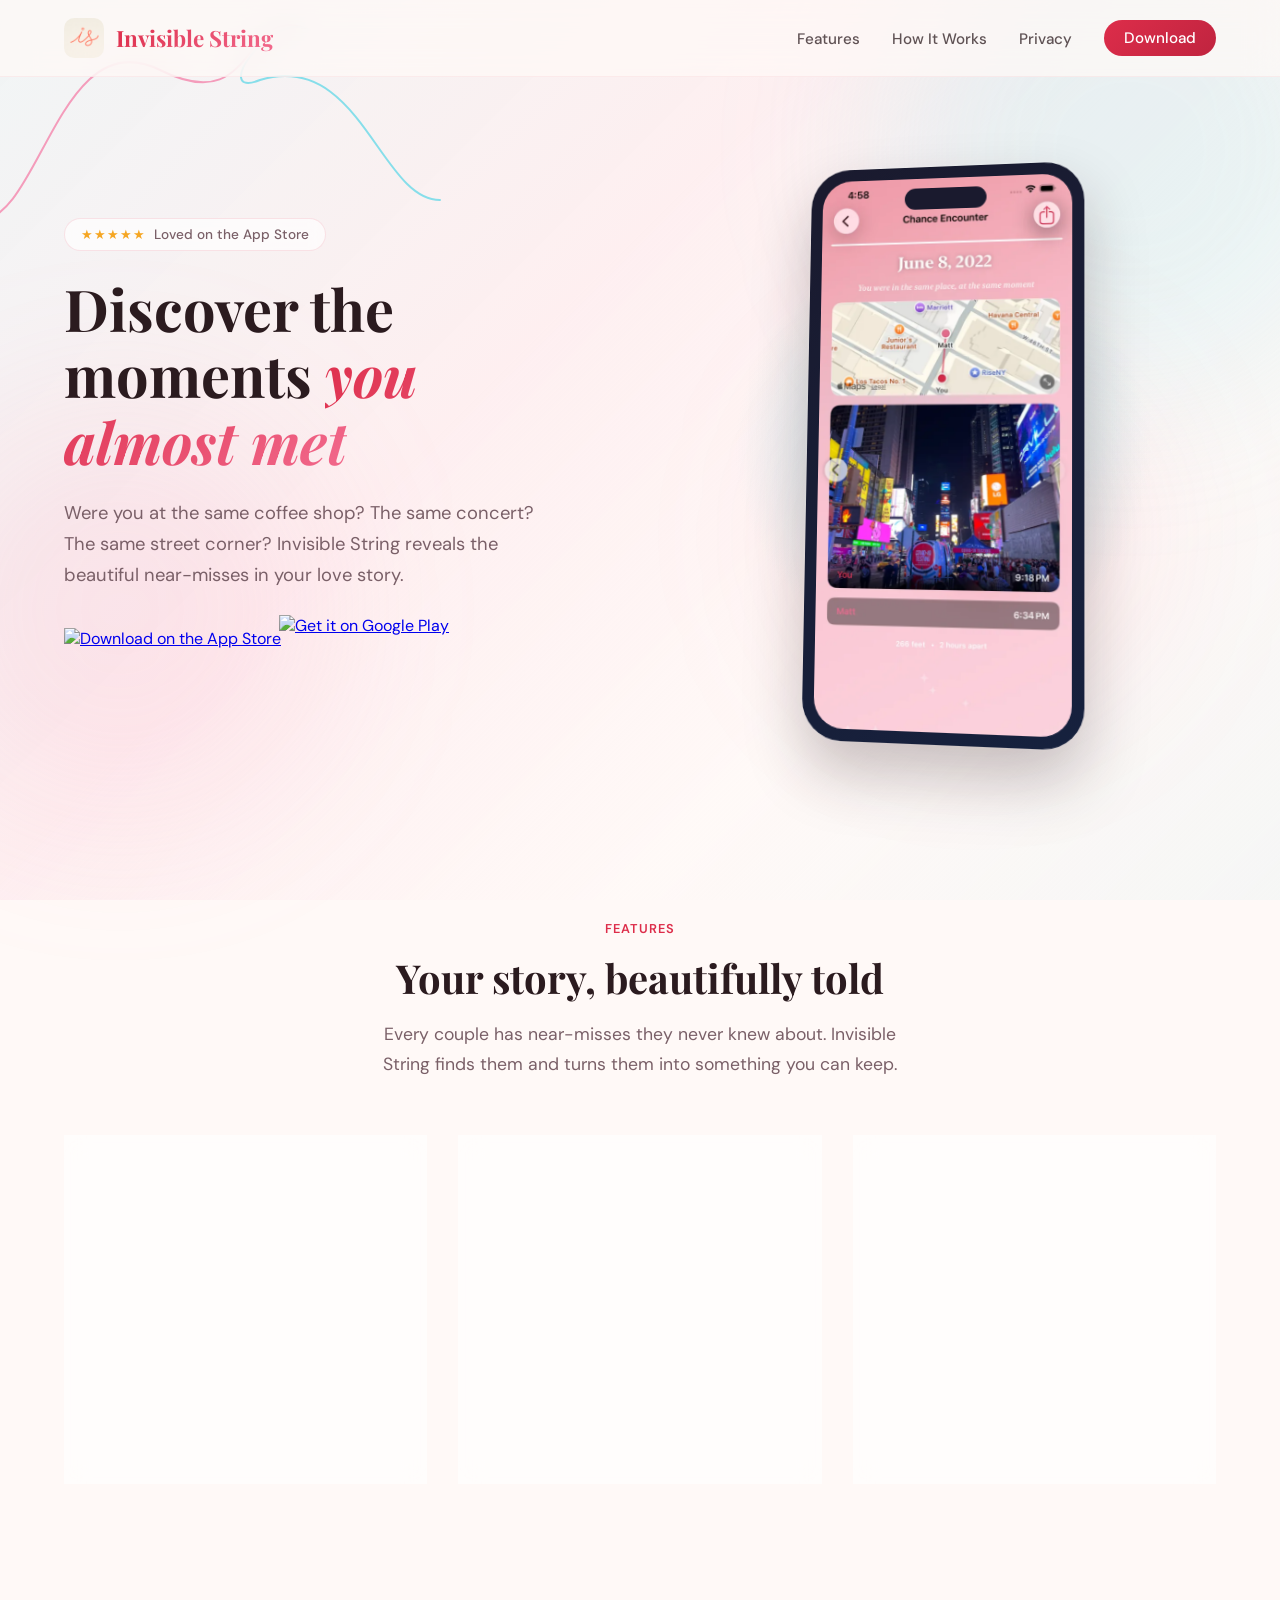
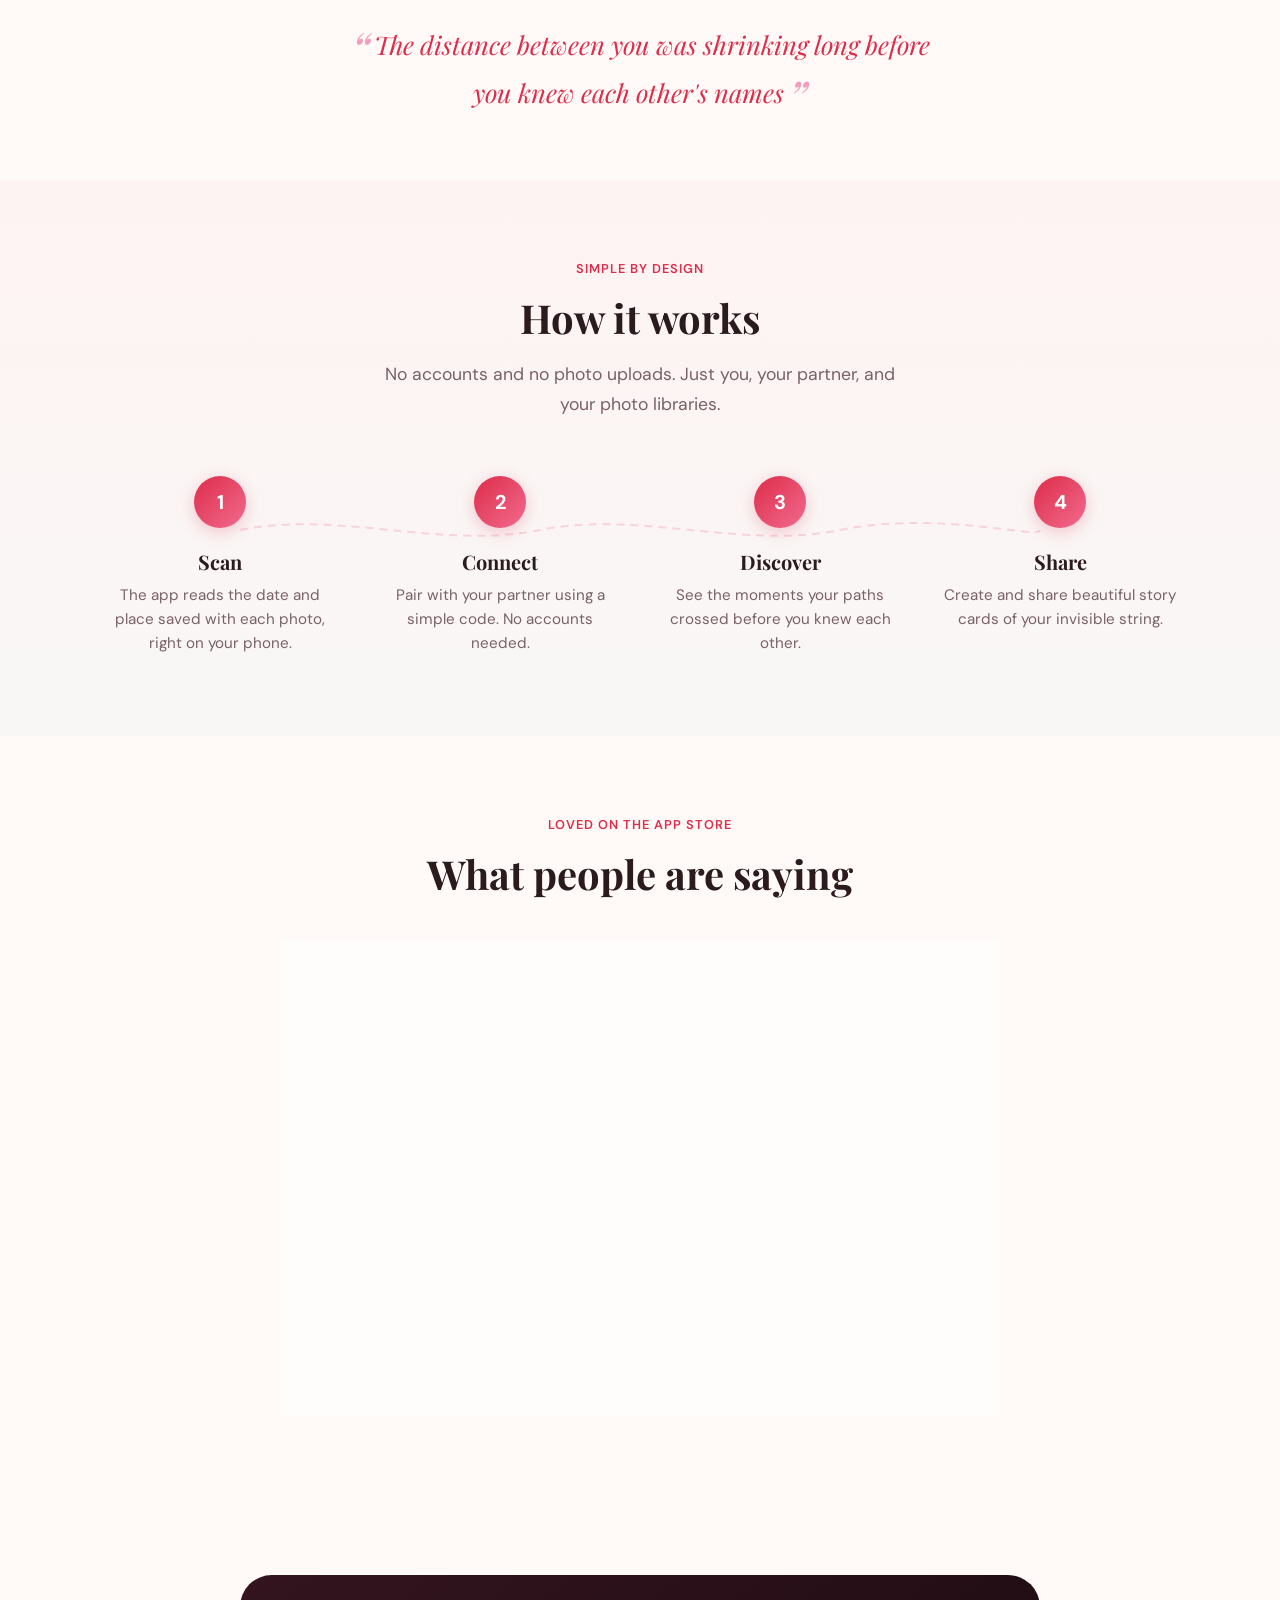
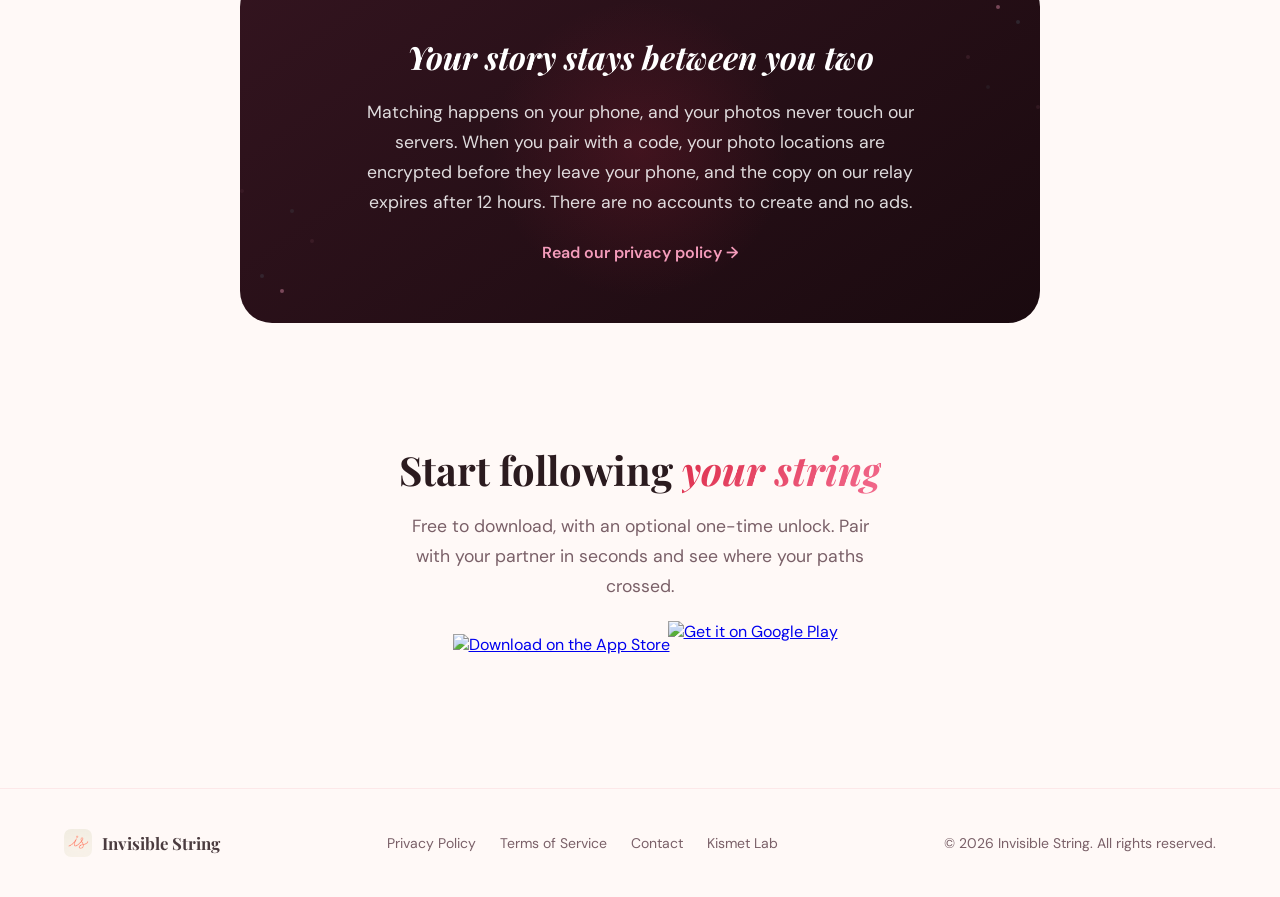
==== index.html @ b8b6733f "Correct privacy and terms claims, fix mobile menu and accessibility The privacy policy and terms des" ====
<!DOCTYPE html>
<html lang="en">
<head>
    <meta charset="UTF-8">
    <meta name="viewport" content="width=device-width, initial-scale=1.0">
    <title>Invisible String - Discover Your Love Story</title>
    <meta name="description" content="Find the moments you almost met before you found each other. Invisible String reveals the beautiful near-misses in your love story.">
    <meta name="apple-itunes-app" content="app-id=6757892661">
    <meta name="theme-color" content="#DD2D4A">

    <!-- Open Graph -->
    <meta property="og:title" content="Invisible String">
    <meta property="og:description" content="Discover the moments you almost met before you found each other.">
    <meta property="og:type" content="website">
    <meta property="og:url" content="https://invisiblestringapp.com/">
    <meta property="og:site_name" content="Invisible String">
    <meta property="og:image:alt" content="Invisible String: discover the moments you almost met">
    <meta property="og:image" content="https://invisiblestringapp.com/og-image.png">
    <meta property="og:image:width" content="1200">
    <meta property="og:image:height" content="630">

    <!-- Twitter Card -->
    <meta name="twitter:card" content="summary_large_image">
    <meta name="twitter:title" content="Invisible String">
    <meta name="twitter:description" content="Discover the moments you almost met before you found each other.">
    <meta name="twitter:image" content="https://invisiblestringapp.com/og-image.png">
    <meta name="twitter:image:alt" content="Invisible String: discover the moments you almost met">

    <link rel="canonical" href="https://invisiblestringapp.com/">

    <!-- Favicon -->
    <link rel="icon" type="image/png" href="favicon.png">
    <link rel="apple-touch-icon" href="apple-touch-icon.png">

    <!-- Google Fonts -->
    <link rel="preconnect" href="https://fonts.googleapis.com">
    <link rel="preconnect" href="https://fonts.gstatic.com" crossorigin>
    <link href="https://fonts.googleapis.com/css2?family=Playfair+Display:ital,wght@0,400;0,700;1,400;1,700&family=DM+Sans:ital,wght@0,400;0,500;0,600;0,700;1,400&display=swap" rel="stylesheet">

    <style>
        :root {
            --coral: #DD2D4A;
            --pink-mist: #F49CBB;
            --light-cyan: #87DEEA;
            --bubblegum: #F26A8D;
            --crushed-berry: #880D1E;
            --dark: #2B1B1F;
            --warm-white: #FFF9F7;
            --text-muted: #7A6068;
        }

        * {
            margin: 0;
            padding: 0;
            box-sizing: border-box;
        }

        html {
            scroll-behavior: smooth;
            overflow-x: hidden;
            overflow-x: clip;
        }

        section[id] {
            scroll-margin-top: 88px;
        }

        body {
            font-family: 'DM Sans', -apple-system, BlinkMacSystemFont, 'Segoe UI', sans-serif;
            background: var(--warm-white);
            min-height: 100vh;
            color: var(--dark);
            overflow-x: hidden;
            position: relative;
        }

        body::before {
            content: '';
            position: fixed;
            top: 0;
            left: 0;
            width: 100%;
            height: 100%;
            background: linear-gradient(
                135deg,
                rgba(135, 222, 234, 0.12) 0%,
                rgba(244, 156, 187, 0.1) 40%,
                rgba(255, 249, 247, 0.6) 70%,
                rgba(135, 222, 234, 0.08) 100%
            );
            z-index: -2;
            animation: bgShift 20s ease-in-out infinite alternate;
        }

        @keyframes bgShift {
            0% { opacity: 1; }
            50% { opacity: 0.7; }
            100% { opacity: 1; }
        }

        /* Floating background circles */
        .bg-circle {
            position: fixed;
            border-radius: 50%;
            filter: blur(80px);
            z-index: -1;
            pointer-events: none;
        }

        .bg-circle-1 {
            width: 500px;
            height: 500px;
            background: rgba(135, 222, 234, 0.18);
            top: -100px;
            right: -100px;
            animation: drift1 25s ease-in-out infinite alternate;
        }

        .bg-circle-2 {
            width: 400px;
            height: 400px;
            background: rgba(244, 156, 187, 0.15);
            bottom: 10%;
            left: -80px;
            animation: drift2 30s ease-in-out infinite alternate;
        }

        .bg-circle-3 {
            width: 350px;
            height: 350px;
            background: rgba(242, 106, 141, 0.1);
            top: 40%;
            right: 10%;
            animation: drift3 22s ease-in-out infinite alternate;
        }

        @keyframes drift1 {
            0% { transform: translate(0, 0); }
            100% { transform: translate(-60px, 80px); }
        }
        @keyframes drift2 {
            0% { transform: translate(0, 0); }
            100% { transform: translate(50px, -60px); }
        }
        @keyframes drift3 {
            0% { transform: translate(0, 0); }
            100% { transform: translate(-40px, -50px); }
        }

        .container {
            max-width: 1200px;
            margin: 0 auto;
            padding: 0 24px;
        }

        h1, h2, h3 {
            text-wrap: balance;
        }

        ::selection {
            background: var(--pink-mist);
            color: var(--crushed-berry);
        }

        a:focus-visible,
        button:focus-visible {
            outline: 2px solid var(--coral);
            outline-offset: 3px;
            border-radius: 4px;
        }

        .section-eyebrow {
            display: block;
            text-align: center;
            font-size: 0.8rem;
            font-weight: 600;
            letter-spacing: 0.08em;
            text-transform: uppercase;
            color: var(--coral);
            margin-bottom: 14px;
        }

        .section-sub {
            text-align: center;
            color: var(--text-muted);
            font-size: 1.1rem;
            line-height: 1.7;
            max-width: 540px;
            margin: 0 auto 56px;
        }

        /* ─── Header ─── */
        header {
            position: fixed;
            top: 0;
            left: 0;
            width: 100%;
            z-index: 100;
            padding: 18px 0;
            background: rgba(255, 249, 247, 0.7);
            backdrop-filter: blur(16px);
            -webkit-backdrop-filter: blur(16px);
            border-bottom: 1px solid rgba(221, 45, 74, 0.06);
            transition: background 0.3s, box-shadow 0.3s;
        }

        header.scrolled {
            background: rgba(255, 249, 247, 0.92);
            box-shadow: 0 2px 20px rgba(136, 13, 30, 0.06);
        }

        nav {
            display: flex;
            justify-content: space-between;
            align-items: center;
        }

        .logo {
            display: flex;
            align-items: center;
            gap: 12px;
            text-decoration: none;
            color: var(--dark);
        }

        .logo-icon {
            width: 40px;
            height: 40px;
            border-radius: 10px;
        }

        .logo-text {
            font-family: 'Playfair Display', serif;
            font-size: 1.4rem;
            font-weight: 700;
            background: linear-gradient(135deg, var(--coral), var(--bubblegum));
            -webkit-background-clip: text;
            -webkit-text-fill-color: transparent;
            background-clip: text;
        }

        .nav-links {
            display: flex;
            gap: 32px;
            list-style: none;
            align-items: center;
        }

        .nav-links a {
            text-decoration: none;
            color: var(--dark);
            font-weight: 500;
            font-size: 0.95rem;
            opacity: 0.75;
            transition: opacity 0.2s, color 0.2s;
        }

        .nav-links a:hover {
            opacity: 1;
            color: var(--coral);
        }

        .nav-cta {
            display: inline-block;
            background: linear-gradient(135deg, var(--coral), #C0243F);
            color: white !important;
            -webkit-text-fill-color: white !important;
            padding: 8px 20px;
            border-radius: 24px;
            font-weight: 600;
            font-size: 0.9rem;
            opacity: 1 !important;
            transition: transform 0.2s, box-shadow 0.2s;
        }

        .nav-cta:hover {
            transform: translateY(-1px);
            box-shadow: 0 4px 16px rgba(221, 45, 74, 0.3);
            color: white !important;
        }

        .hamburger {
            display: none;
            background: none;
            border: 0;
            padding: 8px;
            cursor: pointer;
            width: 44px;
            height: 44px;
            align-items: center;
            justify-content: center;
            position: relative;
            z-index: 101;
        }

        .hamburger-box {
            position: relative;
            width: 24px;
            height: 18px;
        }

        .hamburger-line {
            position: absolute;
            left: 0;
            width: 100%;
            height: 2px;
            background: var(--dark);
            border-radius: 2px;
            transition: transform 0.25s ease, opacity 0.2s ease, top 0.25s ease;
        }

        .hamburger-line:nth-child(1) { top: 0; }
        .hamburger-line:nth-child(2) { top: 8px; }
        .hamburger-line:nth-child(3) { top: 16px; }

        .hamburger[aria-expanded="true"] .hamburger-line:nth-child(1) {
            top: 8px;
            transform: rotate(45deg);
        }
        .hamburger[aria-expanded="true"] .hamburger-line:nth-child(2) {
            opacity: 0;
        }
        .hamburger[aria-expanded="true"] .hamburger-line:nth-child(3) {
            top: 8px;
            transform: rotate(-45deg);
        }

        /* ─── Hero ─── */
        .hero {
            padding: 160px 0 100px;
            position: relative;
        }

        .hero-grid {
            display: grid;
            grid-template-columns: 1fr 1fr;
            gap: 60px;
            align-items: center;
        }

        .hero-text {
            position: relative;
            z-index: 2;
        }

        .hero-badge {
            display: inline-flex;
            align-items: center;
            gap: 8px;
            background: rgba(255, 255, 255, 0.65);
            backdrop-filter: blur(8px);
            -webkit-backdrop-filter: blur(8px);
            border: 1px solid rgba(221, 45, 74, 0.12);
            border-radius: 24px;
            padding: 7px 16px;
            font-size: 0.85rem;
            font-weight: 500;
            color: var(--text-muted);
            margin-bottom: 24px;
        }

        .hero-badge .stars {
            color: #F5A623;
            letter-spacing: 1px;
            font-size: 0.8rem;
        }

        .hero h1 {
            font-family: 'Playfair Display', serif;
            font-size: 3.6rem;
            font-weight: 700;
            line-height: 1.15;
            margin-bottom: 24px;
            color: var(--dark);
        }

        .hero h1 em {
            font-style: italic;
            background: linear-gradient(135deg, var(--coral), var(--bubblegum));
            -webkit-background-clip: text;
            -webkit-text-fill-color: transparent;
            background-clip: text;
        }

        .hero p {
            font-size: 1.15rem;
            color: var(--text-muted);
            max-width: 480px;
            margin-bottom: 36px;
            line-height: 1.7;
        }

        .store-badges {
            display: flex;
            flex-wrap: wrap;
            align-items: center;
            gap: 8px;
        }

        .app-store-badge {
            display: inline-block;
            transition: transform 0.2s;
        }

        .app-store-badge:hover {
            transform: scale(1.05);
        }

        .app-store-badge img {
            height: 54px;
            display: block;
        }

        .google-play-badge img {
            height: 80px;
            margin: -13px -10px;
        }

        /* Invisible string SVG */
        .string-svg {
            position: absolute;
            top: -30px;
            left: -40px;
            width: 500px;
            height: 300px;
            z-index: 0;
            pointer-events: none;
        }

        .string-path {
            stroke-dasharray: 600;
            stroke-dashoffset: 600;
            animation: drawPath 2s ease-out forwards;
        }

        .string-path-2 {
            stroke-dasharray: 600;
            stroke-dashoffset: 600;
            animation: drawPath 2s ease-out 0.3s forwards;
        }

        .string-heart {
            opacity: 0;
            animation: heartAppear 0.6s ease-out 1.8s forwards;
        }

        @keyframes drawPath {
            to { stroke-dashoffset: 0; }
        }

        @keyframes heartAppear {
            0% { opacity: 0; transform: scale(0.5); }
            60% { opacity: 1; transform: scale(1.15); }
            100% { opacity: 1; transform: scale(1); }
        }

        /* Floating hearts */
        .floating-hearts {
            position: absolute;
            top: 0;
            left: 0;
            width: 100%;
            height: 100%;
            pointer-events: none;
            z-index: 1;
            overflow: hidden;
        }

        .float-heart {
            position: absolute;
            animation: floatUp linear infinite;
            opacity: 0;
        }

        @keyframes floatUp {
            0% {
                opacity: 0;
                transform: translateY(0) rotate(0deg) scale(0.8);
            }
            10% {
                opacity: 0.7;
            }
            90% {
                opacity: 0.4;
            }
            100% {
                opacity: 0;
                transform: translateY(-500px) rotate(20deg) scale(0.4);
            }
        }

        /* Phone mockup */
        .hero-phone {
            display: flex;
            justify-content: center;
            perspective: 1000px;
            position: relative;
        }

        .hero-phone::before {
            content: '';
            position: absolute;
            top: 50%;
            left: 50%;
            transform: translate(-50%, -50%);
            width: 420px;
            height: 420px;
            background: radial-gradient(circle,
                rgba(244, 156, 187, 0.35) 0%,
                rgba(135, 222, 234, 0.18) 45%,
                transparent 70%);
            border-radius: 50%;
            z-index: -1;
            pointer-events: none;
        }

        .phone-frame {
            width: 280px;
            height: 580px;
            background: linear-gradient(145deg, #1a1a2e, #16213e);
            border-radius: 40px;
            padding: 12px;
            box-shadow:
                0 30px 60px rgba(43, 27, 31, 0.25),
                0 0 0 2px rgba(255, 255, 255, 0.1);
            transform: rotateY(-8deg) rotateX(4deg);
            transition: transform 0.5s ease;
            position: relative;
        }

        .phone-frame:hover {
            transform: rotateY(0deg) rotateX(0deg);
        }

        .phone-frame::after {
            content: '';
            position: absolute;
            top: 22px;
            left: 50%;
            transform: translateX(-50%);
            width: 84px;
            height: 22px;
            background: #1a1a2e;
            border-radius: 12px;
            z-index: 2;
        }

        .phone-screen {
            width: 100%;
            height: 100%;
            border-radius: 30px;
            overflow: hidden;
        }

        .phone-screen picture {
            display: block;
            width: 100%;
            height: 100%;
        }

        .phone-screen img {
            width: 100%;
            height: 100%;
            object-fit: cover;
            object-position: top center;
            display: block;
        }

        /* ─── Features ─── */
        .features {
            padding: 80px 0;
            position: relative;
        }

        .features h2 {
            text-align: center;
            font-family: 'Playfair Display', serif;
            font-size: 2.5rem;
            margin-bottom: 16px;
            color: var(--dark);
        }

        .features-grid {
            display: grid;
            grid-template-columns: repeat(auto-fit, minmax(300px, 1fr));
            gap: 32px;
        }

        .feature-card {
            background: rgba(255, 255, 255, 0.6);
            backdrop-filter: blur(12px);
            -webkit-backdrop-filter: blur(12px);
            border: 1px solid rgba(255, 255, 255, 0.5);
            border-radius: 24px;
            padding: 40px;
            transition: transform 0.3s ease, box-shadow 0.3s ease;
            position: relative;
            overflow: hidden;
            opacity: 0;
            transform: translateY(30px);
        }

        .feature-card.revealed {
            opacity: 1;
            transform: translateY(0);
            transition: opacity 0.7s cubic-bezier(0.34, 1.56, 0.64, 1),
                        transform 0.7s cubic-bezier(0.34, 1.56, 0.64, 1);
        }

        .feature-card::before {
            content: '';
            position: absolute;
            top: 0;
            left: 0;
            right: 0;
            height: 4px;
        }

        .feature-card.accent-cyan::before {
            background: linear-gradient(90deg, var(--light-cyan), rgba(135, 222, 234, 0.3));
        }

        .feature-card.accent-bubblegum::before {
            background: linear-gradient(90deg, var(--bubblegum), rgba(242, 106, 141, 0.3));
        }

        .feature-card.accent-coral::before {
            background: linear-gradient(90deg, var(--coral), rgba(221, 45, 74, 0.3));
        }

        .feature-card:hover {
            transform: translateY(-6px);
            box-shadow: 0 16px 40px rgba(221, 45, 74, 0.1);
        }

        .feature-card.revealed:hover {
            transform: translateY(-6px);
        }

        .feature-icon-wrap {
            position: relative;
            width: 64px;
            height: 64px;
            margin-bottom: 24px;
        }

        .feature-icon-wrap::before {
            content: '';
            position: absolute;
            inset: -6px;
            border-radius: 20px;
            border: 2px solid transparent;
            animation: pulseRing 3s ease-in-out infinite;
        }

        .accent-cyan .feature-icon-wrap::before {
            border-color: rgba(135, 222, 234, 0.3);
        }
        .accent-bubblegum .feature-icon-wrap::before {
            border-color: rgba(242, 106, 141, 0.3);
        }
        .accent-coral .feature-icon-wrap::before {
            border-color: rgba(221, 45, 74, 0.3);
        }

        @keyframes pulseRing {
            0%, 100% { transform: scale(1); opacity: 1; }
            50% { transform: scale(1.08); opacity: 0.6; }
        }

        .feature-icon {
            width: 64px;
            height: 64px;
            border-radius: 16px;
            display: flex;
            align-items: center;
            justify-content: center;
            font-size: 28px;
            position: relative;
            z-index: 1;
        }

        .accent-cyan .feature-icon {
            background: linear-gradient(135deg, var(--light-cyan), rgba(135, 222, 234, 0.5));
        }
        .accent-bubblegum .feature-icon {
            background: linear-gradient(135deg, var(--bubblegum), rgba(242, 106, 141, 0.5));
        }
        .accent-coral .feature-icon {
            background: linear-gradient(135deg, var(--coral), rgba(221, 45, 74, 0.5));
        }

        .feature-card h3 {
            font-family: 'Playfair Display', serif;
            font-size: 1.4rem;
            margin-bottom: 12px;
            color: var(--dark);
        }

        .feature-card p {
            color: var(--text-muted);
            line-height: 1.7;
        }

        /* ─── Romantic Quote ─── */
        .romantic-quote {
            padding: 60px 0;
            text-align: center;
        }

        .romantic-quote blockquote {
            font-family: 'Playfair Display', serif;
            font-style: italic;
            font-size: 1.6rem;
            color: var(--coral);
            max-width: 600px;
            margin: 0 auto;
            line-height: 1.6;
            position: relative;
            opacity: 0;
            transform: translateY(20px);
        }

        .romantic-quote blockquote.revealed {
            opacity: 1;
            transform: translateY(0);
            transition: opacity 0.8s ease, transform 0.8s ease;
        }

        .romantic-quote blockquote::before,
        .romantic-quote blockquote::after {
            font-size: 3rem;
            color: var(--pink-mist);
            line-height: 1;
            vertical-align: top;
        }

        .romantic-quote blockquote::before {
            content: '\201C';
            margin-right: 4px;
        }

        .romantic-quote blockquote::after {
            content: '\201D';
            margin-left: 4px;
        }

        /* ─── How It Works ─── */
        .how-it-works {
            padding: 80px 0;
            background: linear-gradient(180deg, rgba(244, 156, 187, 0.06) 0%, rgba(135, 222, 234, 0.06) 100%);
            position: relative;
        }

        .how-it-works h2 {
            text-align: center;
            font-family: 'Playfair Display', serif;
            font-size: 2.5rem;
            margin-bottom: 16px;
            color: var(--dark);
        }

        .steps-wrapper {
            position: relative;
        }

        .steps-connector {
            position: absolute;
            top: 24px;
            left: 50%;
            transform: translateX(-50%);
            width: 80%;
            height: 60px;
            pointer-events: none;
        }

        .steps {
            display: flex;
            flex-wrap: wrap;
            justify-content: center;
            gap: 40px;
            position: relative;
            z-index: 1;
        }

        .step {
            text-align: center;
            max-width: 240px;
            opacity: 0;
            transform: translateY(30px);
        }

        .step.revealed {
            opacity: 1;
            transform: translateY(0);
            transition: opacity 0.7s cubic-bezier(0.34, 1.56, 0.64, 1),
                        transform 0.7s cubic-bezier(0.34, 1.56, 0.64, 1);
        }

        .step-number {
            width: 52px;
            height: 52px;
            background: linear-gradient(135deg, var(--coral), var(--bubblegum));
            color: white;
            border-radius: 50%;
            display: flex;
            align-items: center;
            justify-content: center;
            font-size: 1.25rem;
            font-weight: 700;
            margin: 0 auto 20px;
            box-shadow: 0 4px 16px rgba(221, 45, 74, 0.25);
            font-family: 'DM Sans', sans-serif;
        }

        .step h3 {
            font-family: 'Playfair Display', serif;
            font-size: 1.25rem;
            margin-bottom: 8px;
            color: var(--dark);
        }

        .step p {
            color: var(--text-muted);
            line-height: 1.6;
            font-size: 0.95rem;
        }

        /* ─── Testimonials ─── */
        .testimonials {
            padding: 80px 0;
            position: relative;
        }

        .testimonials h2 {
            text-align: center;
            font-family: 'Playfair Display', serif;
            font-size: 2.5rem;
            margin-bottom: 16px;
            color: var(--dark);
        }

        .testimonial-card {
            background: rgba(255, 255, 255, 0.6);
            backdrop-filter: blur(12px);
            -webkit-backdrop-filter: blur(12px);
            border: 1px solid rgba(255, 255, 255, 0.5);
            border-radius: 24px;
            padding: 44px 48px;
            max-width: 720px;
            margin: 40px auto 0;
            position: relative;
            overflow: hidden;
            opacity: 0;
            transform: translateY(30px);
        }

        .testimonial-card.revealed {
            opacity: 1;
            transform: translateY(0);
            transition: opacity 0.8s ease, transform 0.8s ease;
        }

        .testimonial-card::before {
            content: '';
            position: absolute;
            top: 0;
            left: 0;
            right: 0;
            height: 4px;
            background: linear-gradient(90deg, var(--coral), var(--bubblegum), var(--pink-mist));
        }

        .testimonial-header {
            display: flex;
            justify-content: space-between;
            align-items: flex-start;
            gap: 16px;
            margin-bottom: 18px;
            flex-wrap: wrap;
        }

        .testimonial-stars {
            color: #F5A623;
            font-size: 1.15rem;
            letter-spacing: 2px;
            line-height: 1;
        }

        .testimonial-meta {
            text-align: right;
            font-size: 0.85rem;
            color: var(--text-muted);
            line-height: 1.5;
        }

        .testimonial-meta strong {
            display: block;
            font-weight: 500;
            color: var(--dark);
            opacity: 0.75;
        }

        .testimonial-card h3 {
            font-family: 'Playfair Display', serif;
            font-size: 1.5rem;
            line-height: 1.3;
            margin-bottom: 18px;
            color: var(--dark);
        }

        .testimonial-card blockquote {
            color: var(--text-muted);
            font-size: 1.05rem;
            line-height: 1.75;
            margin: 0;
        }

        .testimonial-source {
            display: block;
            text-align: center;
            margin-top: 24px;
            font-size: 0.85rem;
            color: var(--text-muted);
        }

        @media (max-width: 480px) {
            .testimonial-card {
                padding: 32px 24px;
            }

            .testimonial-card h3 {
                font-size: 1.25rem;
            }
        }

        /* ─── Privacy ─── */
        .privacy-highlight {
            padding: 80px 0;
            text-align: center;
        }

        .privacy-card {
            background: linear-gradient(145deg, rgb(51, 20, 31), rgb(26, 10, 15));
            border-radius: 32px;
            padding: 60px 40px;
            color: white;
            max-width: 800px;
            margin: 0 auto;
            position: relative;
            overflow: hidden;
            opacity: 0;
            transform: translateY(30px);
        }

        .privacy-card.revealed {
            opacity: 1;
            transform: translateY(0);
            transition: opacity 0.8s ease, transform 0.8s ease;
        }

        /* Sparkle dots */
        .privacy-card::before,
        .privacy-card::after {
            content: '';
            position: absolute;
            width: 4px;
            height: 4px;
            border-radius: 50%;
            background: var(--pink-mist);
            opacity: 0.4;
        }

        .privacy-card::before {
            top: 30px;
            right: 40px;
            box-shadow:
                20px 15px 0 rgba(135, 222, 234, 0.3),
                -30px 50px 0 rgba(244, 156, 187, 0.25),
                60px 60px 0 rgba(242, 106, 141, 0.2),
                -10px 80px 0 rgba(135, 222, 234, 0.15),
                40px 100px 0 rgba(244, 156, 187, 0.2);
        }

        .privacy-card::after {
            bottom: 30px;
            left: 40px;
            box-shadow:
                -20px -15px 0 rgba(135, 222, 234, 0.25),
                30px -50px 0 rgba(244, 156, 187, 0.2),
                -60px -30px 0 rgba(242, 106, 141, 0.15),
                10px -80px 0 rgba(135, 222, 234, 0.2),
                -40px -100px 0 rgba(244, 156, 187, 0.15);
        }

        .privacy-glow {
            position: absolute;
            top: 50%;
            left: 50%;
            transform: translate(-50%, -50%);
            width: 300px;
            height: 300px;
            background: radial-gradient(circle, rgba(221, 45, 74, 0.15) 0%, transparent 70%);
            pointer-events: none;
        }

        .privacy-content {
            position: relative;
            z-index: 1;
        }

        .privacy-card h2 {
            font-family: 'Playfair Display', serif;
            font-style: italic;
            font-size: 2rem;
            margin-bottom: 20px;
        }

        .privacy-card p {
            font-size: 1.1rem;
            opacity: 0.85;
            line-height: 1.7;
            margin-bottom: 24px;
            max-width: 560px;
            margin-left: auto;
            margin-right: auto;
        }

        .privacy-card a {
            color: var(--pink-mist);
            font-weight: 600;
            text-decoration: none;
            transition: color 0.2s;
        }

        .privacy-card a:hover {
            color: white;
        }

        /* ─── Download CTA ─── */
        .download-cta {
            padding: 40px 0 100px;
            text-align: center;
        }

        .download-cta h2 {
            font-family: 'Playfair Display', serif;
            font-size: 2.5rem;
            margin-bottom: 16px;
            color: var(--dark);
        }

        .download-cta h2 em {
            font-style: italic;
            background: linear-gradient(135deg, var(--coral), var(--bubblegum));
            -webkit-background-clip: text;
            -webkit-text-fill-color: transparent;
            background-clip: text;
        }

        .download-cta p {
            color: var(--text-muted);
            font-size: 1.1rem;
            line-height: 1.7;
            max-width: 480px;
            margin: 0 auto 32px;
        }

        .download-cta .store-badges {
            justify-content: center;
        }

        .download-cta-inner {
            opacity: 0;
            transform: translateY(30px);
        }

        .download-cta-inner.revealed {
            opacity: 1;
            transform: translateY(0);
            transition: opacity 0.8s ease, transform 0.8s ease;
        }

        /* ─── Footer ─── */
        footer {
            padding: 40px 0;
            border-top: 1px solid rgba(221, 45, 74, 0.08);
        }

        .footer-content {
            display: flex;
            justify-content: space-between;
            align-items: center;
            flex-wrap: wrap;
            gap: 20px;
        }

        .footer-brand {
            display: flex;
            align-items: center;
            gap: 10px;
            text-decoration: none;
        }

        .footer-brand img {
            width: 28px;
            height: 28px;
            border-radius: 7px;
        }

        .footer-brand span {
            font-family: 'Playfair Display', serif;
            font-weight: 700;
            font-size: 1.05rem;
            color: var(--dark);
            opacity: 0.85;
        }

        .footer-links {
            display: flex;
            gap: 24px;
            list-style: none;
        }

        .footer-links a {
            text-decoration: none;
            color: var(--text-muted);
            font-size: 0.875rem;
            transition: color 0.2s;
        }

        .footer-links a:hover {
            color: var(--coral);
        }

        .copyright {
            color: var(--text-muted);
            font-size: 0.875rem;
        }

        /* ─── Responsive ─── */
        @media (max-width: 768px) {
            .hero {
                padding: 130px 0 60px;
            }

            .hero-grid {
                grid-template-columns: 1fr;
                gap: 40px;
                text-align: center;
            }

            .hero p {
                margin-left: auto;
                margin-right: auto;
            }

            .store-badges {
                justify-content: center;
            }

            .hero h1 {
                font-size: 2.6rem;
            }

            .hamburger {
                display: inline-flex;
            }

            .nav-links {
                position: fixed;
                top: 0;
                right: 0;
                height: 100vh;
                height: 100dvh;
                width: min(80vw, 320px);
                flex-direction: column;
                align-items: stretch;
                gap: 8px;
                padding: 96px 28px 32px;
                margin: 0;
                background: rgba(255, 249, 247, 0.98);
                backdrop-filter: saturate(180%) blur(20px);
                -webkit-backdrop-filter: saturate(180%) blur(20px);
                box-shadow: -8px 0 32px rgba(136, 13, 30, 0.08);
                transform: translateX(100%);
                visibility: hidden;
                transition: transform 0.3s ease, visibility 0s linear 0.3s;
                z-index: 100;
            }

            .nav-links.open {
                transform: translateX(0);
                visibility: visible;
                transition: transform 0.3s ease;
            }

            .nav-links a {
                font-size: 1.1rem;
                padding: 12px 4px;
                opacity: 0.9;
            }

            .nav-links .nav-cta {
                margin-top: 12px;
                text-align: center;
                padding: 12px 20px;
                font-size: 1rem;
            }

            body.menu-open {
                overflow: hidden;
            }

            .menu-backdrop {
                position: fixed;
                inset: 0;
                background: rgba(43, 27, 31, 0.35);
                opacity: 0;
                pointer-events: none;
                transition: opacity 0.3s ease;
                z-index: 99;
            }

            .menu-backdrop.visible {
                opacity: 1;
                pointer-events: auto;
            }

            .features h2,
            .how-it-works h2 {
                font-size: 2rem;
            }

            .features-grid {
                grid-template-columns: 1fr;
            }

            .phone-frame {
                width: 240px;
                height: 490px;
            }

            .steps-connector {
                display: none;
            }

            .footer-content {
                flex-direction: column;
                text-align: center;
            }

            .string-svg {
                width: 350px;
                height: 200px;
                left: -20px;
                top: -20px;
            }

            .romantic-quote blockquote {
                font-size: 1.3rem;
            }
        }

        @media (max-width: 480px) {
            .hero h1 {
                font-size: 2rem;
            }

            .hero p {
                font-size: 1rem;
            }

            .phone-frame {
                width: 200px;
                height: 410px;
            }

            .features h2,
            .how-it-works h2 {
                font-size: 1.7rem;
            }

            .romantic-quote blockquote {
                font-size: 1.1rem;
                padding: 0 10px;
            }

            .privacy-card {
                padding: 40px 24px;
            }

            .privacy-card h2 {
                font-size: 1.6rem;
            }
        }

        /* ─── Reduced Motion ─── */
        @media (prefers-reduced-motion: reduce) {
            html {
                scroll-behavior: auto;
            }

            *, *::before, *::after {
                animation-duration: 0.01ms !important;
                animation-iteration-count: 1 !important;
                transition-duration: 0.01ms !important;
            }

            .feature-card,
            .step,
            .romantic-quote blockquote,
            .testimonial-card,
            .privacy-card,
            .download-cta-inner {
                opacity: 1;
                transform: none;
            }

            .string-path,
            .string-path-2 {
                stroke-dashoffset: 0;
            }

            .string-heart {
                opacity: 1;
            }
        }
    </style>
    <noscript>
        <style>
            [data-reveal] {
                opacity: 1 !important;
                transform: none !important;
            }
        </style>
    </noscript>
</head>
<body>
    <!-- Background circles -->
    <div class="bg-circle bg-circle-1" aria-hidden="true"></div>
    <div class="bg-circle bg-circle-2" aria-hidden="true"></div>
    <div class="bg-circle bg-circle-3" aria-hidden="true"></div>

    <header>
        <div class="container">
            <nav>
                <a href="/" class="logo">
                    <img class="logo-icon" src="app-icon.png" alt="" width="40" height="40" />
                    <span class="logo-text">Invisible String</span>
                </a>
                <button class="hamburger" type="button" aria-label="Toggle menu" aria-expanded="false" aria-controls="primary-nav">
                    <span class="hamburger-box" aria-hidden="true">
                        <span class="hamburger-line"></span>
                        <span class="hamburger-line"></span>
                        <span class="hamburger-line"></span>
                    </span>
                </button>
                <ul class="nav-links" id="primary-nav">
                    <li><a href="#features">Features</a></li>
                    <li><a href="#how-it-works">How It Works</a></li>
                    <li><a href="privacy.html">Privacy</a></li>
                    <li><a href="#download" class="nav-cta">Download</a></li>
                </ul>
            </nav>
        </div>
    </header>
    <div class="menu-backdrop" aria-hidden="true"></div>

    <main>
        <section class="hero">
            <div class="container">
                <!-- Invisible string SVG -->
                <svg class="string-svg" viewBox="0 0 500 300" fill="none" xmlns="http://www.w3.org/2000/svg" aria-hidden="true">
                    <path class="string-path" d="M20 250 C80 250, 100 50, 200 100 C300 150, 280 30, 350 60" stroke="var(--pink-mist)" stroke-width="2" fill="none" stroke-linecap="round"/>
                    <path class="string-path-2" d="M480 230 C420 230, 400 80, 300 110 C250 130, 310 40, 350 60" stroke="var(--light-cyan)" stroke-width="2" fill="none" stroke-linecap="round"/>
                    <g class="string-heart" transform="translate(338, 44)">
                        <path d="M12 21.35l-1.45-1.32C5.4 15.36 2 12.28 2 8.5 2 5.42 4.42 3 7.5 3c1.74 0 3.41.81 4.5 2.09C13.09 3.81 14.76 3 16.5 3 19.58 3 22 5.42 22 8.5c0 3.78-3.4 6.86-8.55 11.54L12 21.35z" fill="var(--coral)" opacity="0.9"/>
                    </g>
                </svg>

                <!-- Floating hearts -->
                <div class="floating-hearts" aria-hidden="true">
                    <span class="float-heart" style="left:8%; font-size:18px; color:var(--pink-mist); animation-duration:7s; animation-delay:0s;">&#9829;</span>
                    <span class="float-heart" style="left:25%; font-size:12px; color:var(--light-cyan); animation-duration:9s; animation-delay:1.5s;">&#9829;</span>
                    <span class="float-heart" style="left:45%; font-size:22px; color:var(--coral); animation-duration:8s; animation-delay:0.8s;">&#9829;</span>
                    <span class="float-heart" style="left:65%; font-size:14px; color:var(--bubblegum); animation-duration:10s; animation-delay:2.2s;">&#9829;</span>
                    <span class="float-heart" style="left:80%; font-size:16px; color:var(--pink-mist); animation-duration:7.5s; animation-delay:3s;">&#9829;</span>
                    <span class="float-heart" style="left:92%; font-size:10px; color:var(--light-cyan); animation-duration:11s; animation-delay:0.5s;">&#9829;</span>
                </div>

                <div class="hero-grid">
                    <div class="hero-text">
                        <div class="hero-badge"><span class="stars" aria-hidden="true">&#9733;&#9733;&#9733;&#9733;&#9733;</span> Loved on the App Store</div>
                        <h1>Discover the moments <em>you almost met</em></h1>
                        <p>Were you at the same coffee shop? The same concert? The same street corner? Invisible String reveals the beautiful near-misses in your love story.</p>
                        <div class="store-badges">
                            <a href="https://apps.apple.com/us/app/invisible-string/id6757892661" class="app-store-badge">
                                <img src="https://developer.apple.com/assets/elements/badges/download-on-the-app-store.svg" alt="Download on the App Store">
                            </a>
                            <a href="https://play.google.com/store/apps/details?id=com.invisiblestring&pcampaignid=web_share" class="app-store-badge google-play-badge">
                                <img src="https://play.google.com/intl/en_us/badges/static/images/badges/en_badge_web_generic.png" alt="Get it on Google Play">
                            </a>
                        </div>
                    </div>
                    <div class="hero-phone">
                        <div class="phone-frame">
                            <div class="phone-screen">
                                <picture>
                                    <source srcset="screenshot.webp" type="image/webp">
                                    <img src="screenshot.png" alt="Invisible String app showing a chance encounter in Times Square" width="554" height="1200" fetchpriority="high">
                                </picture>
                            </div>
                        </div>
                    </div>
                </div>
            </div>
        </section>

        <section class="features" id="features">
            <div class="container">
                <span class="section-eyebrow">Features</span>
                <h2>Your story, beautifully told</h2>
                <p class="section-sub">Every couple has near-misses they never knew about. Invisible String finds them and turns them into something you can keep.</p>
                <div class="features-grid">
                    <div class="feature-card accent-cyan" data-reveal data-delay="0">
                        <div class="feature-icon-wrap">
                            <div class="feature-icon" aria-hidden="true">&#128205;</div>
                        </div>
                        <h3>Find Near-Misses</h3>
                        <p>Scan your photo libraries to find the times you were in the same place, your closest-ever moments, and photos you took at the same moment before you met.</p>
                    </div>
                    <div class="feature-card accent-bubblegum" data-reveal data-delay="120">
                        <div class="feature-icon-wrap">
                            <div class="feature-icon" aria-hidden="true">&#128240;</div>
                        </div>
                        <h3>Share Your Story</h3>
                        <p>Create beautiful story cards showing your near-miss moments. Perfect for sharing your unique love story.</p>
                    </div>
                    <div class="feature-card accent-coral" data-reveal data-delay="240">
                        <div class="feature-icon-wrap">
                            <div class="feature-icon" aria-hidden="true">&#128274;</div>
                        </div>
                        <h3>Privacy First</h3>
                        <p>Matching uses only the dates and places saved with your photos, and it all happens on your phone. Your photos never go to a server.</p>
                    </div>
                </div>
            </div>
        </section>

        <section class="romantic-quote">
            <div class="container">
                <blockquote data-reveal>The distance between you was shrinking long before you knew each other's names</blockquote>
            </div>
        </section>

        <section class="how-it-works" id="how-it-works">
            <div class="container">
                <span class="section-eyebrow">Simple by design</span>
                <h2>How it works</h2>
                <p class="section-sub">No accounts and no photo uploads. Just you, your partner, and your photo libraries.</p>
                <div class="steps-wrapper">
                    <!-- SVG dashed string connector -->
                    <svg class="steps-connector" viewBox="0 0 800 60" fill="none" xmlns="http://www.w3.org/2000/svg" aria-hidden="true">
                        <path d="M0 30 C100 10, 200 50, 300 30 C400 10, 500 50, 600 30 C700 10, 800 40, 800 30" stroke="var(--pink-mist)" stroke-width="2" stroke-dasharray="8 6" opacity="0.4" fill="none"/>
                    </svg>
                    <div class="steps">
                        <div class="step" data-reveal data-delay="0">
                            <div class="step-number">1</div>
                            <h3>Scan</h3>
                            <p>The app reads the date and place saved with each photo, right on your phone.</p>
                        </div>
                        <div class="step" data-reveal data-delay="100">
                            <div class="step-number">2</div>
                            <h3>Connect</h3>
                            <p>Pair with your partner using a simple code. No accounts needed.</p>
                        </div>
                        <div class="step" data-reveal data-delay="200">
                            <div class="step-number">3</div>
                            <h3>Discover</h3>
                            <p>See the moments your paths crossed before you knew each other.</p>
                        </div>
                        <div class="step" data-reveal data-delay="300">
                            <div class="step-number">4</div>
                            <h3>Share</h3>
                            <p>Create and share beautiful story cards of your invisible string.</p>
                        </div>
                    </div>
                </div>
            </div>
        </section>

        <section class="testimonials">
            <div class="container">
                <span class="section-eyebrow">Loved on the App Store</span>
                <h2>What people are saying</h2>
                <div class="testimonial-card" data-reveal>
                    <div class="testimonial-header">
                        <div class="testimonial-stars" role="img" aria-label="5 out of 5 stars">&#9733;&#9733;&#9733;&#9733;&#9733;</div>
                        <div class="testimonial-meta">
                            <strong>Anonymous</strong>
                            Mar 31
                        </div>
                    </div>
                    <h3>All the coincidences you might otherwise never know about!</h3>
                    <blockquote>This app is such a great idea and fun experience. There are so many stories we forget to tell when getting to know someone and this really bridges the gap for those &ldquo;oh, you&rsquo;ve been there too?!&rdquo; conversations. Also loved the feature to view photos taken at the same time; was very cool to see back three years before we&rsquo;d met that while I was trying a new recipe, they were at a museum, or that we both took a photo of the same sunset just 500 miles apart. Would recommend this app!</blockquote>
                    <span class="testimonial-source">App Store review</span>
                </div>
            </div>
        </section>

        <section class="privacy-highlight">
            <div class="container">
                <div class="privacy-card" data-reveal>
                    <div class="privacy-glow" aria-hidden="true"></div>
                    <div class="privacy-content">
                        <h2>Your story stays between you two</h2>
                        <p>Matching happens on your phone, and your photos never touch our servers. When you pair with a code, your photo locations are encrypted before they leave your phone, and the copy on our relay expires after 12 hours. There are no accounts to create and no ads.</p>
                        <a href="privacy.html">Read our privacy policy &rarr;</a>
                    </div>
                </div>
            </div>
        </section>

        <section class="download-cta" id="download">
            <div class="container">
                <div class="download-cta-inner" data-reveal>
                    <h2>Start following <em>your string</em></h2>
                    <p>Free to download, with an optional one-time unlock. Pair with your partner in seconds and see where your paths crossed.</p>
                    <div class="store-badges">
                        <a href="https://apps.apple.com/us/app/invisible-string/id6757892661" class="app-store-badge">
                            <img src="https://developer.apple.com/assets/elements/badges/download-on-the-app-store.svg" alt="Download on the App Store">
                        </a>
                        <a href="https://play.google.com/store/apps/details?id=com.invisiblestring&pcampaignid=web_share" class="app-store-badge google-play-badge">
                            <img src="https://play.google.com/intl/en_us/badges/static/images/badges/en_badge_web_generic.png" alt="Get it on Google Play">
                        </a>
                    </div>
                </div>
            </div>
        </section>
    </main>

    <footer>
        <div class="container">
            <div class="footer-content">
                <a href="/" class="footer-brand">
                    <img src="app-icon.png" alt="" />
                    <span>Invisible String</span>
                </a>
                <ul class="footer-links">
                    <li><a href="privacy.html">Privacy Policy</a></li>
                    <li><a href="terms.html">Terms of Service</a></li>
                    <li><a href="mailto:support@invisiblestringapp.com">Contact</a></li>
                    <li><a href="https://kismetlab.io/" target="_blank" rel="noopener">Kismet Lab</a></li>
                </ul>
                <p class="copyright">&copy; 2026 Invisible String. All rights reserved.</p>
            </div>
        </div>
    </footer>

    <script>
        // Scroll reveal with IntersectionObserver
        const revealElements = document.querySelectorAll('[data-reveal]');

        const revealObserver = new IntersectionObserver((entries) => {
            entries.forEach(entry => {
                if (entry.isIntersecting) {
                    const delay = parseInt(entry.target.dataset.delay) || 0;
                    setTimeout(() => {
                        entry.target.classList.add('revealed');
                    }, delay);
                    revealObserver.unobserve(entry.target);
                }
            });
        }, {
            threshold: 0.15,
            rootMargin: '0px 0px -40px 0px'
        });

        revealElements.forEach(el => revealObserver.observe(el));

        // Header scroll state
        const header = document.querySelector('header');

        window.addEventListener('scroll', () => {
            header.classList.toggle('scrolled', window.pageYOffset > 50);
        }, { passive: true });

        // Mobile hamburger menu
        (function () {
            const hamburger = document.querySelector('.hamburger');
            const navLinks = document.querySelector('.nav-links');
            const backdrop = document.querySelector('.menu-backdrop');
            if (!hamburger || !navLinks) return;

            const isOpen = () => hamburger.getAttribute('aria-expanded') === 'true';

            const setOpen = (open, { returnFocus = false } = {}) => {
                hamburger.setAttribute('aria-expanded', open ? 'true' : 'false');
                navLinks.classList.toggle('open', open);
                backdrop.classList.toggle('visible', open);
                document.body.classList.toggle('menu-open', open);
                if (open) {
                    navLinks.querySelector('a').focus();
                } else if (returnFocus) {
                    hamburger.focus();
                }
            };

            hamburger.addEventListener('click', () => {
                setOpen(!isOpen());
            });

            backdrop.addEventListener('click', () => setOpen(false, { returnFocus: true }));

            navLinks.querySelectorAll('a').forEach(link => {
                link.addEventListener('click', () => setOpen(false));
            });

            document.addEventListener('keydown', (e) => {
                if (e.key === 'Escape' && isOpen()) setOpen(false, { returnFocus: true });
            });

            window.addEventListener('resize', () => {
                if (window.innerWidth > 768 && isOpen()) setOpen(false);
            });
        })();
    </script>
</body>
</html>
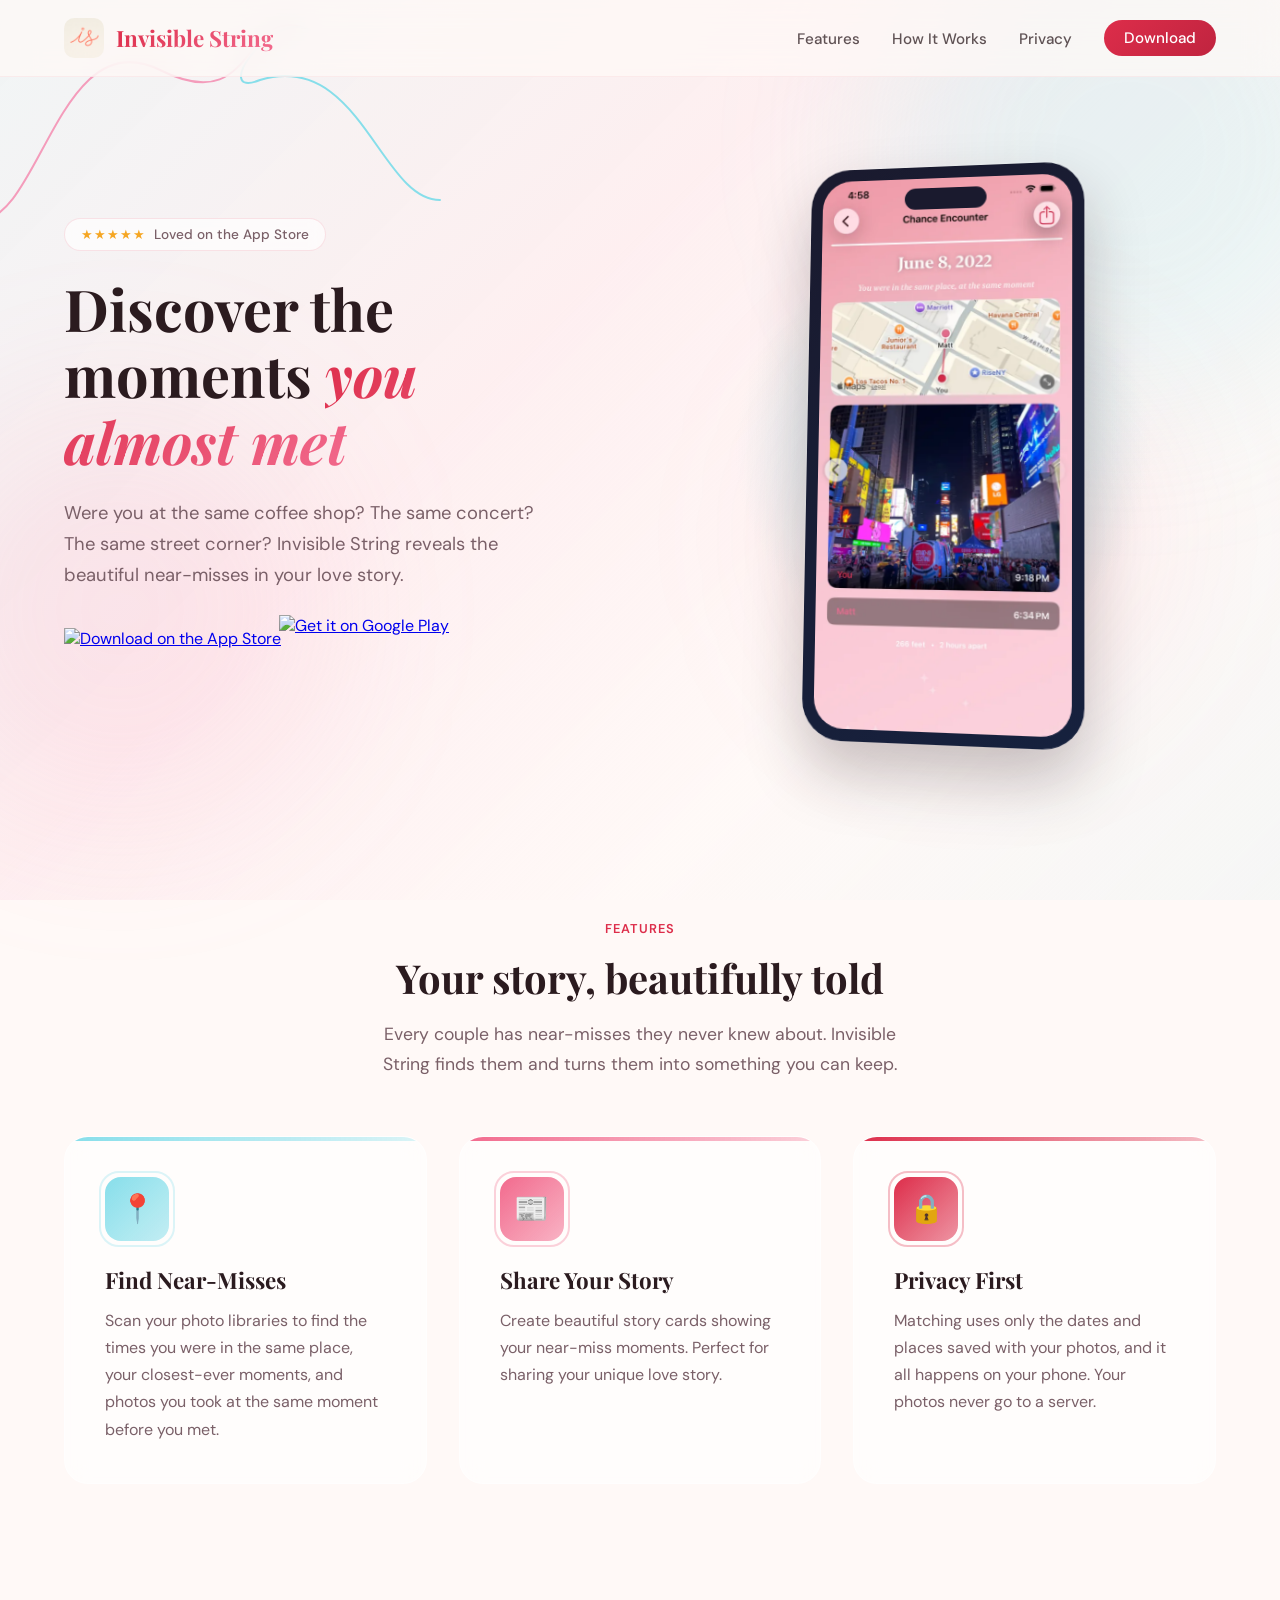
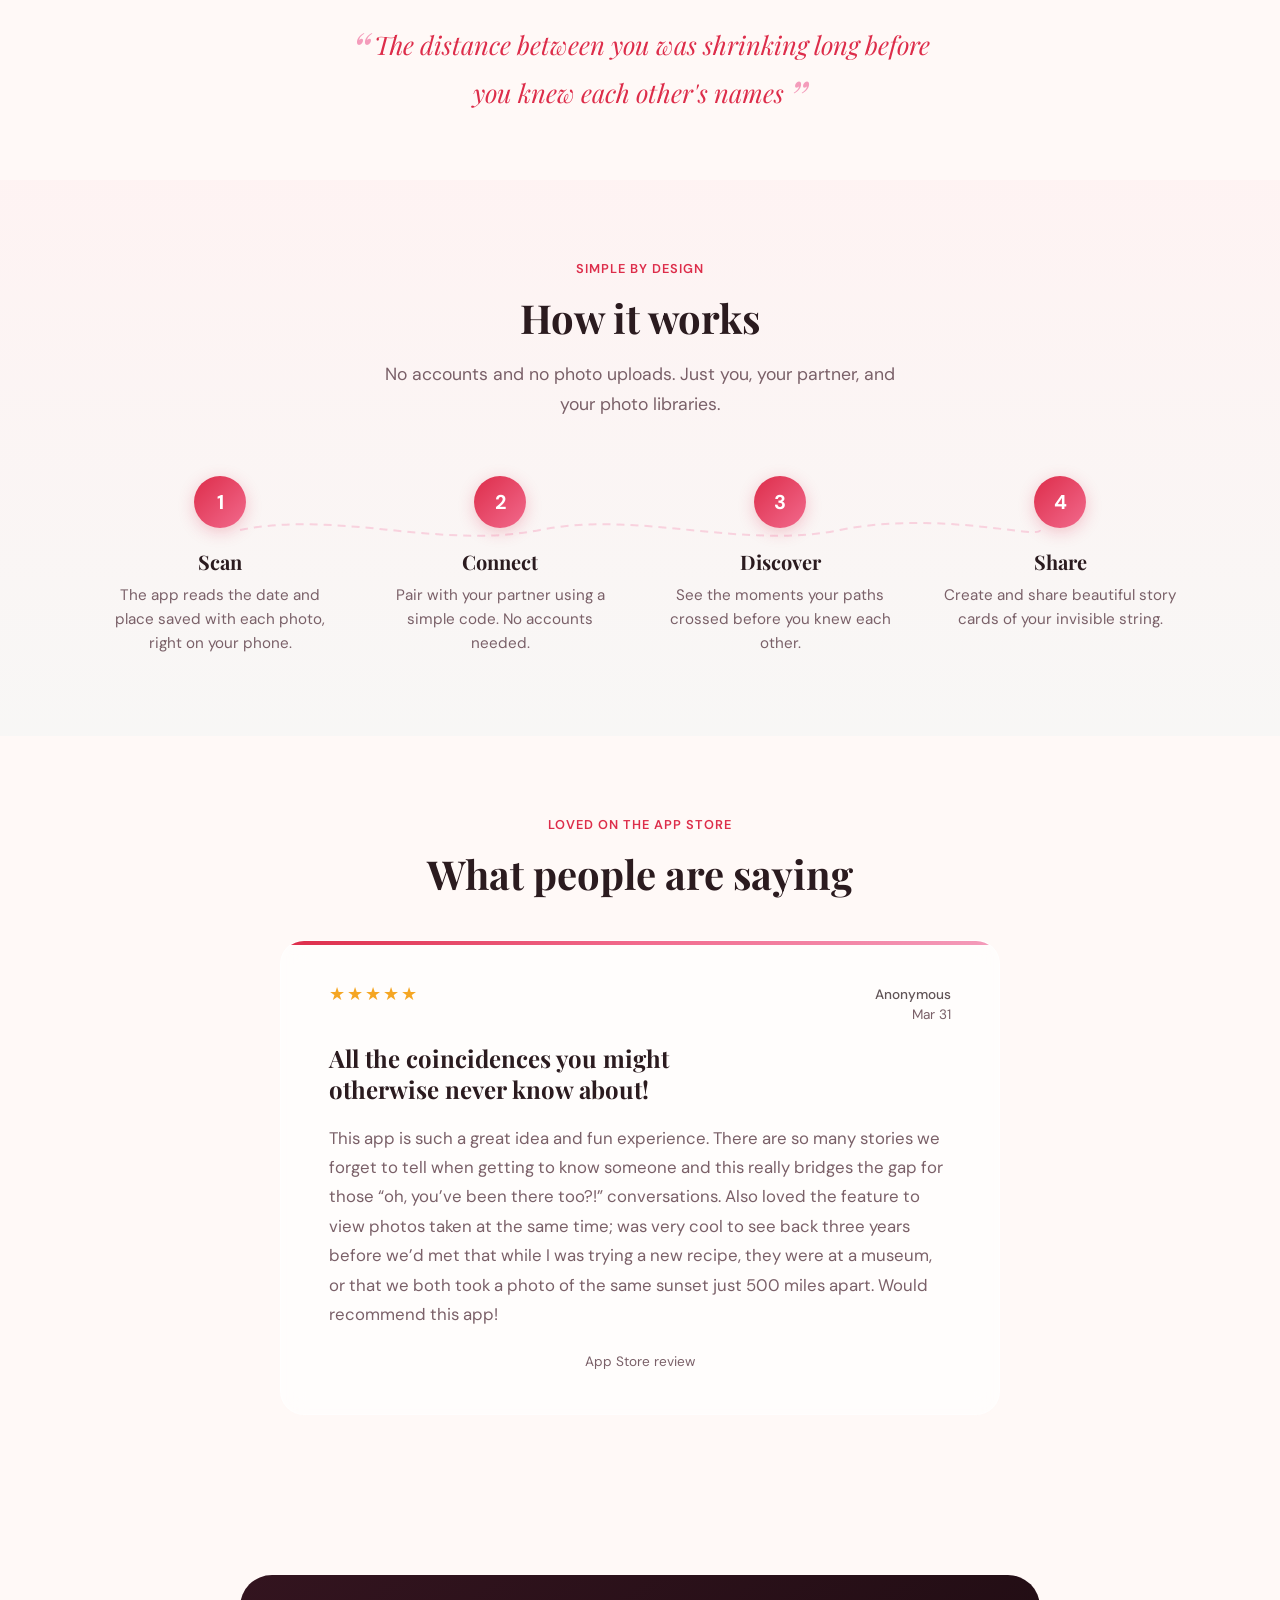
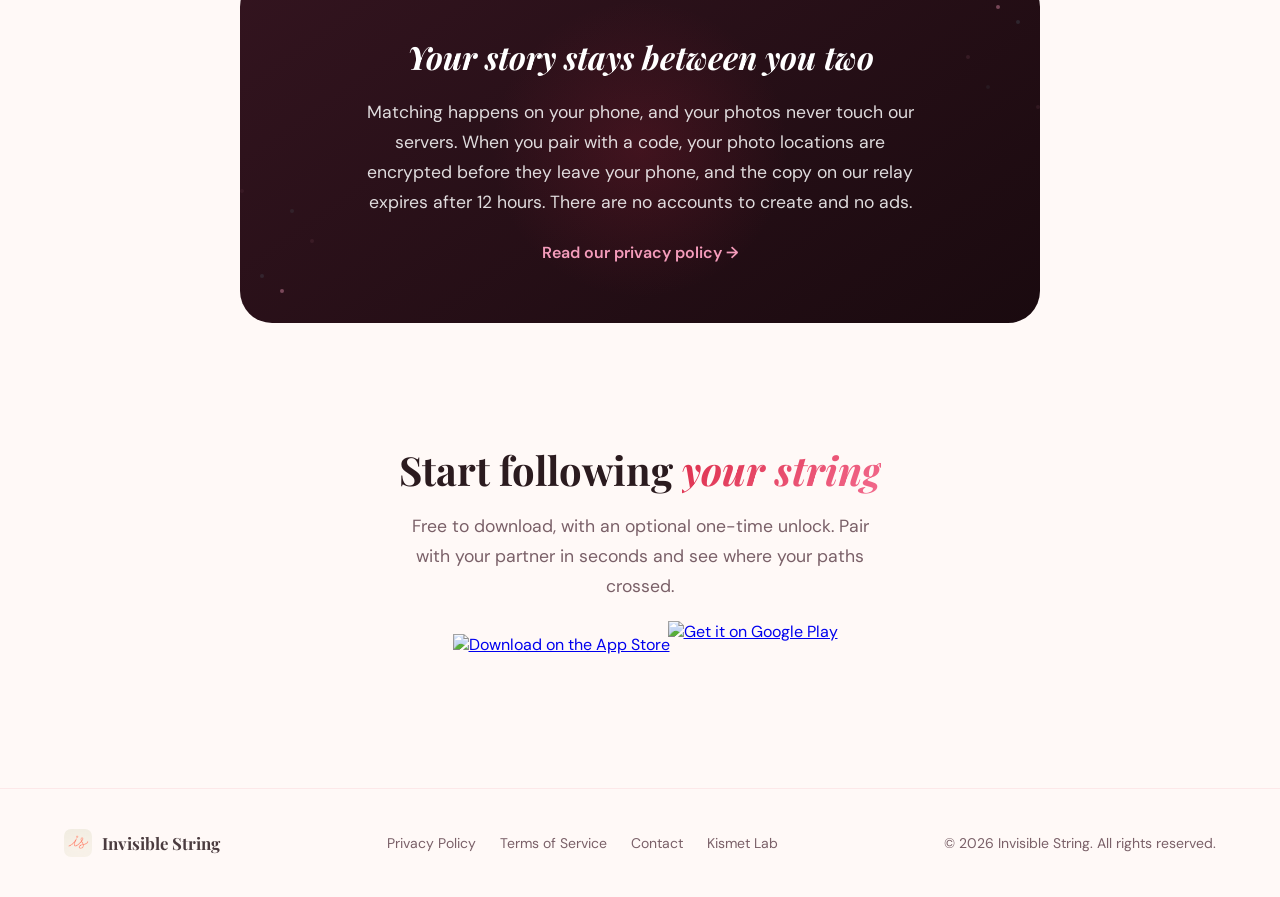
==== commit ccba2cd3: "Use relative Home links so pages work under a subpath The logo and Home links pointed at "/", which " ====
--- a/index.html
+++ b/index.html
@@ -1345,7 +1345,7 @@
     <header>
         <div class="container">
             <nav>
-                <a href="/" class="logo">
+                <a href="./" class="logo">
                     <img class="logo-icon" src="app-icon.png" alt="" width="40" height="40" />
                     <span class="logo-text">Invisible String</span>
                 </a>
@@ -1543,7 +1543,7 @@
     <footer>
         <div class="container">
             <div class="footer-content">
-                <a href="/" class="footer-brand">
+                <a href="./" class="footer-brand">
                     <img src="app-icon.png" alt="" />
                     <span>Invisible String</span>
                 </a>
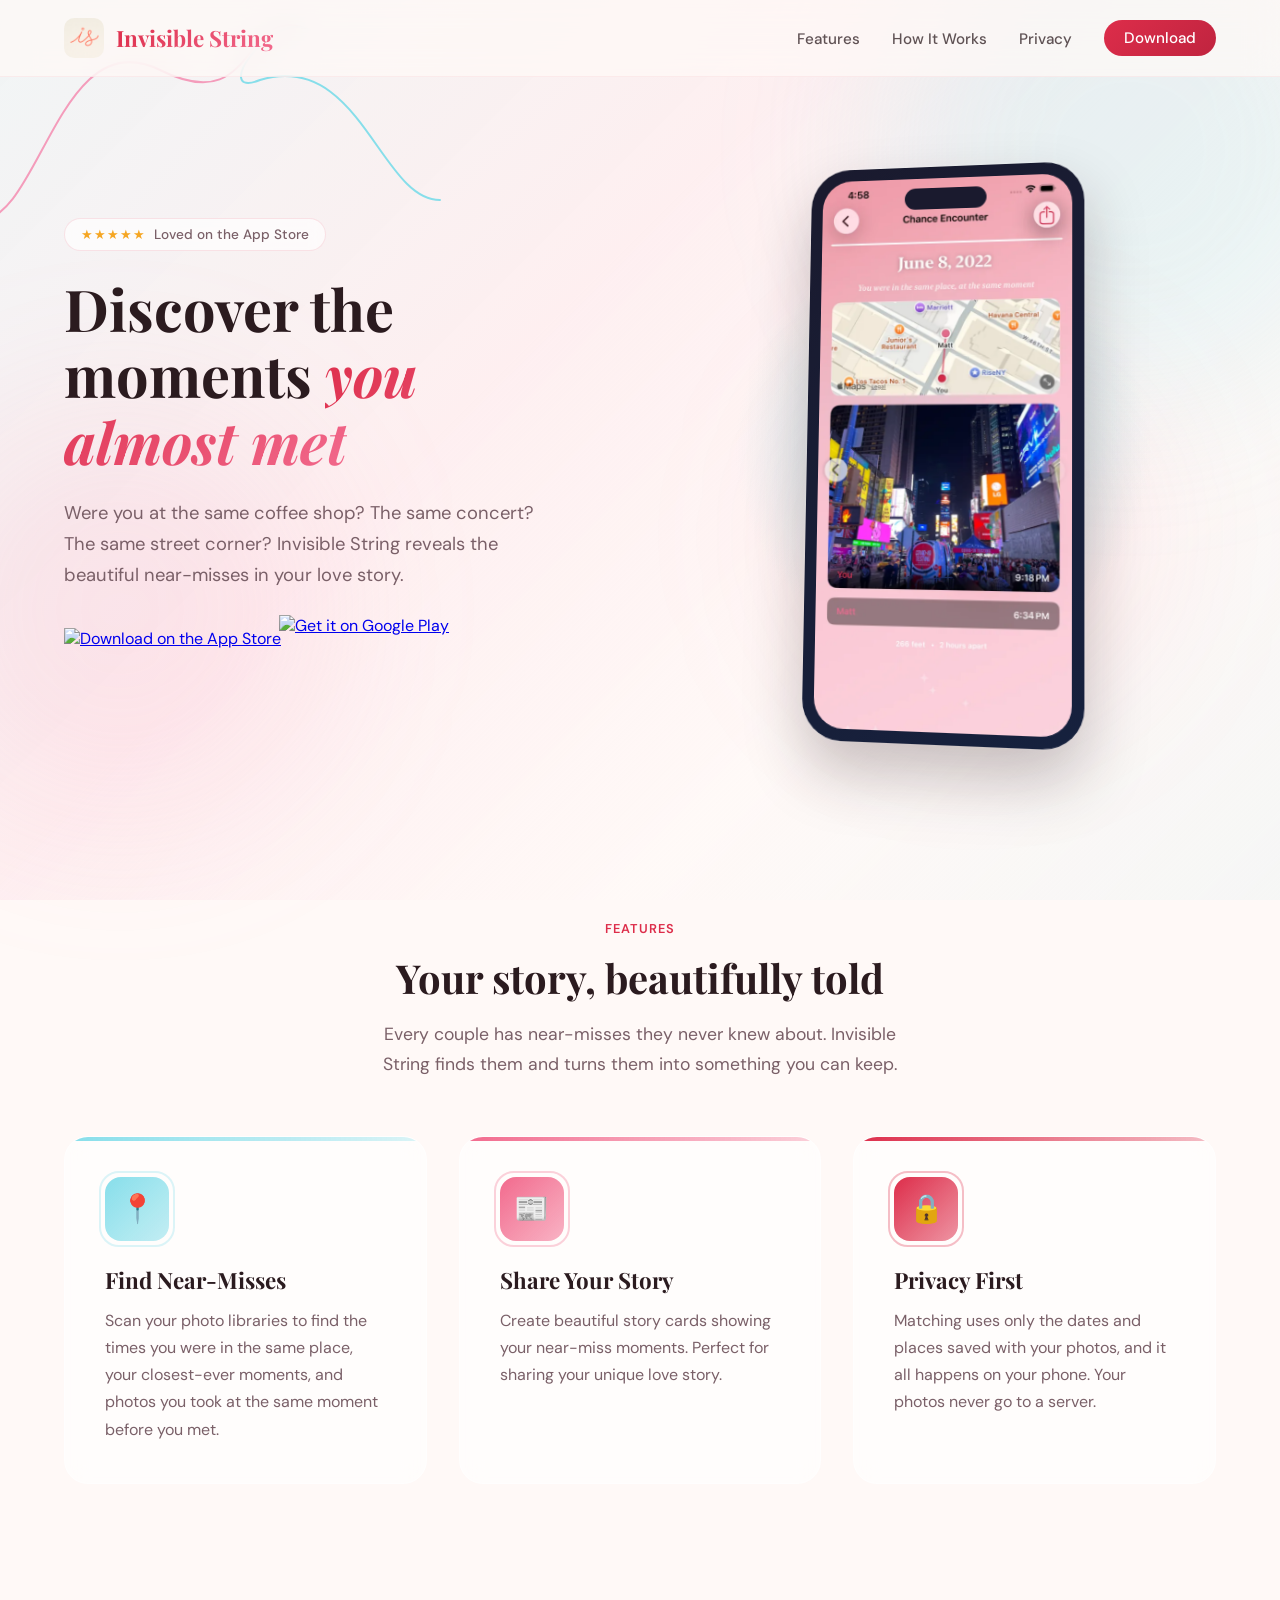
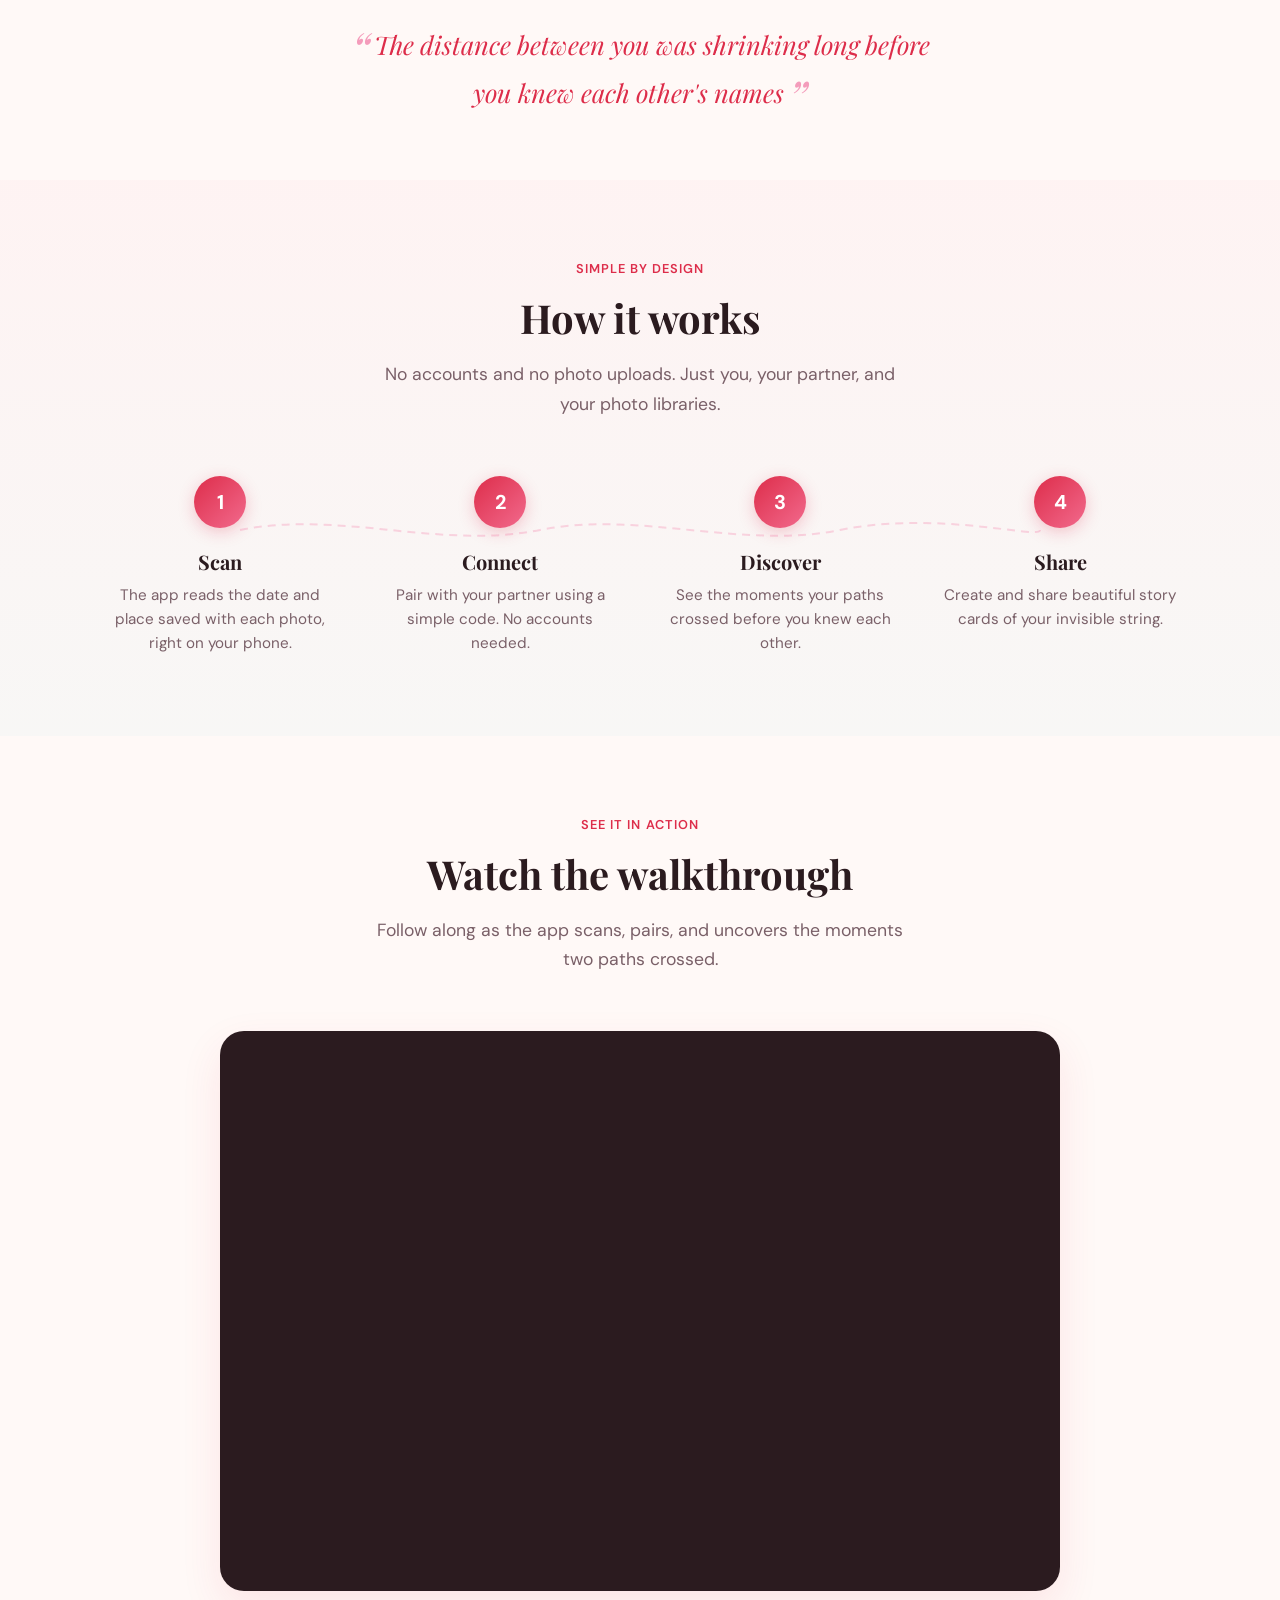
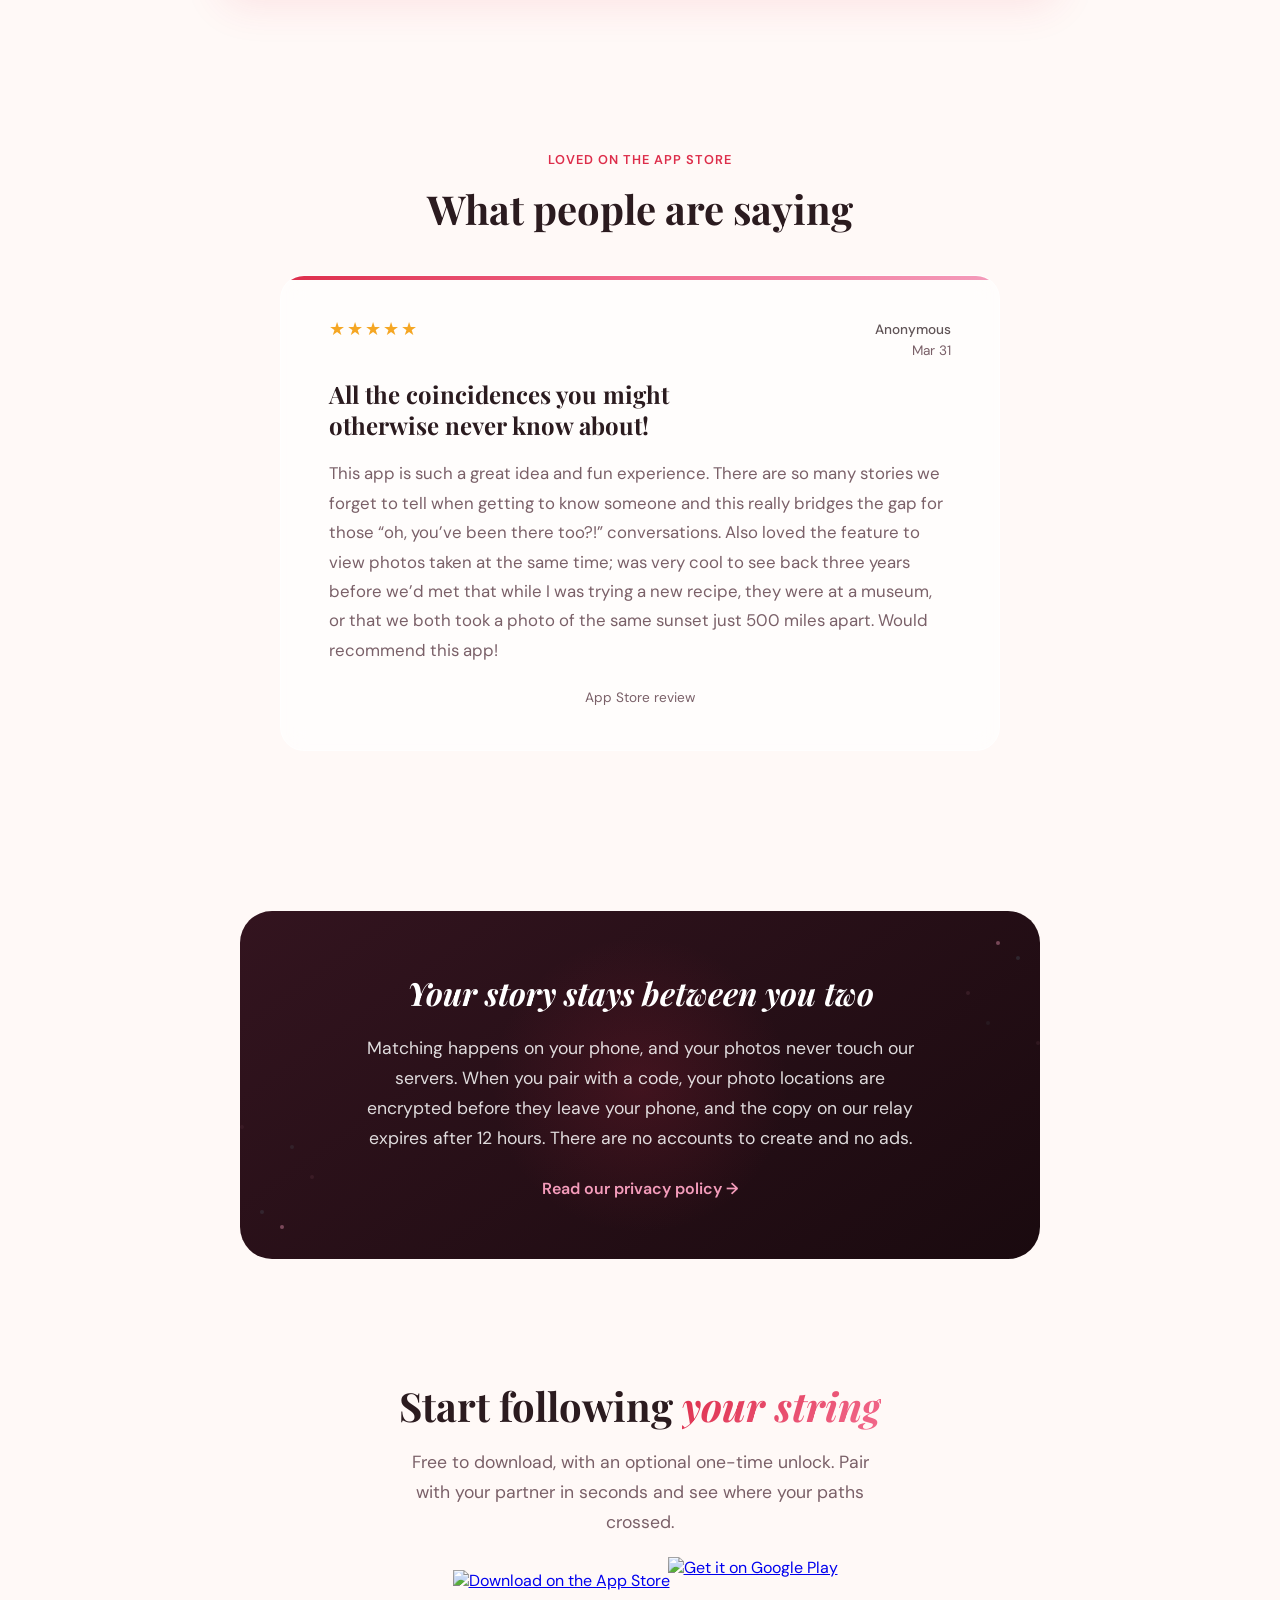
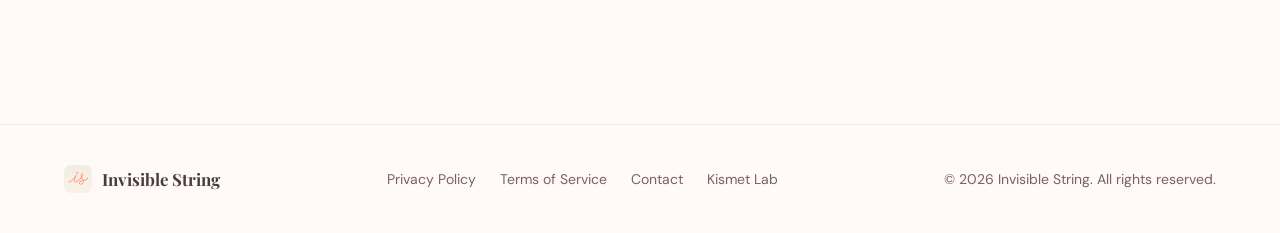
==== commit e0f9112c: "Embed app walkthrough video on the home page Co-Authored-By: Claude Opus 5.5 <noreply@anthropic.com>" ====
--- a/index.html
+++ b/index.html
@@ -824,6 +824,45 @@
             color: var(--text-muted);
             line-height: 1.6;
             font-size: 0.95rem;
+        }
+
+        /* ─── Walkthrough Video ─── */
+        .walkthrough {
+            padding: 80px 0;
+            position: relative;
+        }
+
+        .walkthrough h2 {
+            text-align: center;
+            font-family: 'Playfair Display', serif;
+            font-size: 2.5rem;
+            margin-bottom: 16px;
+            color: var(--dark);
+        }
+
+        .video-frame {
+            max-width: 840px;
+            margin: 0 auto;
+            aspect-ratio: 3 / 2;
+            border-radius: 24px;
+            overflow: hidden;
+            background: var(--dark);
+            box-shadow: 0 16px 40px rgba(221, 45, 74, 0.1);
+            opacity: 0;
+            transform: translateY(30px);
+        }
+
+        .video-frame.revealed {
+            opacity: 1;
+            transform: translateY(0);
+            transition: opacity 0.8s ease, transform 0.8s ease;
+        }
+
+        .video-frame iframe {
+            width: 100%;
+            height: 100%;
+            border: 0;
+            display: block;
         }
 
         /* ─── Testimonials ─── */
@@ -1228,7 +1267,8 @@
             }
 
             .features h2,
-            .how-it-works h2 {
+            .how-it-works h2,
+            .walkthrough h2 {
                 font-size: 2rem;
             }
 
@@ -1277,7 +1317,8 @@
             }
 
             .features h2,
-            .how-it-works h2 {
+            .how-it-works h2,
+            .walkthrough h2 {
                 font-size: 1.7rem;
             }
 
@@ -1311,6 +1352,7 @@
             .step,
             .romantic-quote blockquote,
             .testimonial-card,
+            .video-frame,
             .privacy-card,
             .download-cta-inner {
                 opacity: 1;
@@ -1490,6 +1532,17 @@
             </div>
         </section>
 
+        <section class="walkthrough" id="walkthrough">
+            <div class="container">
+                <span class="section-eyebrow">See it in action</span>
+                <h2>Watch the walkthrough</h2>
+                <p class="section-sub">Follow along as the app scans, pairs, and uncovers the moments two paths crossed.</p>
+                <div class="video-frame" data-reveal>
+                    <iframe src="https://www.youtube-nocookie.com/embed/7BT-q7AFjG8?start=137&amp;rel=0" title="Invisible String App Walkthrough" loading="lazy" allow="accelerometer; autoplay; clipboard-write; encrypted-media; gyroscope; picture-in-picture; web-share" referrerpolicy="strict-origin-when-cross-origin" allowfullscreen></iframe>
+                </div>
+            </div>
+        </section>
+
         <section class="testimonials">
             <div class="container">
                 <span class="section-eyebrow">Loved on the App Store</span>
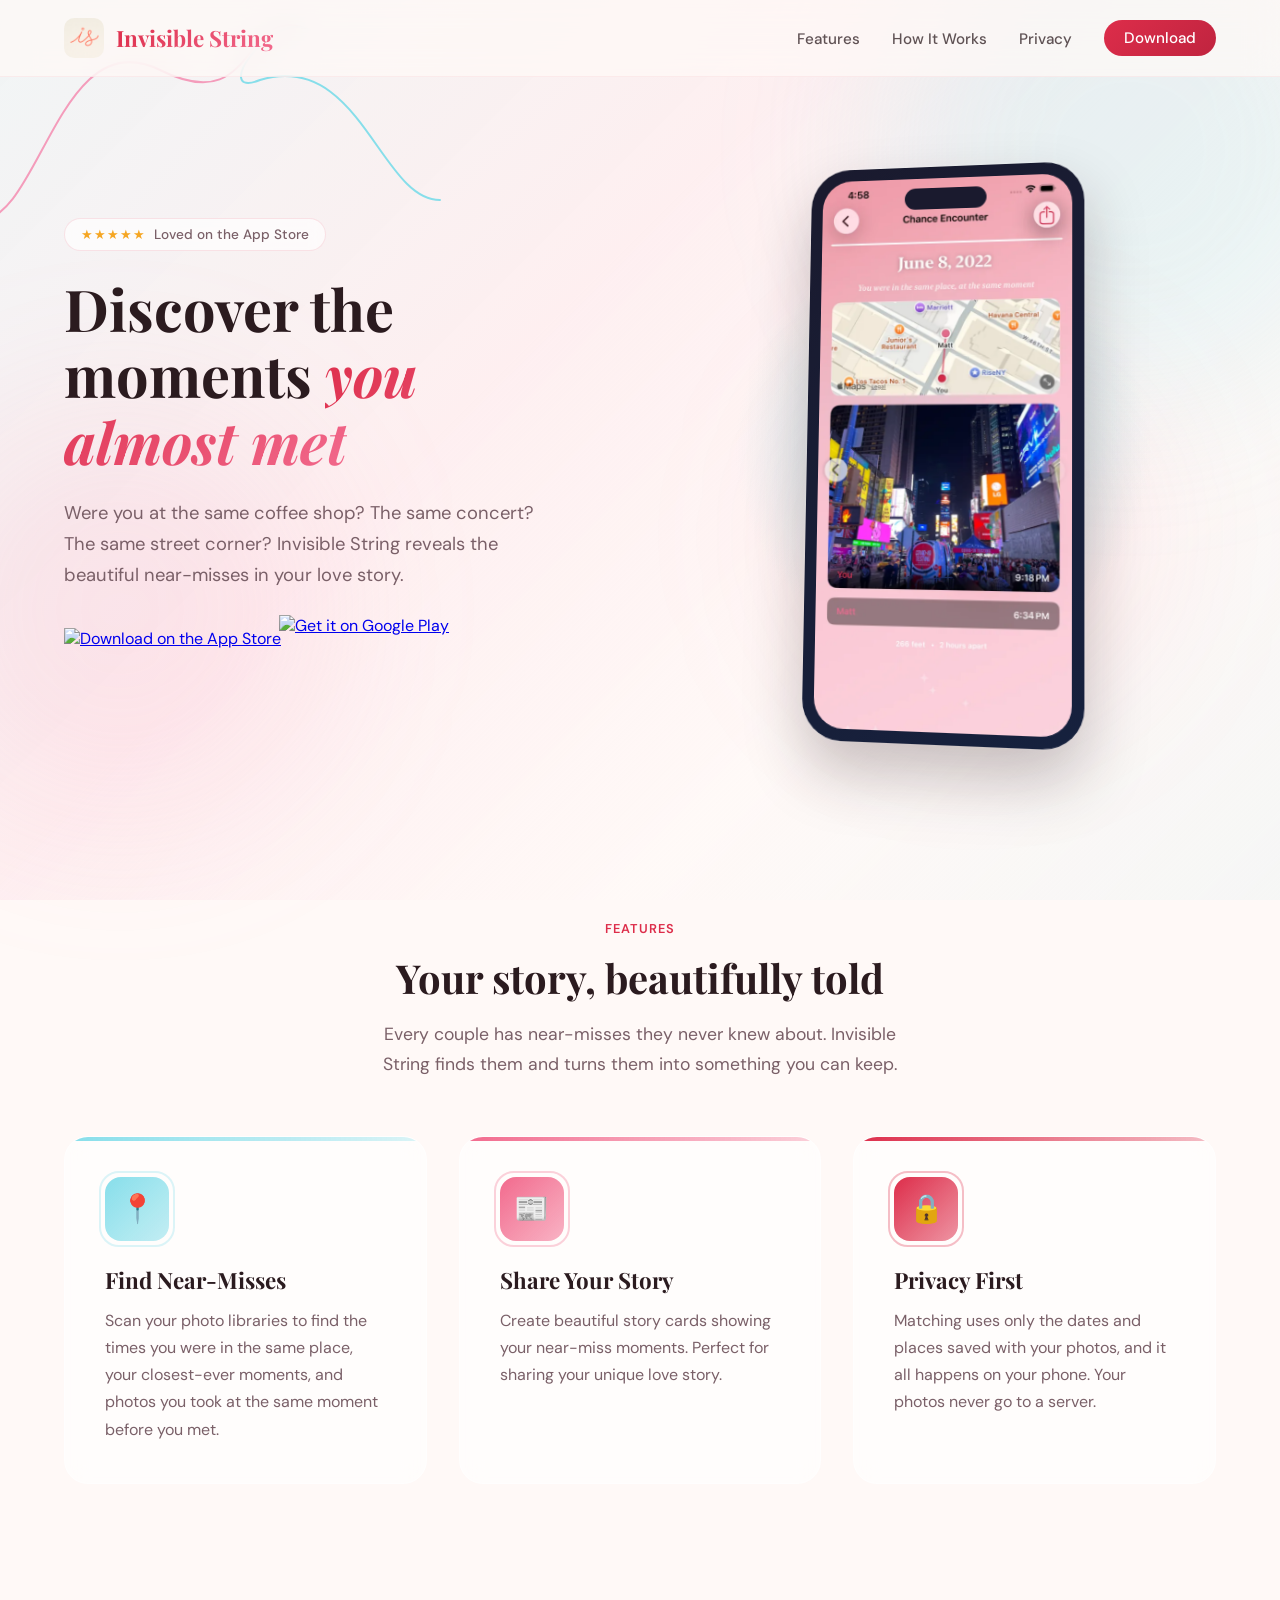
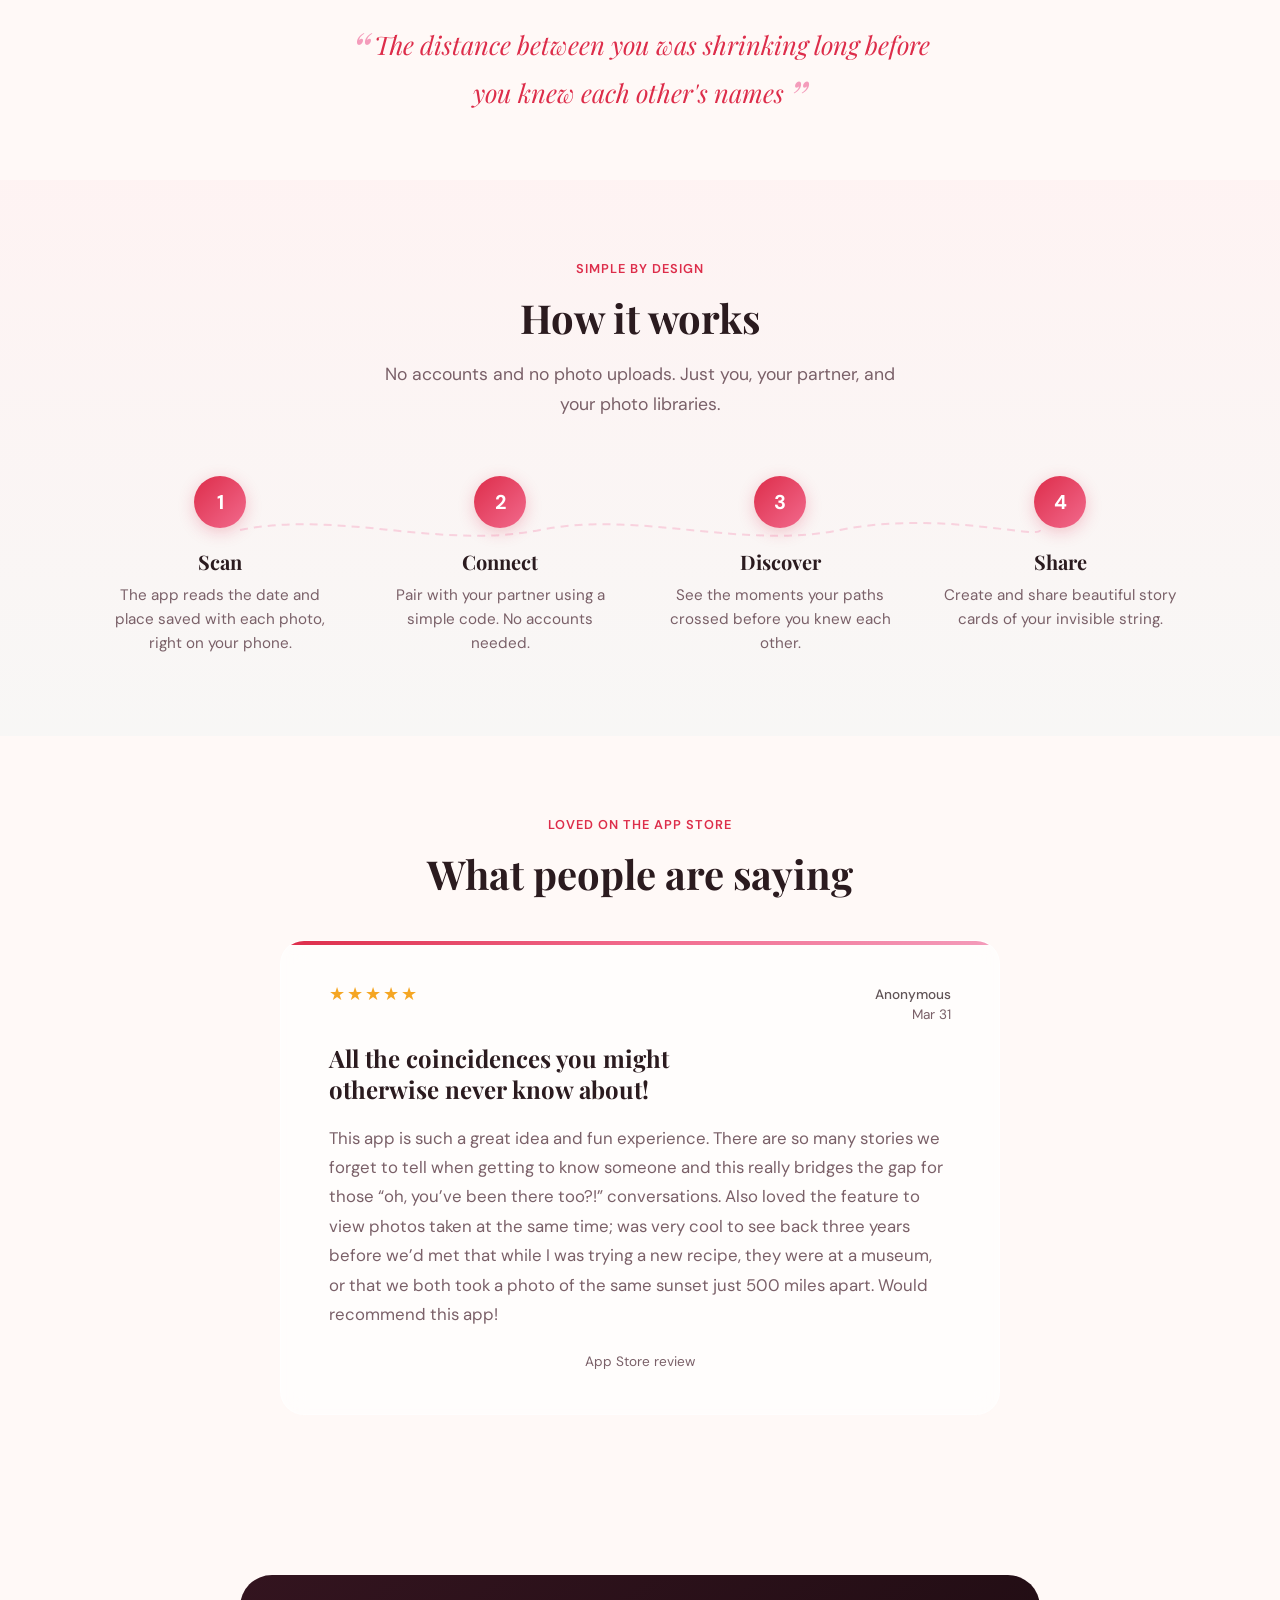
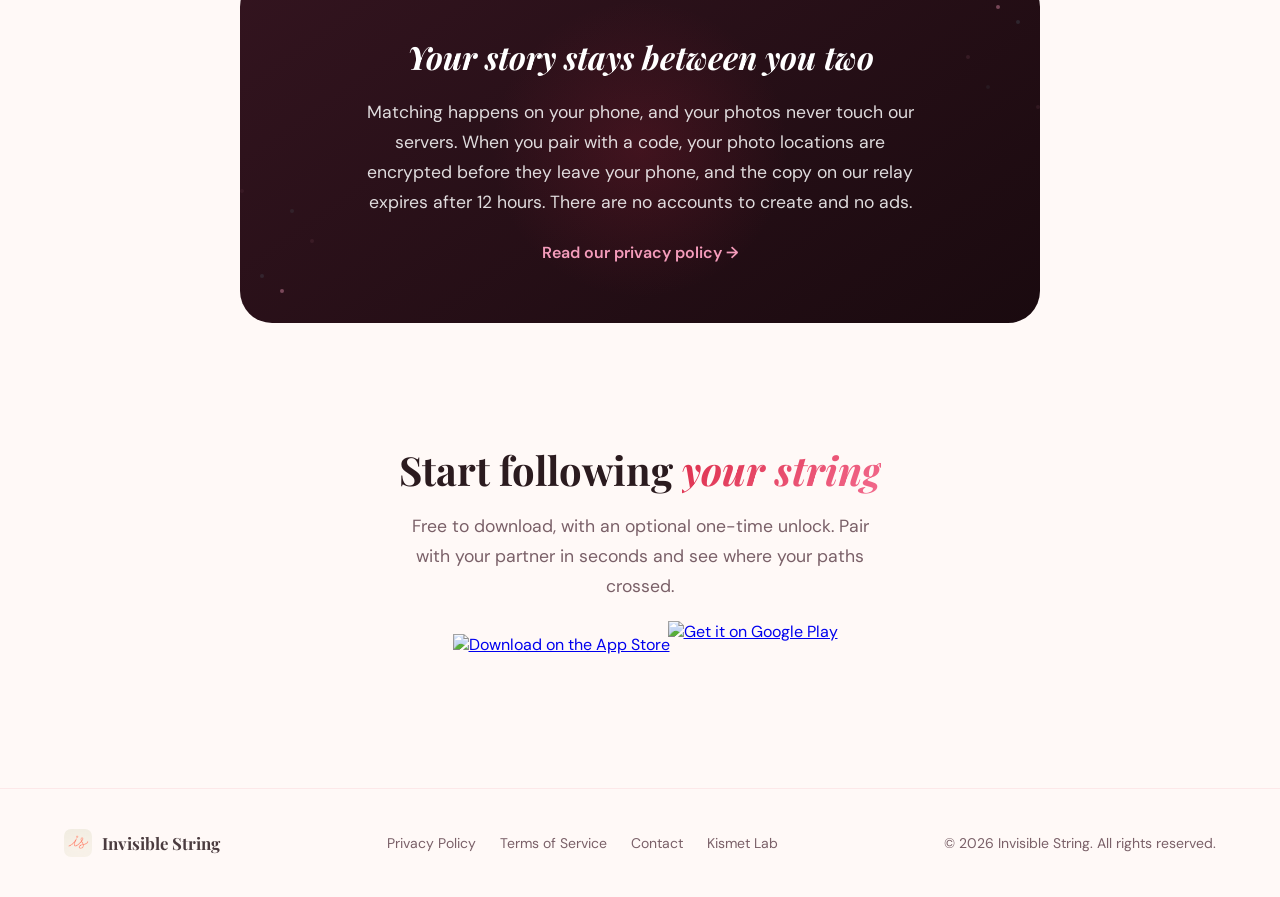
==== commit b1955e46: "Deploying to gh-pages from @ bendichter/invisiblestringapp.com@670404d0195c2edb771d68b2bf944df8e09d0" ====
--- a/index.html
+++ b/index.html
@@ -824,45 +824,6 @@
             color: var(--text-muted);
             line-height: 1.6;
             font-size: 0.95rem;
-        }
-
-        /* ─── Walkthrough Video ─── */
-        .walkthrough {
-            padding: 80px 0;
-            position: relative;
-        }
-
-        .walkthrough h2 {
-            text-align: center;
-            font-family: 'Playfair Display', serif;
-            font-size: 2.5rem;
-            margin-bottom: 16px;
-            color: var(--dark);
-        }
-
-        .video-frame {
-            max-width: 840px;
-            margin: 0 auto;
-            aspect-ratio: 3 / 2;
-            border-radius: 24px;
-            overflow: hidden;
-            background: var(--dark);
-            box-shadow: 0 16px 40px rgba(221, 45, 74, 0.1);
-            opacity: 0;
-            transform: translateY(30px);
-        }
-
-        .video-frame.revealed {
-            opacity: 1;
-            transform: translateY(0);
-            transition: opacity 0.8s ease, transform 0.8s ease;
-        }
-
-        .video-frame iframe {
-            width: 100%;
-            height: 100%;
-            border: 0;
-            display: block;
         }
 
         /* ─── Testimonials ─── */
@@ -1267,8 +1228,7 @@
             }
 
             .features h2,
-            .how-it-works h2,
-            .walkthrough h2 {
+            .how-it-works h2 {
                 font-size: 2rem;
             }
 
@@ -1317,8 +1277,7 @@
             }
 
             .features h2,
-            .how-it-works h2,
-            .walkthrough h2 {
+            .how-it-works h2 {
                 font-size: 1.7rem;
             }
 
@@ -1352,7 +1311,6 @@
             .step,
             .romantic-quote blockquote,
             .testimonial-card,
-            .video-frame,
             .privacy-card,
             .download-cta-inner {
                 opacity: 1;
@@ -1532,17 +1490,6 @@
             </div>
         </section>
 
-        <section class="walkthrough" id="walkthrough">
-            <div class="container">
-                <span class="section-eyebrow">See it in action</span>
-                <h2>Watch the walkthrough</h2>
-                <p class="section-sub">Follow along as the app scans, pairs, and uncovers the moments two paths crossed.</p>
-                <div class="video-frame" data-reveal>
-                    <iframe src="https://www.youtube-nocookie.com/embed/7BT-q7AFjG8?start=137&amp;rel=0" title="Invisible String App Walkthrough" loading="lazy" allow="accelerometer; autoplay; clipboard-write; encrypted-media; gyroscope; picture-in-picture; web-share" referrerpolicy="strict-origin-when-cross-origin" allowfullscreen></iframe>
-                </div>
-            </div>
-        </section>
-
         <section class="testimonials">
             <div class="container">
                 <span class="section-eyebrow">Loved on the App Store</span>
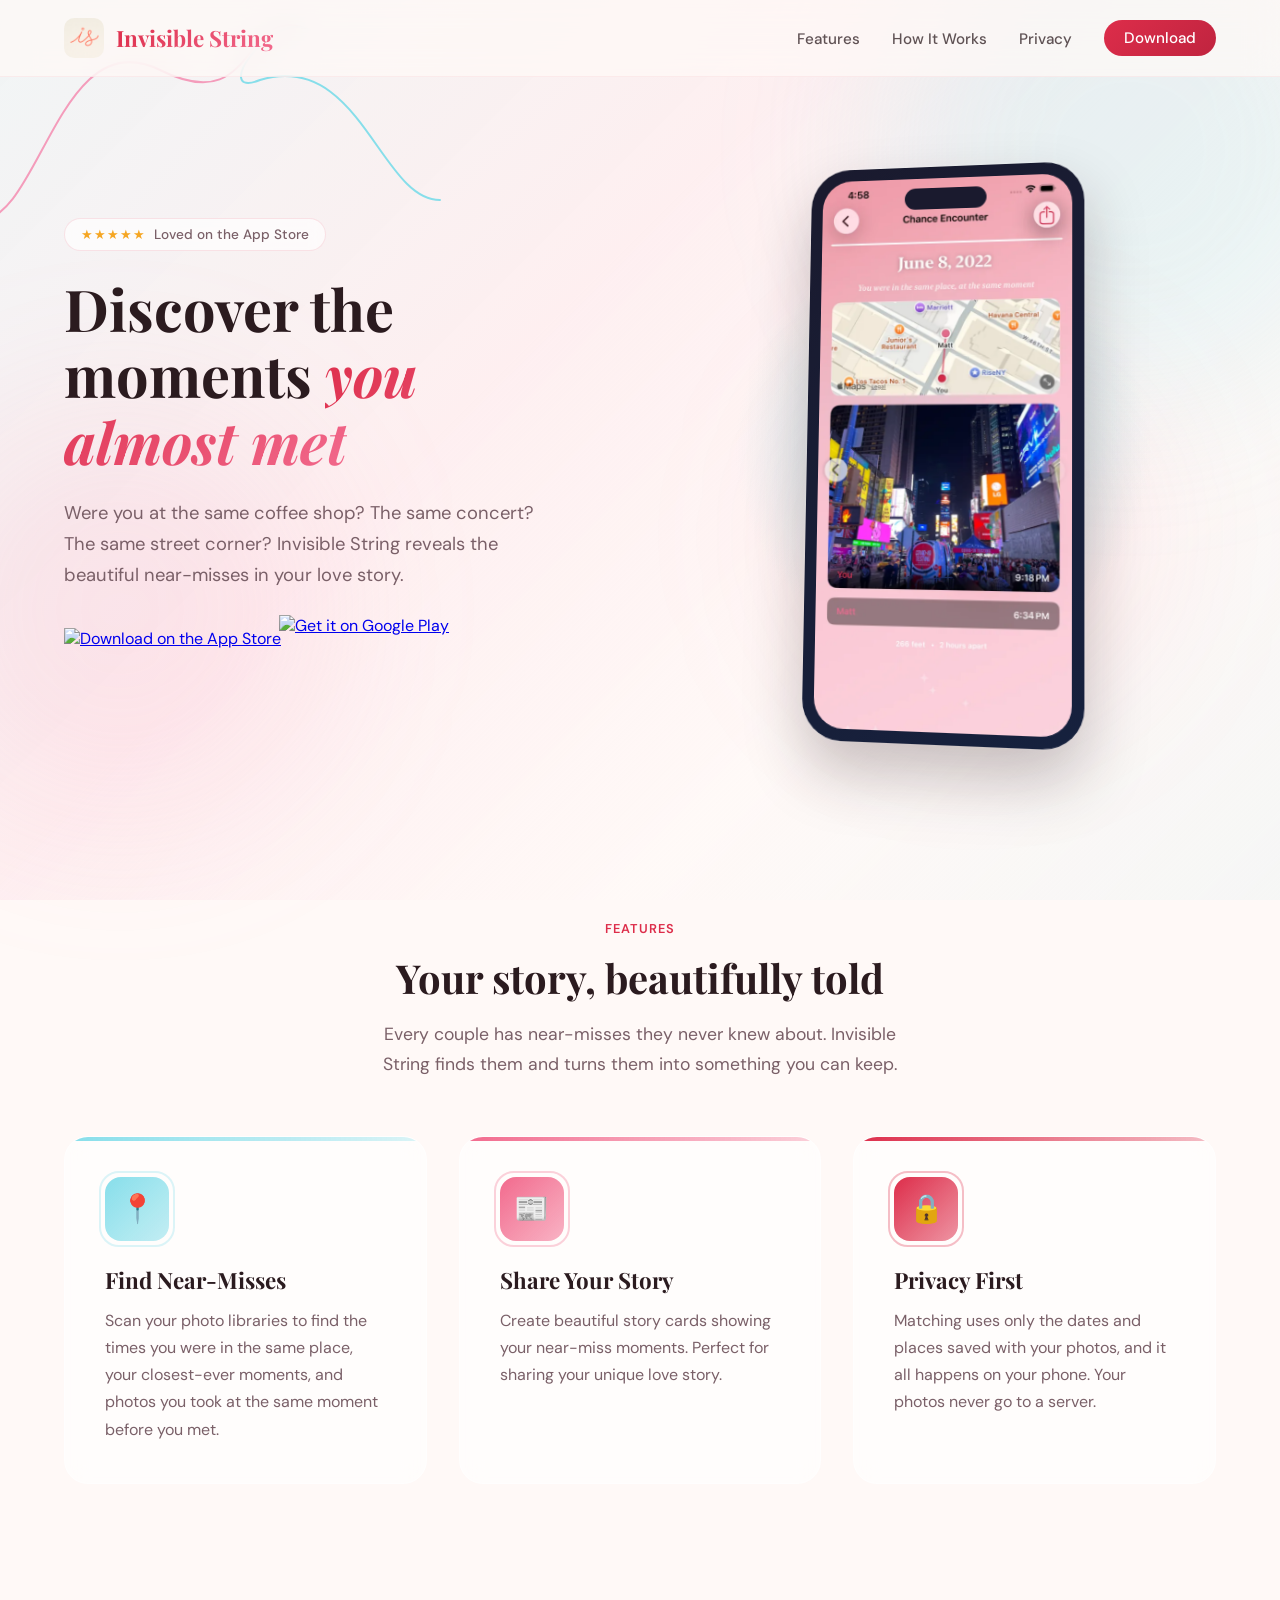
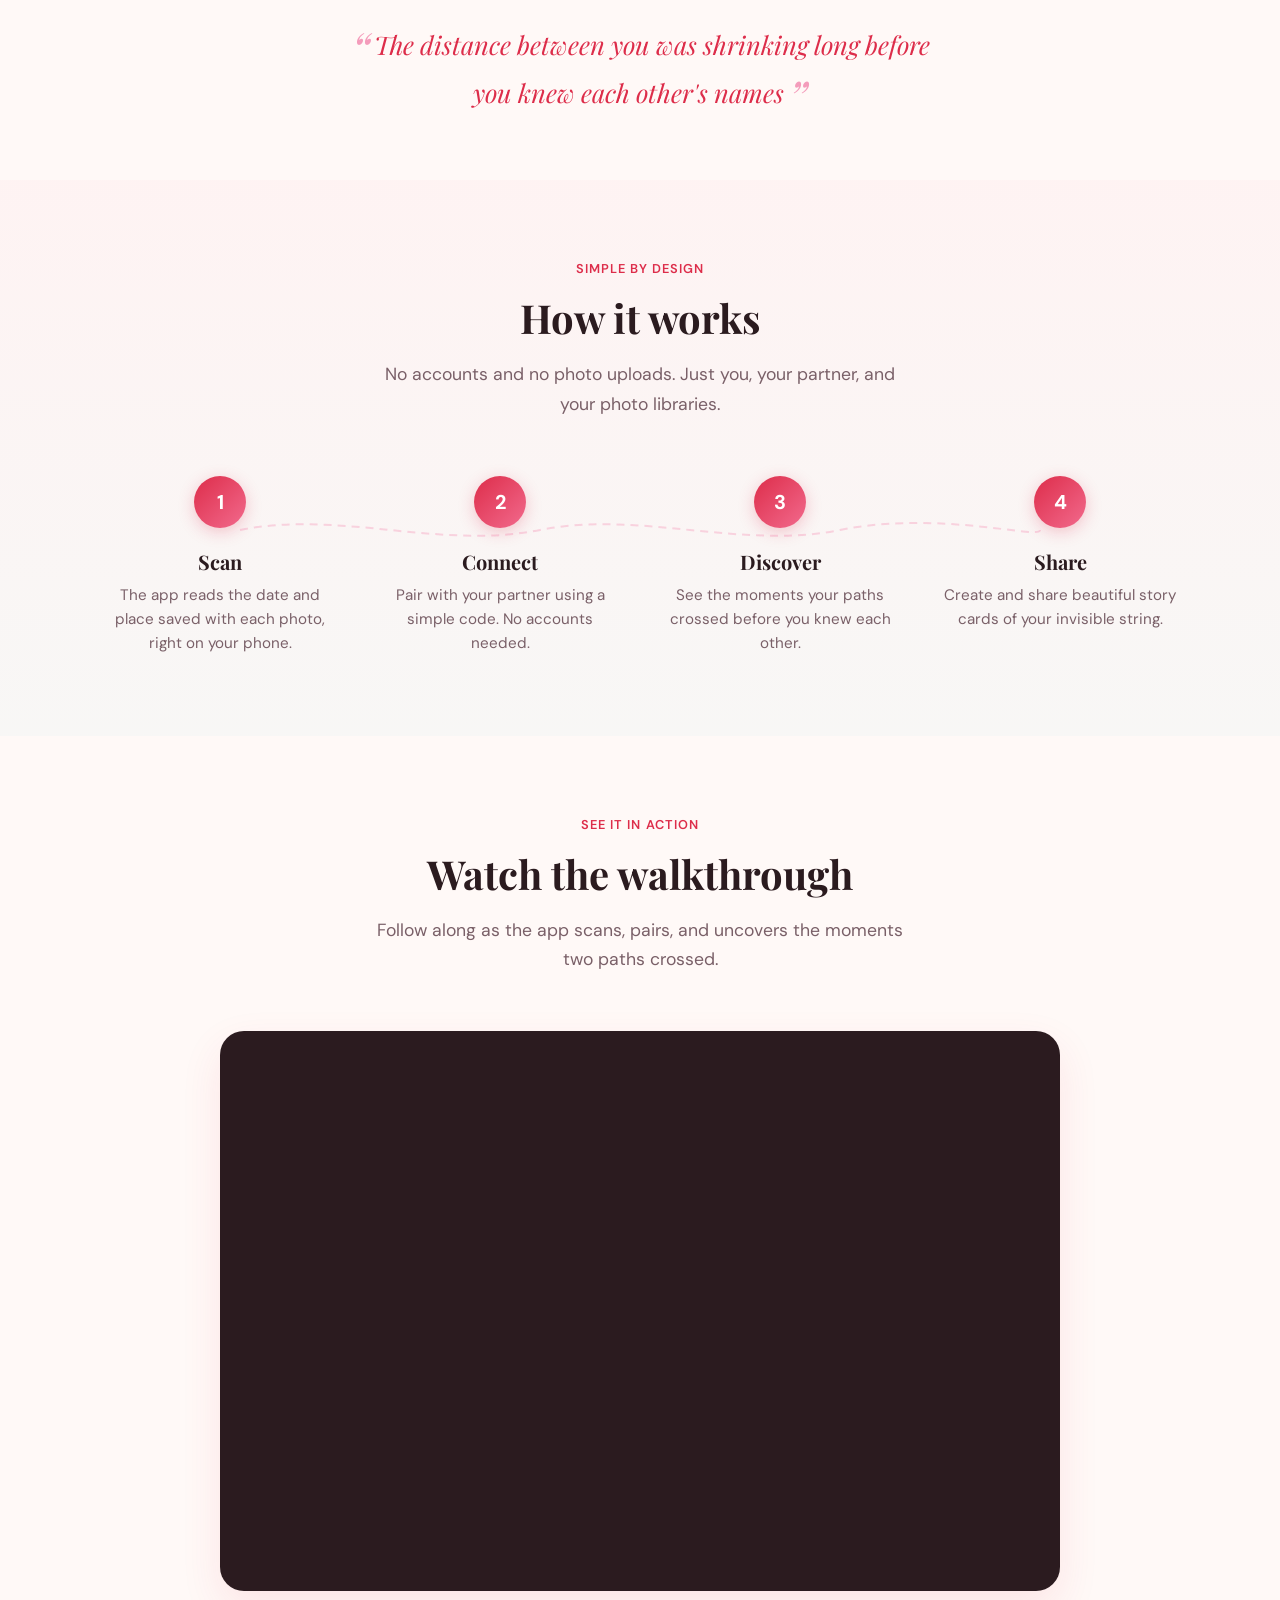
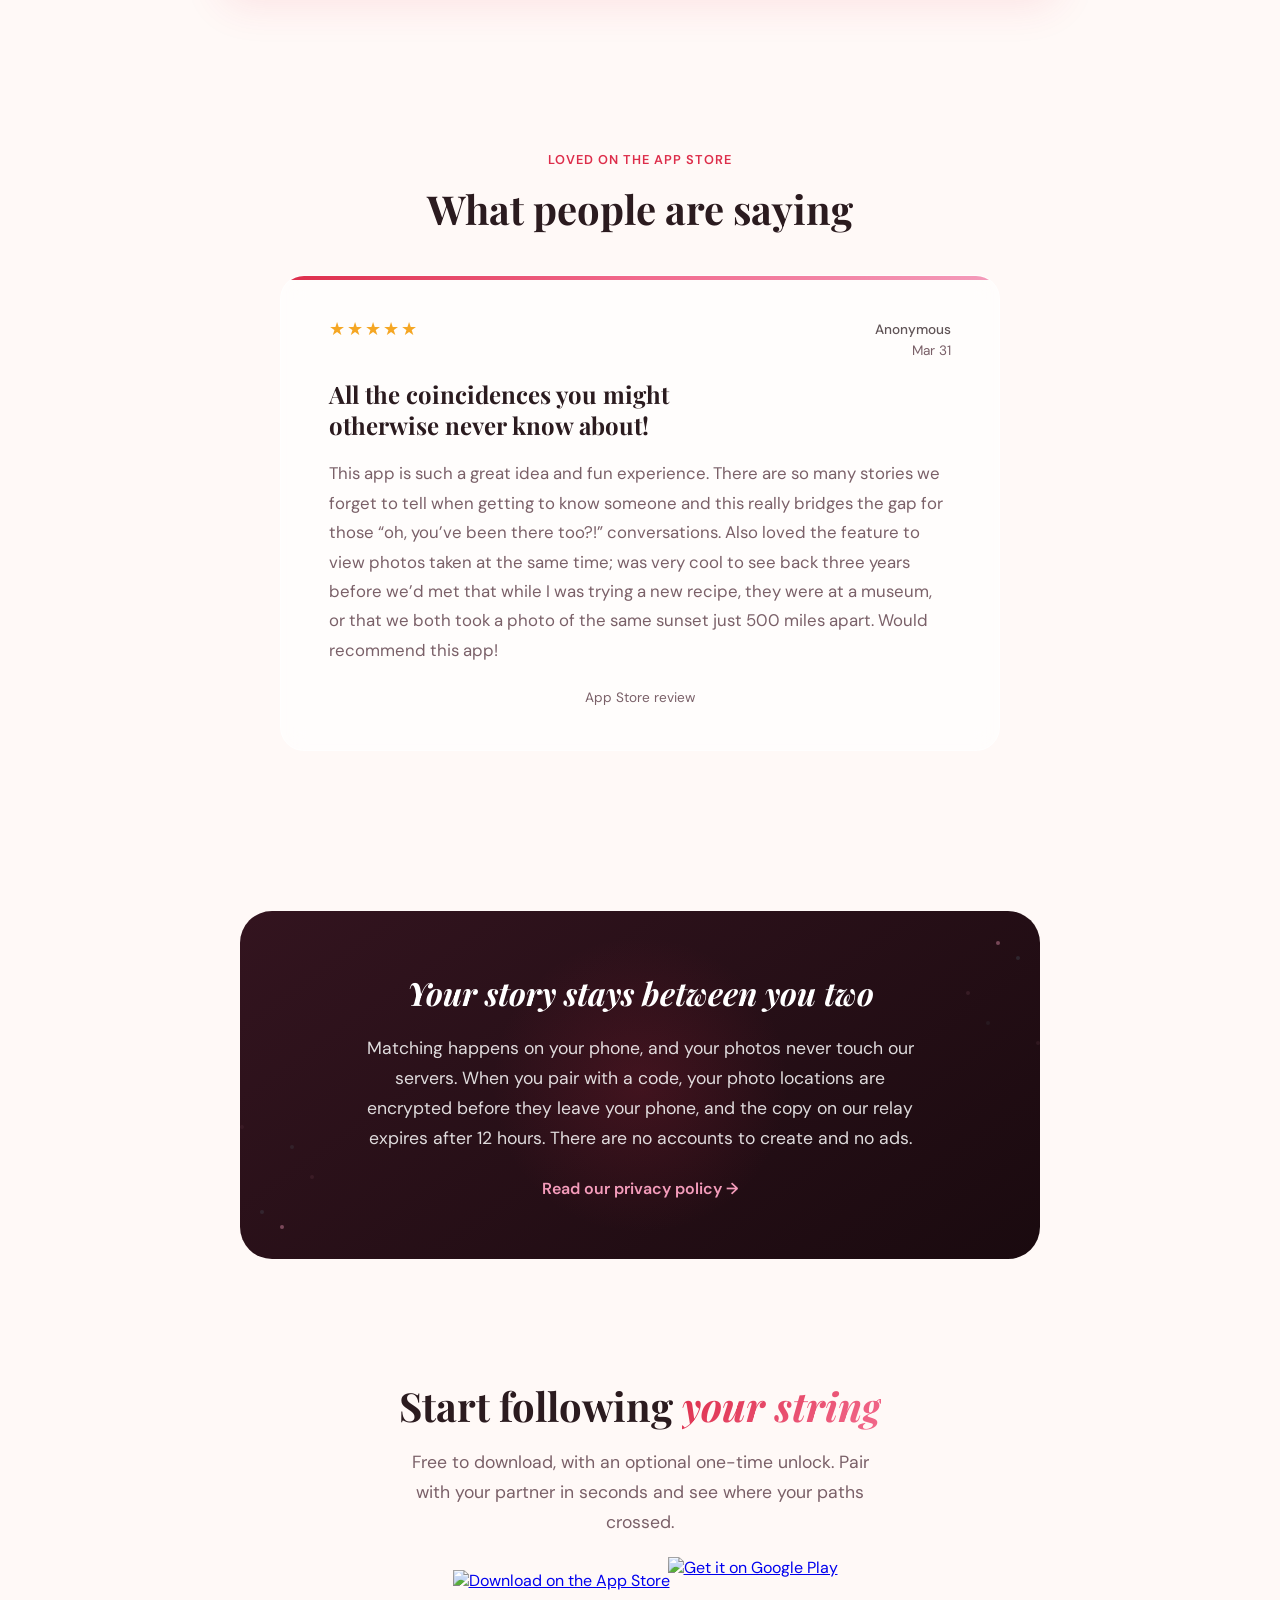
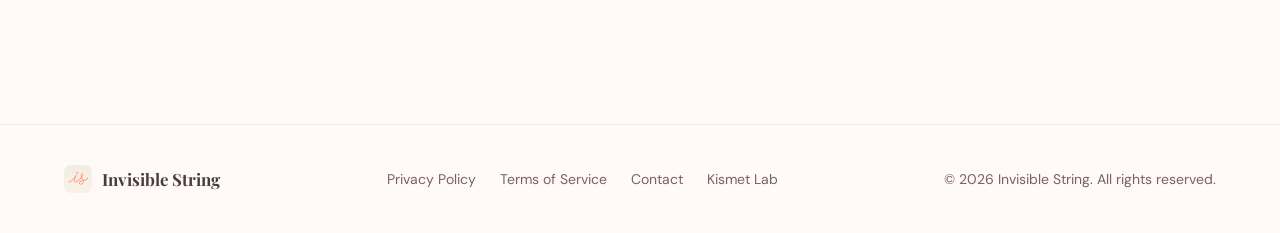
==== commit 8f688df6: "Merge pull request #2 from bendichter/embed-walkthrough-video" ====
--- a/index.html
+++ b/index.html
@@ -824,6 +824,45 @@
             color: var(--text-muted);
             line-height: 1.6;
             font-size: 0.95rem;
+        }
+
+        /* ─── Walkthrough Video ─── */
+        .walkthrough {
+            padding: 80px 0;
+            position: relative;
+        }
+
+        .walkthrough h2 {
+            text-align: center;
+            font-family: 'Playfair Display', serif;
+            font-size: 2.5rem;
+            margin-bottom: 16px;
+            color: var(--dark);
+        }
+
+        .video-frame {
+            max-width: 840px;
+            margin: 0 auto;
+            aspect-ratio: 3 / 2;
+            border-radius: 24px;
+            overflow: hidden;
+            background: var(--dark);
+            box-shadow: 0 16px 40px rgba(221, 45, 74, 0.1);
+            opacity: 0;
+            transform: translateY(30px);
+        }
+
+        .video-frame.revealed {
+            opacity: 1;
+            transform: translateY(0);
+            transition: opacity 0.8s ease, transform 0.8s ease;
+        }
+
+        .video-frame iframe {
+            width: 100%;
+            height: 100%;
+            border: 0;
+            display: block;
         }
 
         /* ─── Testimonials ─── */
@@ -1228,7 +1267,8 @@
             }
 
             .features h2,
-            .how-it-works h2 {
+            .how-it-works h2,
+            .walkthrough h2 {
                 font-size: 2rem;
             }
 
@@ -1277,7 +1317,8 @@
             }
 
             .features h2,
-            .how-it-works h2 {
+            .how-it-works h2,
+            .walkthrough h2 {
                 font-size: 1.7rem;
             }
 
@@ -1311,6 +1352,7 @@
             .step,
             .romantic-quote blockquote,
             .testimonial-card,
+            .video-frame,
             .privacy-card,
             .download-cta-inner {
                 opacity: 1;
@@ -1490,6 +1532,17 @@
             </div>
         </section>
 
+        <section class="walkthrough" id="walkthrough">
+            <div class="container">
+                <span class="section-eyebrow">See it in action</span>
+                <h2>Watch the walkthrough</h2>
+                <p class="section-sub">Follow along as the app scans, pairs, and uncovers the moments two paths crossed.</p>
+                <div class="video-frame" data-reveal>
+                    <iframe src="https://www.youtube-nocookie.com/embed/7BT-q7AFjG8?start=137&amp;rel=0" title="Invisible String App Walkthrough" loading="lazy" allow="accelerometer; autoplay; clipboard-write; encrypted-media; gyroscope; picture-in-picture; web-share" referrerpolicy="strict-origin-when-cross-origin" allowfullscreen></iframe>
+                </div>
+            </div>
+        </section>
+
         <section class="testimonials">
             <div class="container">
                 <span class="section-eyebrow">Loved on the App Store</span>
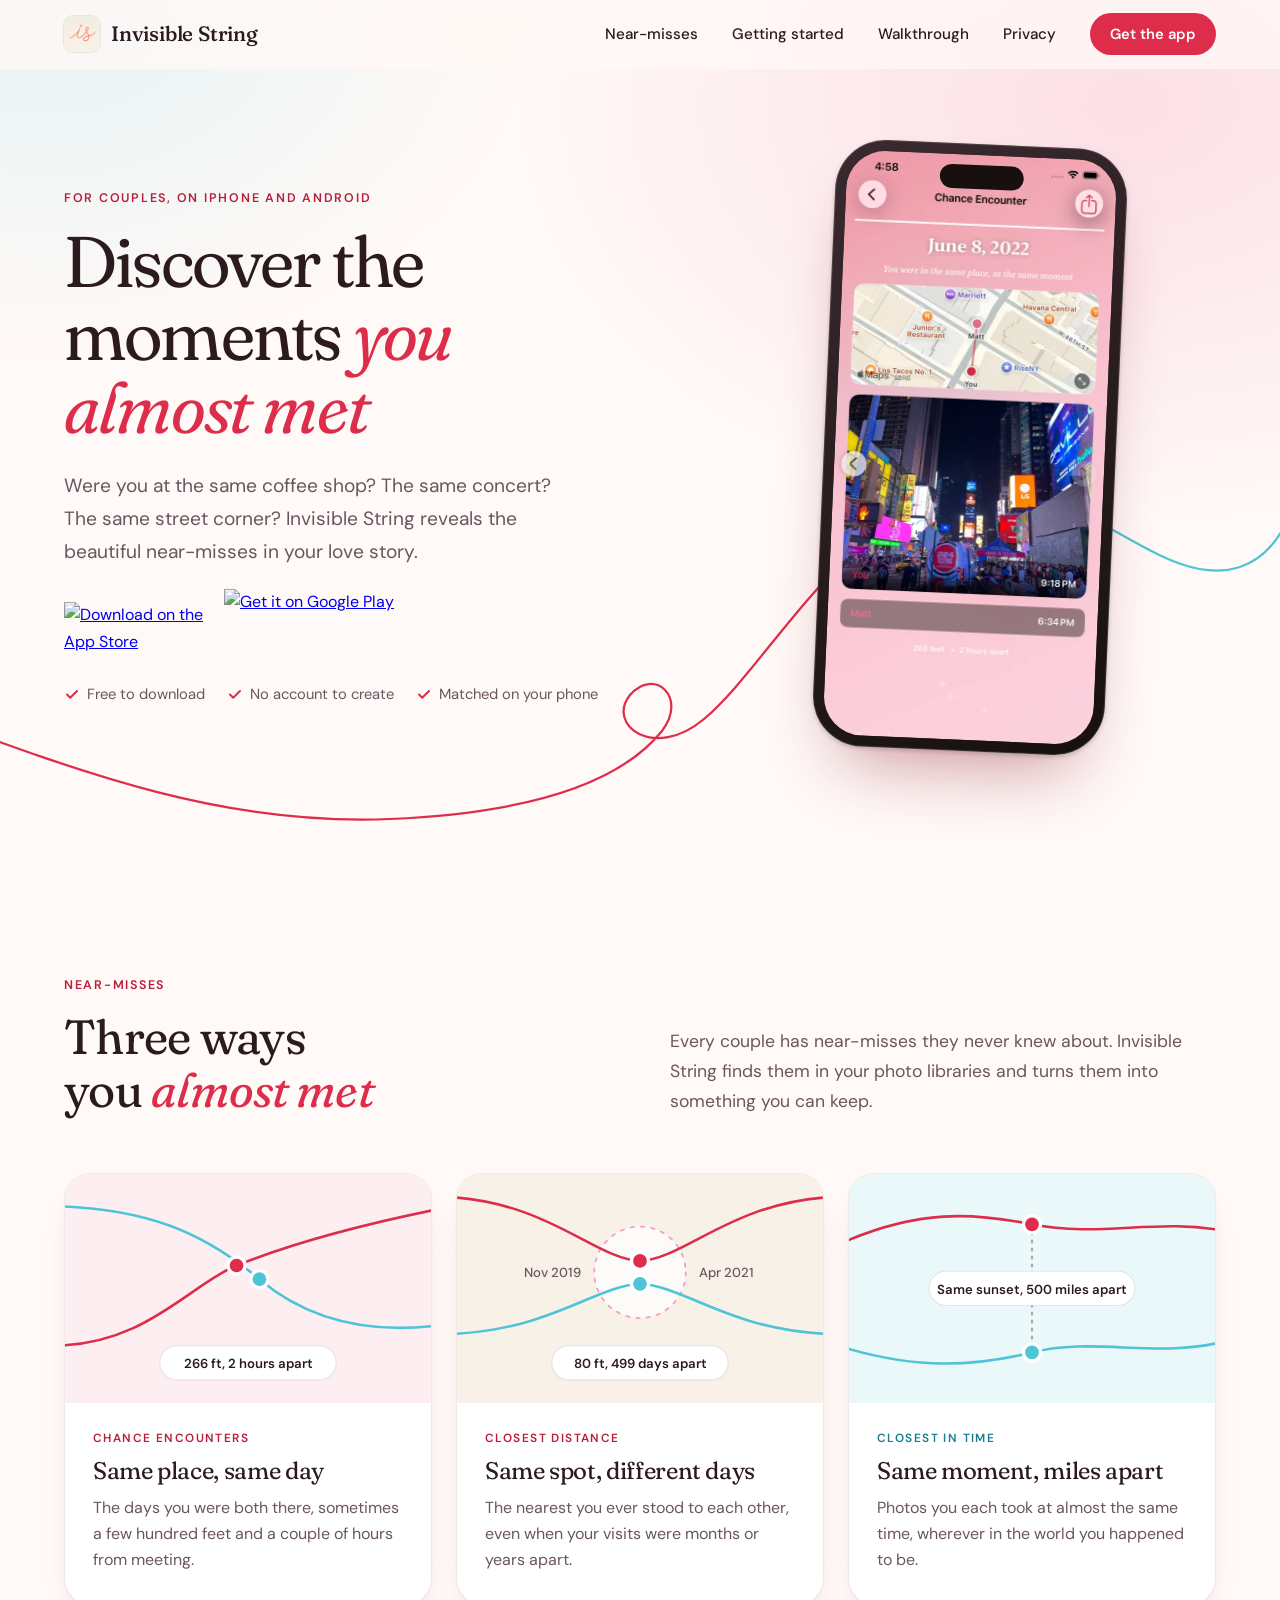
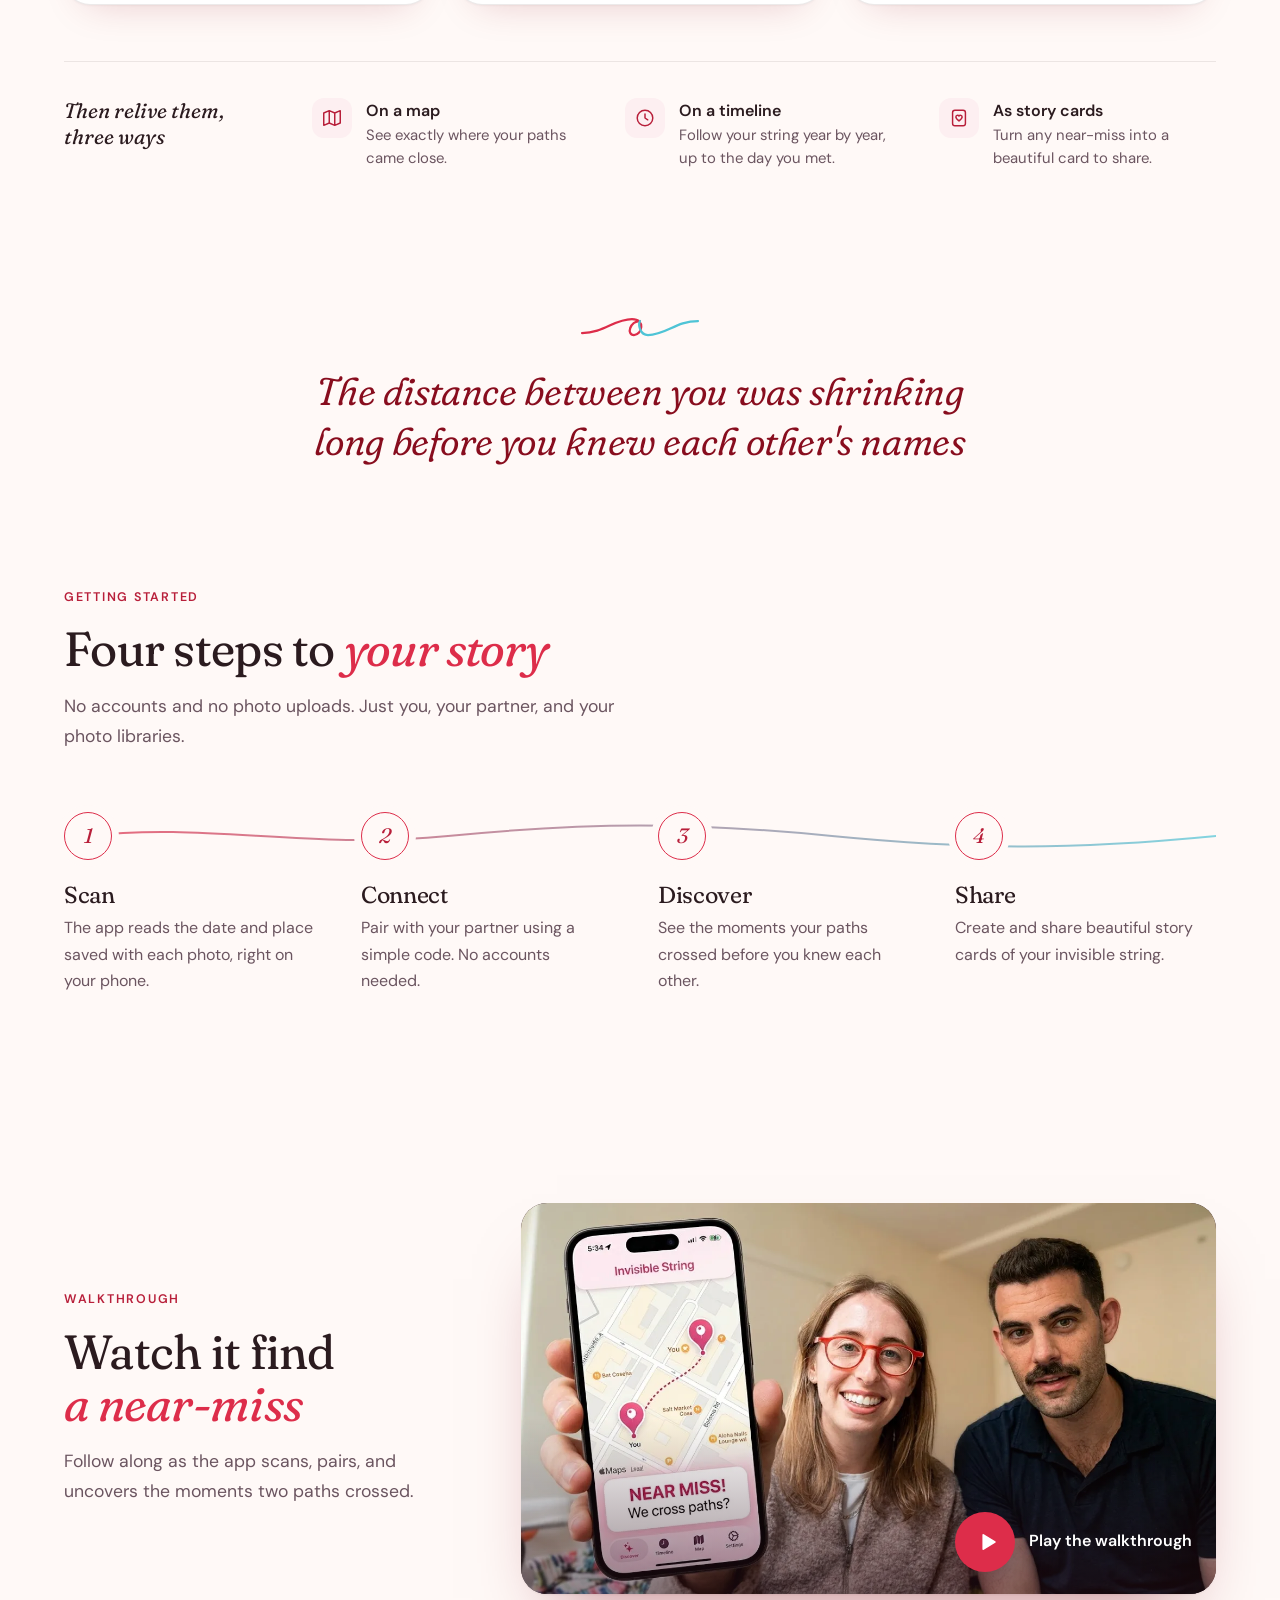
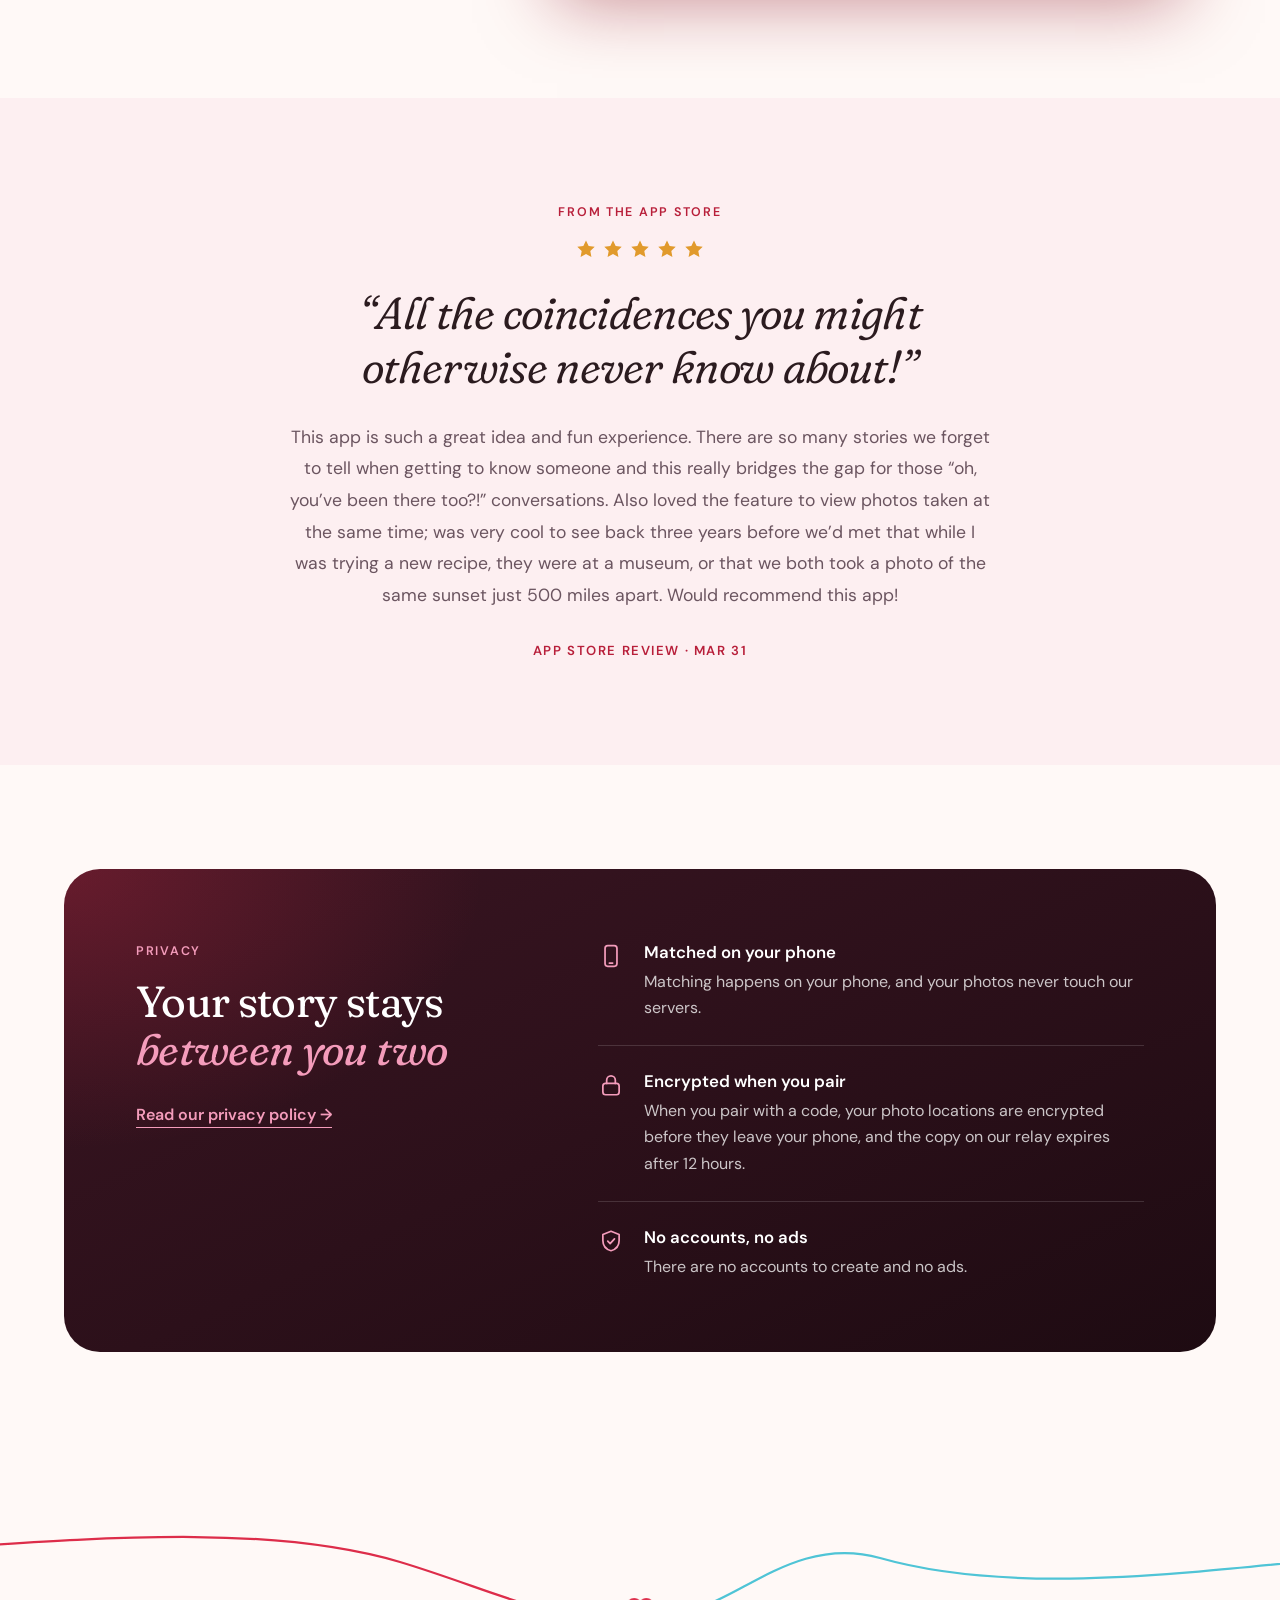
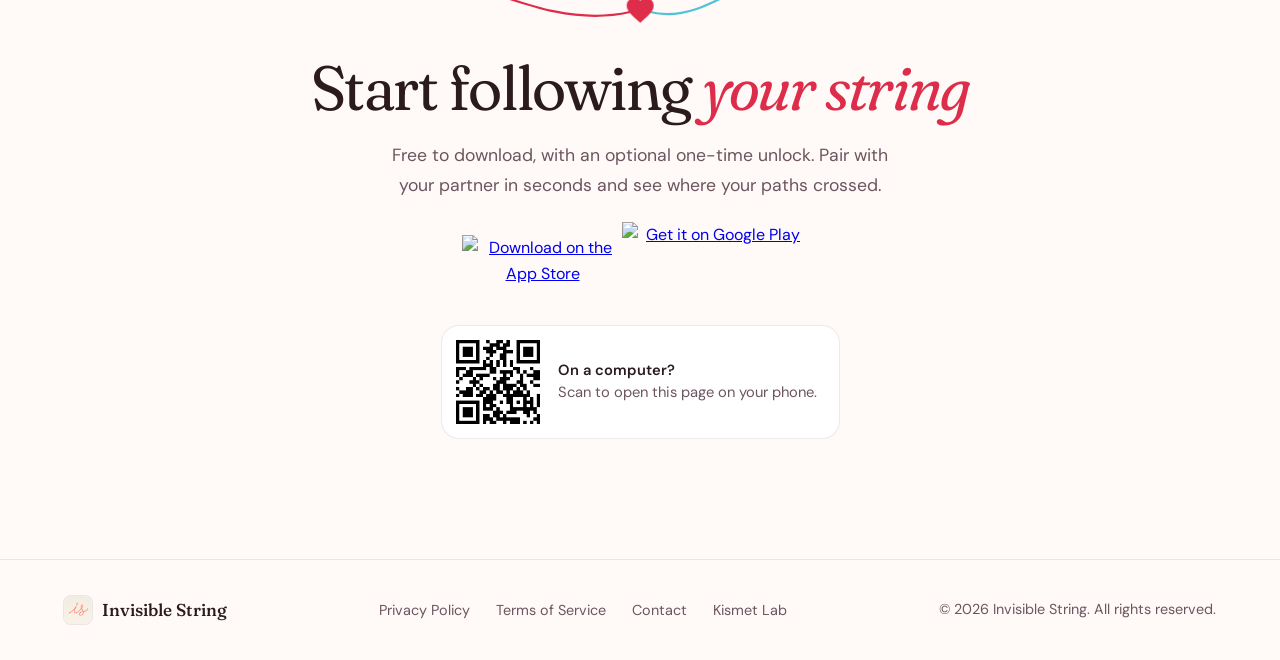
==== commit 2dcd1eca: "Redesign the site around the two-threads idea Rebuild the home page with a new hero, near-miss categ" ====
--- a/index.html
+++ b/index.html
@@ -32,1363 +32,25 @@
     <link rel="icon" type="image/png" href="favicon.png">
     <link rel="apple-touch-icon" href="apple-touch-icon.png">
 
+    <!-- Animations and scroll reveals only apply when scripts run -->
+    <script>document.documentElement.classList.add('js');</script>
+
     <!-- Google Fonts -->
     <link rel="preconnect" href="https://fonts.googleapis.com">
     <link rel="preconnect" href="https://fonts.gstatic.com" crossorigin>
-    <link href="https://fonts.googleapis.com/css2?family=Playfair+Display:ital,wght@0,400;0,700;1,400;1,700&family=DM+Sans:ital,wght@0,400;0,500;0,600;0,700;1,400&display=swap" rel="stylesheet">
-
-    <style>
-        :root {
-            --coral: #DD2D4A;
-            --pink-mist: #F49CBB;
-            --light-cyan: #87DEEA;
-            --bubblegum: #F26A8D;
-            --crushed-berry: #880D1E;
-            --dark: #2B1B1F;
-            --warm-white: #FFF9F7;
-            --text-muted: #7A6068;
-        }
-
-        * {
-            margin: 0;
-            padding: 0;
-            box-sizing: border-box;
-        }
-
-        html {
-            scroll-behavior: smooth;
-            overflow-x: hidden;
-            overflow-x: clip;
-        }
-
-        section[id] {
-            scroll-margin-top: 88px;
-        }
-
-        body {
-            font-family: 'DM Sans', -apple-system, BlinkMacSystemFont, 'Segoe UI', sans-serif;
-            background: var(--warm-white);
-            min-height: 100vh;
-            color: var(--dark);
-            overflow-x: hidden;
-            position: relative;
-        }
-
-        body::before {
-            content: '';
-            position: fixed;
-            top: 0;
-            left: 0;
-            width: 100%;
-            height: 100%;
-            background: linear-gradient(
-                135deg,
-                rgba(135, 222, 234, 0.12) 0%,
-                rgba(244, 156, 187, 0.1) 40%,
-                rgba(255, 249, 247, 0.6) 70%,
-                rgba(135, 222, 234, 0.08) 100%
-            );
-            z-index: -2;
-            animation: bgShift 20s ease-in-out infinite alternate;
-        }
-
-        @keyframes bgShift {
-            0% { opacity: 1; }
-            50% { opacity: 0.7; }
-            100% { opacity: 1; }
-        }
-
-        /* Floating background circles */
-        .bg-circle {
-            position: fixed;
-            border-radius: 50%;
-            filter: blur(80px);
-            z-index: -1;
-            pointer-events: none;
-        }
-
-        .bg-circle-1 {
-            width: 500px;
-            height: 500px;
-            background: rgba(135, 222, 234, 0.18);
-            top: -100px;
-            right: -100px;
-            animation: drift1 25s ease-in-out infinite alternate;
-        }
-
-        .bg-circle-2 {
-            width: 400px;
-            height: 400px;
-            background: rgba(244, 156, 187, 0.15);
-            bottom: 10%;
-            left: -80px;
-            animation: drift2 30s ease-in-out infinite alternate;
-        }
-
-        .bg-circle-3 {
-            width: 350px;
-            height: 350px;
-            background: rgba(242, 106, 141, 0.1);
-            top: 40%;
-            right: 10%;
-            animation: drift3 22s ease-in-out infinite alternate;
-        }
-
-        @keyframes drift1 {
-            0% { transform: translate(0, 0); }
-            100% { transform: translate(-60px, 80px); }
-        }
-        @keyframes drift2 {
-            0% { transform: translate(0, 0); }
-            100% { transform: translate(50px, -60px); }
-        }
-        @keyframes drift3 {
-            0% { transform: translate(0, 0); }
-            100% { transform: translate(-40px, -50px); }
-        }
-
-        .container {
-            max-width: 1200px;
-            margin: 0 auto;
-            padding: 0 24px;
-        }
-
-        h1, h2, h3 {
-            text-wrap: balance;
-        }
-
-        ::selection {
-            background: var(--pink-mist);
-            color: var(--crushed-berry);
-        }
-
-        a:focus-visible,
-        button:focus-visible {
-            outline: 2px solid var(--coral);
-            outline-offset: 3px;
-            border-radius: 4px;
-        }
-
-        .section-eyebrow {
-            display: block;
-            text-align: center;
-            font-size: 0.8rem;
-            font-weight: 600;
-            letter-spacing: 0.08em;
-            text-transform: uppercase;
-            color: var(--coral);
-            margin-bottom: 14px;
-        }
-
-        .section-sub {
-            text-align: center;
-            color: var(--text-muted);
-            font-size: 1.1rem;
-            line-height: 1.7;
-            max-width: 540px;
-            margin: 0 auto 56px;
-        }
-
-        /* ─── Header ─── */
-        header {
-            position: fixed;
-            top: 0;
-            left: 0;
-            width: 100%;
-            z-index: 100;
-            padding: 18px 0;
-            background: rgba(255, 249, 247, 0.7);
-            backdrop-filter: blur(16px);
-            -webkit-backdrop-filter: blur(16px);
-            border-bottom: 1px solid rgba(221, 45, 74, 0.06);
-            transition: background 0.3s, box-shadow 0.3s;
-        }
-
-        header.scrolled {
-            background: rgba(255, 249, 247, 0.92);
-            box-shadow: 0 2px 20px rgba(136, 13, 30, 0.06);
-        }
-
-        nav {
-            display: flex;
-            justify-content: space-between;
-            align-items: center;
-        }
-
-        .logo {
-            display: flex;
-            align-items: center;
-            gap: 12px;
-            text-decoration: none;
-            color: var(--dark);
-        }
-
-        .logo-icon {
-            width: 40px;
-            height: 40px;
-            border-radius: 10px;
-        }
-
-        .logo-text {
-            font-family: 'Playfair Display', serif;
-            font-size: 1.4rem;
-            font-weight: 700;
-            background: linear-gradient(135deg, var(--coral), var(--bubblegum));
-            -webkit-background-clip: text;
-            -webkit-text-fill-color: transparent;
-            background-clip: text;
-        }
-
-        .nav-links {
-            display: flex;
-            gap: 32px;
-            list-style: none;
-            align-items: center;
-        }
-
-        .nav-links a {
-            text-decoration: none;
-            color: var(--dark);
-            font-weight: 500;
-            font-size: 0.95rem;
-            opacity: 0.75;
-            transition: opacity 0.2s, color 0.2s;
-        }
-
-        .nav-links a:hover {
-            opacity: 1;
-            color: var(--coral);
-        }
-
-        .nav-cta {
-            display: inline-block;
-            background: linear-gradient(135deg, var(--coral), #C0243F);
-            color: white !important;
-            -webkit-text-fill-color: white !important;
-            padding: 8px 20px;
-            border-radius: 24px;
-            font-weight: 600;
-            font-size: 0.9rem;
-            opacity: 1 !important;
-            transition: transform 0.2s, box-shadow 0.2s;
-        }
-
-        .nav-cta:hover {
-            transform: translateY(-1px);
-            box-shadow: 0 4px 16px rgba(221, 45, 74, 0.3);
-            color: white !important;
-        }
-
-        .hamburger {
-            display: none;
-            background: none;
-            border: 0;
-            padding: 8px;
-            cursor: pointer;
-            width: 44px;
-            height: 44px;
-            align-items: center;
-            justify-content: center;
-            position: relative;
-            z-index: 101;
-        }
-
-        .hamburger-box {
-            position: relative;
-            width: 24px;
-            height: 18px;
-        }
-
-        .hamburger-line {
-            position: absolute;
-            left: 0;
-            width: 100%;
-            height: 2px;
-            background: var(--dark);
-            border-radius: 2px;
-            transition: transform 0.25s ease, opacity 0.2s ease, top 0.25s ease;
-        }
-
-        .hamburger-line:nth-child(1) { top: 0; }
-        .hamburger-line:nth-child(2) { top: 8px; }
-        .hamburger-line:nth-child(3) { top: 16px; }
-
-        .hamburger[aria-expanded="true"] .hamburger-line:nth-child(1) {
-            top: 8px;
-            transform: rotate(45deg);
-        }
-        .hamburger[aria-expanded="true"] .hamburger-line:nth-child(2) {
-            opacity: 0;
-        }
-        .hamburger[aria-expanded="true"] .hamburger-line:nth-child(3) {
-            top: 8px;
-            transform: rotate(-45deg);
-        }
-
-        /* ─── Hero ─── */
-        .hero {
-            padding: 160px 0 100px;
-            position: relative;
-        }
-
-        .hero-grid {
-            display: grid;
-            grid-template-columns: 1fr 1fr;
-            gap: 60px;
-            align-items: center;
-        }
-
-        .hero-text {
-            position: relative;
-            z-index: 2;
-        }
-
-        .hero-badge {
-            display: inline-flex;
-            align-items: center;
-            gap: 8px;
-            background: rgba(255, 255, 255, 0.65);
-            backdrop-filter: blur(8px);
-            -webkit-backdrop-filter: blur(8px);
-            border: 1px solid rgba(221, 45, 74, 0.12);
-            border-radius: 24px;
-            padding: 7px 16px;
-            font-size: 0.85rem;
-            font-weight: 500;
-            color: var(--text-muted);
-            margin-bottom: 24px;
-        }
-
-        .hero-badge .stars {
-            color: #F5A623;
-            letter-spacing: 1px;
-            font-size: 0.8rem;
-        }
-
-        .hero h1 {
-            font-family: 'Playfair Display', serif;
-            font-size: 3.6rem;
-            font-weight: 700;
-            line-height: 1.15;
-            margin-bottom: 24px;
-            color: var(--dark);
-        }
-
-        .hero h1 em {
-            font-style: italic;
-            background: linear-gradient(135deg, var(--coral), var(--bubblegum));
-            -webkit-background-clip: text;
-            -webkit-text-fill-color: transparent;
-            background-clip: text;
-        }
-
-        .hero p {
-            font-size: 1.15rem;
-            color: var(--text-muted);
-            max-width: 480px;
-            margin-bottom: 36px;
-            line-height: 1.7;
-        }
-
-        .store-badges {
-            display: flex;
-            flex-wrap: wrap;
-            align-items: center;
-            gap: 8px;
-        }
-
-        .app-store-badge {
-            display: inline-block;
-            transition: transform 0.2s;
-        }
-
-        .app-store-badge:hover {
-            transform: scale(1.05);
-        }
-
-        .app-store-badge img {
-            height: 54px;
-            display: block;
-        }
-
-        .google-play-badge img {
-            height: 80px;
-            margin: -13px -10px;
-        }
-
-        /* Invisible string SVG */
-        .string-svg {
-            position: absolute;
-            top: -30px;
-            left: -40px;
-            width: 500px;
-            height: 300px;
-            z-index: 0;
-            pointer-events: none;
-        }
-
-        .string-path {
-            stroke-dasharray: 600;
-            stroke-dashoffset: 600;
-            animation: drawPath 2s ease-out forwards;
-        }
-
-        .string-path-2 {
-            stroke-dasharray: 600;
-            stroke-dashoffset: 600;
-            animation: drawPath 2s ease-out 0.3s forwards;
-        }
-
-        .string-heart {
-            opacity: 0;
-            animation: heartAppear 0.6s ease-out 1.8s forwards;
-        }
-
-        @keyframes drawPath {
-            to { stroke-dashoffset: 0; }
-        }
-
-        @keyframes heartAppear {
-            0% { opacity: 0; transform: scale(0.5); }
-            60% { opacity: 1; transform: scale(1.15); }
-            100% { opacity: 1; transform: scale(1); }
-        }
-
-        /* Floating hearts */
-        .floating-hearts {
-            position: absolute;
-            top: 0;
-            left: 0;
-            width: 100%;
-            height: 100%;
-            pointer-events: none;
-            z-index: 1;
-            overflow: hidden;
-        }
-
-        .float-heart {
-            position: absolute;
-            animation: floatUp linear infinite;
-            opacity: 0;
-        }
-
-        @keyframes floatUp {
-            0% {
-                opacity: 0;
-                transform: translateY(0) rotate(0deg) scale(0.8);
-            }
-            10% {
-                opacity: 0.7;
-            }
-            90% {
-                opacity: 0.4;
-            }
-            100% {
-                opacity: 0;
-                transform: translateY(-500px) rotate(20deg) scale(0.4);
-            }
-        }
-
-        /* Phone mockup */
-        .hero-phone {
-            display: flex;
-            justify-content: center;
-            perspective: 1000px;
-            position: relative;
-        }
-
-        .hero-phone::before {
-            content: '';
-            position: absolute;
-            top: 50%;
-            left: 50%;
-            transform: translate(-50%, -50%);
-            width: 420px;
-            height: 420px;
-            background: radial-gradient(circle,
-                rgba(244, 156, 187, 0.35) 0%,
-                rgba(135, 222, 234, 0.18) 45%,
-                transparent 70%);
-            border-radius: 50%;
-            z-index: -1;
-            pointer-events: none;
-        }
-
-        .phone-frame {
-            width: 280px;
-            height: 580px;
-            background: linear-gradient(145deg, #1a1a2e, #16213e);
-            border-radius: 40px;
-            padding: 12px;
-            box-shadow:
-                0 30px 60px rgba(43, 27, 31, 0.25),
-                0 0 0 2px rgba(255, 255, 255, 0.1);
-            transform: rotateY(-8deg) rotateX(4deg);
-            transition: transform 0.5s ease;
-            position: relative;
-        }
-
-        .phone-frame:hover {
-            transform: rotateY(0deg) rotateX(0deg);
-        }
-
-        .phone-frame::after {
-            content: '';
-            position: absolute;
-            top: 22px;
-            left: 50%;
-            transform: translateX(-50%);
-            width: 84px;
-            height: 22px;
-            background: #1a1a2e;
-            border-radius: 12px;
-            z-index: 2;
-        }
-
-        .phone-screen {
-            width: 100%;
-            height: 100%;
-            border-radius: 30px;
-            overflow: hidden;
-        }
-
-        .phone-screen picture {
-            display: block;
-            width: 100%;
-            height: 100%;
-        }
-
-        .phone-screen img {
-            width: 100%;
-            height: 100%;
-            object-fit: cover;
-            object-position: top center;
-            display: block;
-        }
-
-        /* ─── Features ─── */
-        .features {
-            padding: 80px 0;
-            position: relative;
-        }
-
-        .features h2 {
-            text-align: center;
-            font-family: 'Playfair Display', serif;
-            font-size: 2.5rem;
-            margin-bottom: 16px;
-            color: var(--dark);
-        }
-
-        .features-grid {
-            display: grid;
-            grid-template-columns: repeat(auto-fit, minmax(300px, 1fr));
-            gap: 32px;
-        }
-
-        .feature-card {
-            background: rgba(255, 255, 255, 0.6);
-            backdrop-filter: blur(12px);
-            -webkit-backdrop-filter: blur(12px);
-            border: 1px solid rgba(255, 255, 255, 0.5);
-            border-radius: 24px;
-            padding: 40px;
-            transition: transform 0.3s ease, box-shadow 0.3s ease;
-            position: relative;
-            overflow: hidden;
-            opacity: 0;
-            transform: translateY(30px);
-        }
-
-        .feature-card.revealed {
-            opacity: 1;
-            transform: translateY(0);
-            transition: opacity 0.7s cubic-bezier(0.34, 1.56, 0.64, 1),
-                        transform 0.7s cubic-bezier(0.34, 1.56, 0.64, 1);
-        }
-
-        .feature-card::before {
-            content: '';
-            position: absolute;
-            top: 0;
-            left: 0;
-            right: 0;
-            height: 4px;
-        }
-
-        .feature-card.accent-cyan::before {
-            background: linear-gradient(90deg, var(--light-cyan), rgba(135, 222, 234, 0.3));
-        }
-
-        .feature-card.accent-bubblegum::before {
-            background: linear-gradient(90deg, var(--bubblegum), rgba(242, 106, 141, 0.3));
-        }
-
-        .feature-card.accent-coral::before {
-            background: linear-gradient(90deg, var(--coral), rgba(221, 45, 74, 0.3));
-        }
-
-        .feature-card:hover {
-            transform: translateY(-6px);
-            box-shadow: 0 16px 40px rgba(221, 45, 74, 0.1);
-        }
-
-        .feature-card.revealed:hover {
-            transform: translateY(-6px);
-        }
-
-        .feature-icon-wrap {
-            position: relative;
-            width: 64px;
-            height: 64px;
-            margin-bottom: 24px;
-        }
-
-        .feature-icon-wrap::before {
-            content: '';
-            position: absolute;
-            inset: -6px;
-            border-radius: 20px;
-            border: 2px solid transparent;
-            animation: pulseRing 3s ease-in-out infinite;
-        }
-
-        .accent-cyan .feature-icon-wrap::before {
-            border-color: rgba(135, 222, 234, 0.3);
-        }
-        .accent-bubblegum .feature-icon-wrap::before {
-            border-color: rgba(242, 106, 141, 0.3);
-        }
-        .accent-coral .feature-icon-wrap::before {
-            border-color: rgba(221, 45, 74, 0.3);
-        }
-
-        @keyframes pulseRing {
-            0%, 100% { transform: scale(1); opacity: 1; }
-            50% { transform: scale(1.08); opacity: 0.6; }
-        }
-
-        .feature-icon {
-            width: 64px;
-            height: 64px;
-            border-radius: 16px;
-            display: flex;
-            align-items: center;
-            justify-content: center;
-            font-size: 28px;
-            position: relative;
-            z-index: 1;
-        }
-
-        .accent-cyan .feature-icon {
-            background: linear-gradient(135deg, var(--light-cyan), rgba(135, 222, 234, 0.5));
-        }
-        .accent-bubblegum .feature-icon {
-            background: linear-gradient(135deg, var(--bubblegum), rgba(242, 106, 141, 0.5));
-        }
-        .accent-coral .feature-icon {
-            background: linear-gradient(135deg, var(--coral), rgba(221, 45, 74, 0.5));
-        }
-
-        .feature-card h3 {
-            font-family: 'Playfair Display', serif;
-            font-size: 1.4rem;
-            margin-bottom: 12px;
-            color: var(--dark);
-        }
-
-        .feature-card p {
-            color: var(--text-muted);
-            line-height: 1.7;
-        }
-
-        /* ─── Romantic Quote ─── */
-        .romantic-quote {
-            padding: 60px 0;
-            text-align: center;
-        }
-
-        .romantic-quote blockquote {
-            font-family: 'Playfair Display', serif;
-            font-style: italic;
-            font-size: 1.6rem;
-            color: var(--coral);
-            max-width: 600px;
-            margin: 0 auto;
-            line-height: 1.6;
-            position: relative;
-            opacity: 0;
-            transform: translateY(20px);
-        }
-
-        .romantic-quote blockquote.revealed {
-            opacity: 1;
-            transform: translateY(0);
-            transition: opacity 0.8s ease, transform 0.8s ease;
-        }
-
-        .romantic-quote blockquote::before,
-        .romantic-quote blockquote::after {
-            font-size: 3rem;
-            color: var(--pink-mist);
-            line-height: 1;
-            vertical-align: top;
-        }
-
-        .romantic-quote blockquote::before {
-            content: '\201C';
-            margin-right: 4px;
-        }
-
-        .romantic-quote blockquote::after {
-            content: '\201D';
-            margin-left: 4px;
-        }
-
-        /* ─── How It Works ─── */
-        .how-it-works {
-            padding: 80px 0;
-            background: linear-gradient(180deg, rgba(244, 156, 187, 0.06) 0%, rgba(135, 222, 234, 0.06) 100%);
-            position: relative;
-        }
-
-        .how-it-works h2 {
-            text-align: center;
-            font-family: 'Playfair Display', serif;
-            font-size: 2.5rem;
-            margin-bottom: 16px;
-            color: var(--dark);
-        }
-
-        .steps-wrapper {
-            position: relative;
-        }
-
-        .steps-connector {
-            position: absolute;
-            top: 24px;
-            left: 50%;
-            transform: translateX(-50%);
-            width: 80%;
-            height: 60px;
-            pointer-events: none;
-        }
-
-        .steps {
-            display: flex;
-            flex-wrap: wrap;
-            justify-content: center;
-            gap: 40px;
-            position: relative;
-            z-index: 1;
-        }
-
-        .step {
-            text-align: center;
-            max-width: 240px;
-            opacity: 0;
-            transform: translateY(30px);
-        }
-
-        .step.revealed {
-            opacity: 1;
-            transform: translateY(0);
-            transition: opacity 0.7s cubic-bezier(0.34, 1.56, 0.64, 1),
-                        transform 0.7s cubic-bezier(0.34, 1.56, 0.64, 1);
-        }
-
-        .step-number {
-            width: 52px;
-            height: 52px;
-            background: linear-gradient(135deg, var(--coral), var(--bubblegum));
-            color: white;
-            border-radius: 50%;
-            display: flex;
-            align-items: center;
-            justify-content: center;
-            font-size: 1.25rem;
-            font-weight: 700;
-            margin: 0 auto 20px;
-            box-shadow: 0 4px 16px rgba(221, 45, 74, 0.25);
-            font-family: 'DM Sans', sans-serif;
-        }
-
-        .step h3 {
-            font-family: 'Playfair Display', serif;
-            font-size: 1.25rem;
-            margin-bottom: 8px;
-            color: var(--dark);
-        }
-
-        .step p {
-            color: var(--text-muted);
-            line-height: 1.6;
-            font-size: 0.95rem;
-        }
-
-        /* ─── Walkthrough Video ─── */
-        .walkthrough {
-            padding: 80px 0;
-            position: relative;
-        }
-
-        .walkthrough h2 {
-            text-align: center;
-            font-family: 'Playfair Display', serif;
-            font-size: 2.5rem;
-            margin-bottom: 16px;
-            color: var(--dark);
-        }
-
-        .video-frame {
-            max-width: 840px;
-            margin: 0 auto;
-            aspect-ratio: 3 / 2;
-            border-radius: 24px;
-            overflow: hidden;
-            background: var(--dark);
-            box-shadow: 0 16px 40px rgba(221, 45, 74, 0.1);
-            opacity: 0;
-            transform: translateY(30px);
-        }
-
-        .video-frame.revealed {
-            opacity: 1;
-            transform: translateY(0);
-            transition: opacity 0.8s ease, transform 0.8s ease;
-        }
-
-        .video-frame iframe {
-            width: 100%;
-            height: 100%;
-            border: 0;
-            display: block;
-        }
-
-        /* ─── Testimonials ─── */
-        .testimonials {
-            padding: 80px 0;
-            position: relative;
-        }
-
-        .testimonials h2 {
-            text-align: center;
-            font-family: 'Playfair Display', serif;
-            font-size: 2.5rem;
-            margin-bottom: 16px;
-            color: var(--dark);
-        }
-
-        .testimonial-card {
-            background: rgba(255, 255, 255, 0.6);
-            backdrop-filter: blur(12px);
-            -webkit-backdrop-filter: blur(12px);
-            border: 1px solid rgba(255, 255, 255, 0.5);
-            border-radius: 24px;
-            padding: 44px 48px;
-            max-width: 720px;
-            margin: 40px auto 0;
-            position: relative;
-            overflow: hidden;
-            opacity: 0;
-            transform: translateY(30px);
-        }
-
-        .testimonial-card.revealed {
-            opacity: 1;
-            transform: translateY(0);
-            transition: opacity 0.8s ease, transform 0.8s ease;
-        }
-
-        .testimonial-card::before {
-            content: '';
-            position: absolute;
-            top: 0;
-            left: 0;
-            right: 0;
-            height: 4px;
-            background: linear-gradient(90deg, var(--coral), var(--bubblegum), var(--pink-mist));
-        }
-
-        .testimonial-header {
-            display: flex;
-            justify-content: space-between;
-            align-items: flex-start;
-            gap: 16px;
-            margin-bottom: 18px;
-            flex-wrap: wrap;
-        }
-
-        .testimonial-stars {
-            color: #F5A623;
-            font-size: 1.15rem;
-            letter-spacing: 2px;
-            line-height: 1;
-        }
-
-        .testimonial-meta {
-            text-align: right;
-            font-size: 0.85rem;
-            color: var(--text-muted);
-            line-height: 1.5;
-        }
-
-        .testimonial-meta strong {
-            display: block;
-            font-weight: 500;
-            color: var(--dark);
-            opacity: 0.75;
-        }
-
-        .testimonial-card h3 {
-            font-family: 'Playfair Display', serif;
-            font-size: 1.5rem;
-            line-height: 1.3;
-            margin-bottom: 18px;
-            color: var(--dark);
-        }
-
-        .testimonial-card blockquote {
-            color: var(--text-muted);
-            font-size: 1.05rem;
-            line-height: 1.75;
-            margin: 0;
-        }
-
-        .testimonial-source {
-            display: block;
-            text-align: center;
-            margin-top: 24px;
-            font-size: 0.85rem;
-            color: var(--text-muted);
-        }
-
-        @media (max-width: 480px) {
-            .testimonial-card {
-                padding: 32px 24px;
-            }
-
-            .testimonial-card h3 {
-                font-size: 1.25rem;
-            }
-        }
-
-        /* ─── Privacy ─── */
-        .privacy-highlight {
-            padding: 80px 0;
-            text-align: center;
-        }
-
-        .privacy-card {
-            background: linear-gradient(145deg, rgb(51, 20, 31), rgb(26, 10, 15));
-            border-radius: 32px;
-            padding: 60px 40px;
-            color: white;
-            max-width: 800px;
-            margin: 0 auto;
-            position: relative;
-            overflow: hidden;
-            opacity: 0;
-            transform: translateY(30px);
-        }
-
-        .privacy-card.revealed {
-            opacity: 1;
-            transform: translateY(0);
-            transition: opacity 0.8s ease, transform 0.8s ease;
-        }
-
-        /* Sparkle dots */
-        .privacy-card::before,
-        .privacy-card::after {
-            content: '';
-            position: absolute;
-            width: 4px;
-            height: 4px;
-            border-radius: 50%;
-            background: var(--pink-mist);
-            opacity: 0.4;
-        }
-
-        .privacy-card::before {
-            top: 30px;
-            right: 40px;
-            box-shadow:
-                20px 15px 0 rgba(135, 222, 234, 0.3),
-                -30px 50px 0 rgba(244, 156, 187, 0.25),
-                60px 60px 0 rgba(242, 106, 141, 0.2),
-                -10px 80px 0 rgba(135, 222, 234, 0.15),
-                40px 100px 0 rgba(244, 156, 187, 0.2);
-        }
-
-        .privacy-card::after {
-            bottom: 30px;
-            left: 40px;
-            box-shadow:
-                -20px -15px 0 rgba(135, 222, 234, 0.25),
-                30px -50px 0 rgba(244, 156, 187, 0.2),
-                -60px -30px 0 rgba(242, 106, 141, 0.15),
-                10px -80px 0 rgba(135, 222, 234, 0.2),
-                -40px -100px 0 rgba(244, 156, 187, 0.15);
-        }
-
-        .privacy-glow {
-            position: absolute;
-            top: 50%;
-            left: 50%;
-            transform: translate(-50%, -50%);
-            width: 300px;
-            height: 300px;
-            background: radial-gradient(circle, rgba(221, 45, 74, 0.15) 0%, transparent 70%);
-            pointer-events: none;
-        }
-
-        .privacy-content {
-            position: relative;
-            z-index: 1;
-        }
-
-        .privacy-card h2 {
-            font-family: 'Playfair Display', serif;
-            font-style: italic;
-            font-size: 2rem;
-            margin-bottom: 20px;
-        }
-
-        .privacy-card p {
-            font-size: 1.1rem;
-            opacity: 0.85;
-            line-height: 1.7;
-            margin-bottom: 24px;
-            max-width: 560px;
-            margin-left: auto;
-            margin-right: auto;
-        }
-
-        .privacy-card a {
-            color: var(--pink-mist);
-            font-weight: 600;
-            text-decoration: none;
-            transition: color 0.2s;
-        }
-
-        .privacy-card a:hover {
-            color: white;
-        }
-
-        /* ─── Download CTA ─── */
-        .download-cta {
-            padding: 40px 0 100px;
-            text-align: center;
-        }
-
-        .download-cta h2 {
-            font-family: 'Playfair Display', serif;
-            font-size: 2.5rem;
-            margin-bottom: 16px;
-            color: var(--dark);
-        }
-
-        .download-cta h2 em {
-            font-style: italic;
-            background: linear-gradient(135deg, var(--coral), var(--bubblegum));
-            -webkit-background-clip: text;
-            -webkit-text-fill-color: transparent;
-            background-clip: text;
-        }
-
-        .download-cta p {
-            color: var(--text-muted);
-            font-size: 1.1rem;
-            line-height: 1.7;
-            max-width: 480px;
-            margin: 0 auto 32px;
-        }
-
-        .download-cta .store-badges {
-            justify-content: center;
-        }
-
-        .download-cta-inner {
-            opacity: 0;
-            transform: translateY(30px);
-        }
-
-        .download-cta-inner.revealed {
-            opacity: 1;
-            transform: translateY(0);
-            transition: opacity 0.8s ease, transform 0.8s ease;
-        }
-
-        /* ─── Footer ─── */
-        footer {
-            padding: 40px 0;
-            border-top: 1px solid rgba(221, 45, 74, 0.08);
-        }
-
-        .footer-content {
-            display: flex;
-            justify-content: space-between;
-            align-items: center;
-            flex-wrap: wrap;
-            gap: 20px;
-        }
-
-        .footer-brand {
-            display: flex;
-            align-items: center;
-            gap: 10px;
-            text-decoration: none;
-        }
-
-        .footer-brand img {
-            width: 28px;
-            height: 28px;
-            border-radius: 7px;
-        }
-
-        .footer-brand span {
-            font-family: 'Playfair Display', serif;
-            font-weight: 700;
-            font-size: 1.05rem;
-            color: var(--dark);
-            opacity: 0.85;
-        }
-
-        .footer-links {
-            display: flex;
-            gap: 24px;
-            list-style: none;
-        }
-
-        .footer-links a {
-            text-decoration: none;
-            color: var(--text-muted);
-            font-size: 0.875rem;
-            transition: color 0.2s;
-        }
-
-        .footer-links a:hover {
-            color: var(--coral);
-        }
-
-        .copyright {
-            color: var(--text-muted);
-            font-size: 0.875rem;
-        }
-
-        /* ─── Responsive ─── */
-        @media (max-width: 768px) {
-            .hero {
-                padding: 130px 0 60px;
-            }
-
-            .hero-grid {
-                grid-template-columns: 1fr;
-                gap: 40px;
-                text-align: center;
-            }
-
-            .hero p {
-                margin-left: auto;
-                margin-right: auto;
-            }
-
-            .store-badges {
-                justify-content: center;
-            }
-
-            .hero h1 {
-                font-size: 2.6rem;
-            }
-
-            .hamburger {
-                display: inline-flex;
-            }
-
-            .nav-links {
-                position: fixed;
-                top: 0;
-                right: 0;
-                height: 100vh;
-                height: 100dvh;
-                width: min(80vw, 320px);
-                flex-direction: column;
-                align-items: stretch;
-                gap: 8px;
-                padding: 96px 28px 32px;
-                margin: 0;
-                background: rgba(255, 249, 247, 0.98);
-                backdrop-filter: saturate(180%) blur(20px);
-                -webkit-backdrop-filter: saturate(180%) blur(20px);
-                box-shadow: -8px 0 32px rgba(136, 13, 30, 0.08);
-                transform: translateX(100%);
-                visibility: hidden;
-                transition: transform 0.3s ease, visibility 0s linear 0.3s;
-                z-index: 100;
-            }
-
-            .nav-links.open {
-                transform: translateX(0);
-                visibility: visible;
-                transition: transform 0.3s ease;
-            }
-
-            .nav-links a {
-                font-size: 1.1rem;
-                padding: 12px 4px;
-                opacity: 0.9;
-            }
-
-            .nav-links .nav-cta {
-                margin-top: 12px;
-                text-align: center;
-                padding: 12px 20px;
-                font-size: 1rem;
-            }
-
-            body.menu-open {
-                overflow: hidden;
-            }
-
-            .menu-backdrop {
-                position: fixed;
-                inset: 0;
-                background: rgba(43, 27, 31, 0.35);
-                opacity: 0;
-                pointer-events: none;
-                transition: opacity 0.3s ease;
-                z-index: 99;
-            }
-
-            .menu-backdrop.visible {
-                opacity: 1;
-                pointer-events: auto;
-            }
-
-            .features h2,
-            .how-it-works h2,
-            .walkthrough h2 {
-                font-size: 2rem;
-            }
-
-            .features-grid {
-                grid-template-columns: 1fr;
-            }
-
-            .phone-frame {
-                width: 240px;
-                height: 490px;
-            }
-
-            .steps-connector {
-                display: none;
-            }
-
-            .footer-content {
-                flex-direction: column;
-                text-align: center;
-            }
-
-            .string-svg {
-                width: 350px;
-                height: 200px;
-                left: -20px;
-                top: -20px;
-            }
-
-            .romantic-quote blockquote {
-                font-size: 1.3rem;
-            }
-        }
-
-        @media (max-width: 480px) {
-            .hero h1 {
-                font-size: 2rem;
-            }
-
-            .hero p {
-                font-size: 1rem;
-            }
-
-            .phone-frame {
-                width: 200px;
-                height: 410px;
-            }
-
-            .features h2,
-            .how-it-works h2,
-            .walkthrough h2 {
-                font-size: 1.7rem;
-            }
-
-            .romantic-quote blockquote {
-                font-size: 1.1rem;
-                padding: 0 10px;
-            }
-
-            .privacy-card {
-                padding: 40px 24px;
-            }
-
-            .privacy-card h2 {
-                font-size: 1.6rem;
-            }
-        }
-
-        /* ─── Reduced Motion ─── */
-        @media (prefers-reduced-motion: reduce) {
-            html {
-                scroll-behavior: auto;
-            }
-
-            *, *::before, *::after {
-                animation-duration: 0.01ms !important;
-                animation-iteration-count: 1 !important;
-                transition-duration: 0.01ms !important;
-            }
-
-            .feature-card,
-            .step,
-            .romantic-quote blockquote,
-            .testimonial-card,
-            .video-frame,
-            .privacy-card,
-            .download-cta-inner {
-                opacity: 1;
-                transform: none;
-            }
-
-            .string-path,
-            .string-path-2 {
-                stroke-dashoffset: 0;
-            }
-
-            .string-heart {
-                opacity: 1;
-            }
-        }
-    </style>
-    <noscript>
-        <style>
-            [data-reveal] {
-                opacity: 1 !important;
-                transform: none !important;
-            }
-        </style>
-    </noscript>
+    <link href="https://fonts.googleapis.com/css2?family=Fraunces:ital,opsz,wght,SOFT@0,9..144,300..600,0..100;1,9..144,300..600,0..100&family=DM+Sans:ital,opsz,wght@0,9..40,400..700;1,9..40,400..700&display=swap" rel="stylesheet">
+
+    <link rel="stylesheet" href="styles.css">
+
+    <!-- Page view analytics (TelemetryDeck, no cookies) -->
+    <script src="https://cdn.telemetrydeck.com/websdk/telemetrydeck.min.js" data-app-id="FE3F4589-1E31-4BCF-A4CA-4C0FED8EB4B2"></script>
 </head>
 <body>
-    <!-- Background circles -->
-    <div class="bg-circle bg-circle-1" aria-hidden="true"></div>
-    <div class="bg-circle bg-circle-2" aria-hidden="true"></div>
-    <div class="bg-circle bg-circle-3" aria-hidden="true"></div>
-
-    <header>
+    <header class="site-header">
         <div class="container">
             <nav>
                 <a href="./" class="logo">
-                    <img class="logo-icon" src="app-icon.png" alt="" width="40" height="40" />
+                    <img class="logo-icon" src="app-icon.png" alt="" width="36" height="36">
                     <span class="logo-text">Invisible String</span>
                 </a>
                 <button class="hamburger" type="button" aria-label="Toggle menu" aria-expanded="false" aria-controls="primary-nav">
@@ -1399,10 +61,11 @@
                     </span>
                 </button>
                 <ul class="nav-links" id="primary-nav">
-                    <li><a href="#features">Features</a></li>
-                    <li><a href="#how-it-works">How It Works</a></li>
+                    <li><a href="#features">Near-misses</a></li>
+                    <li><a href="#how-it-works">Getting started</a></li>
+                    <li><a href="#walkthrough">Walkthrough</a></li>
                     <li><a href="privacy.html">Privacy</a></li>
-                    <li><a href="#download" class="nav-cta">Download</a></li>
+                    <li><a href="#download" class="btn-pill">Get the app</a></li>
                 </ul>
             </nav>
         </div>
@@ -1412,192 +75,307 @@
     <main>
         <section class="hero">
             <div class="container">
-                <!-- Invisible string SVG -->
-                <svg class="string-svg" viewBox="0 0 500 300" fill="none" xmlns="http://www.w3.org/2000/svg" aria-hidden="true">
-                    <path class="string-path" d="M20 250 C80 250, 100 50, 200 100 C300 150, 280 30, 350 60" stroke="var(--pink-mist)" stroke-width="2" fill="none" stroke-linecap="round"/>
-                    <path class="string-path-2" d="M480 230 C420 230, 400 80, 300 110 C250 130, 310 40, 350 60" stroke="var(--light-cyan)" stroke-width="2" fill="none" stroke-linecap="round"/>
-                    <g class="string-heart" transform="translate(338, 44)">
-                        <path d="M12 21.35l-1.45-1.32C5.4 15.36 2 12.28 2 8.5 2 5.42 4.42 3 7.5 3c1.74 0 3.41.81 4.5 2.09C13.09 3.81 14.76 3 16.5 3 19.58 3 22 5.42 22 8.5c0 3.78-3.4 6.86-8.55 11.54L12 21.35z" fill="var(--coral)" opacity="0.9"/>
-                    </g>
-                </svg>
-
-                <!-- Floating hearts -->
-                <div class="floating-hearts" aria-hidden="true">
-                    <span class="float-heart" style="left:8%; font-size:18px; color:var(--pink-mist); animation-duration:7s; animation-delay:0s;">&#9829;</span>
-                    <span class="float-heart" style="left:25%; font-size:12px; color:var(--light-cyan); animation-duration:9s; animation-delay:1.5s;">&#9829;</span>
-                    <span class="float-heart" style="left:45%; font-size:22px; color:var(--coral); animation-duration:8s; animation-delay:0.8s;">&#9829;</span>
-                    <span class="float-heart" style="left:65%; font-size:14px; color:var(--bubblegum); animation-duration:10s; animation-delay:2.2s;">&#9829;</span>
-                    <span class="float-heart" style="left:80%; font-size:16px; color:var(--pink-mist); animation-duration:7.5s; animation-delay:3s;">&#9829;</span>
-                    <span class="float-heart" style="left:92%; font-size:10px; color:var(--light-cyan); animation-duration:11s; animation-delay:0.5s;">&#9829;</span>
-                </div>
-
                 <div class="hero-grid">
                     <div class="hero-text">
-                        <div class="hero-badge"><span class="stars" aria-hidden="true">&#9733;&#9733;&#9733;&#9733;&#9733;</span> Loved on the App Store</div>
+                        <span class="eyebrow">For couples, on iPhone and Android</span>
                         <h1>Discover the moments <em>you almost met</em></h1>
-                        <p>Were you at the same coffee shop? The same concert? The same street corner? Invisible String reveals the beautiful near-misses in your love story.</p>
+                        <p class="lede">Were you at the same coffee shop? The same concert? The same street corner? Invisible String reveals the beautiful near-misses in your love story.</p>
                         <div class="store-badges">
-                            <a href="https://apps.apple.com/us/app/invisible-string/id6757892661" class="app-store-badge">
-                                <img src="https://developer.apple.com/assets/elements/badges/download-on-the-app-store.svg" alt="Download on the App Store">
+                            <a href="https://apps.apple.com/us/app/invisible-string/id6757892661" class="store-badge">
+                                <img src="https://developer.apple.com/assets/elements/badges/download-on-the-app-store.svg" alt="Download on the App Store" width="162" height="54">
                             </a>
-                            <a href="https://play.google.com/store/apps/details?id=com.invisiblestring&pcampaignid=web_share" class="app-store-badge google-play-badge">
-                                <img src="https://play.google.com/intl/en_us/badges/static/images/badges/en_badge_web_generic.png" alt="Get it on Google Play">
+                            <a href="https://play.google.com/store/apps/details?id=com.invisiblestring&pcampaignid=web_share" class="store-badge google-play">
+                                <img src="https://play.google.com/intl/en_us/badges/static/images/badges/en_badge_web_generic.png" alt="Get it on Google Play" width="207" height="80">
                             </a>
                         </div>
-                    </div>
-                    <div class="hero-phone">
-                        <div class="phone-frame">
-                            <div class="phone-screen">
-                                <picture>
-                                    <source srcset="screenshot.webp" type="image/webp">
-                                    <img src="screenshot.png" alt="Invisible String app showing a chance encounter in Times Square" width="554" height="1200" fetchpriority="high">
-                                </picture>
-                            </div>
-                        </div>
-                    </div>
-                </div>
-            </div>
-        </section>
-
-        <section class="features" id="features">
-            <div class="container">
-                <span class="section-eyebrow">Features</span>
-                <h2>Your story, beautifully told</h2>
-                <p class="section-sub">Every couple has near-misses they never knew about. Invisible String finds them and turns them into something you can keep.</p>
-                <div class="features-grid">
-                    <div class="feature-card accent-cyan" data-reveal data-delay="0">
-                        <div class="feature-icon-wrap">
-                            <div class="feature-icon" aria-hidden="true">&#128205;</div>
-                        </div>
-                        <h3>Find Near-Misses</h3>
-                        <p>Scan your photo libraries to find the times you were in the same place, your closest-ever moments, and photos you took at the same moment before you met.</p>
-                    </div>
-                    <div class="feature-card accent-bubblegum" data-reveal data-delay="120">
-                        <div class="feature-icon-wrap">
-                            <div class="feature-icon" aria-hidden="true">&#128240;</div>
-                        </div>
-                        <h3>Share Your Story</h3>
-                        <p>Create beautiful story cards showing your near-miss moments. Perfect for sharing your unique love story.</p>
-                    </div>
-                    <div class="feature-card accent-coral" data-reveal data-delay="240">
-                        <div class="feature-icon-wrap">
-                            <div class="feature-icon" aria-hidden="true">&#128274;</div>
-                        </div>
-                        <h3>Privacy First</h3>
-                        <p>Matching uses only the dates and places saved with your photos, and it all happens on your phone. Your photos never go to a server.</p>
-                    </div>
-                </div>
-            </div>
-        </section>
-
-        <section class="romantic-quote">
-            <div class="container">
-                <blockquote data-reveal>The distance between you was shrinking long before you knew each other's names</blockquote>
-            </div>
-        </section>
-
-        <section class="how-it-works" id="how-it-works">
-            <div class="container">
-                <span class="section-eyebrow">Simple by design</span>
-                <h2>How it works</h2>
-                <p class="section-sub">No accounts and no photo uploads. Just you, your partner, and your photo libraries.</p>
-                <div class="steps-wrapper">
-                    <!-- SVG dashed string connector -->
-                    <svg class="steps-connector" viewBox="0 0 800 60" fill="none" xmlns="http://www.w3.org/2000/svg" aria-hidden="true">
-                        <path d="M0 30 C100 10, 200 50, 300 30 C400 10, 500 50, 600 30 C700 10, 800 40, 800 30" stroke="var(--pink-mist)" stroke-width="2" stroke-dasharray="8 6" opacity="0.4" fill="none"/>
+                        <ul class="assurances">
+                            <li><svg viewBox="0 0 16 16" fill="none" stroke="currentColor" stroke-width="2" stroke-linecap="round" stroke-linejoin="round" aria-hidden="true"><path d="M3 8.5l3.2 3.2L13 5"/></svg>Free to download</li>
+                            <li><svg viewBox="0 0 16 16" fill="none" stroke="currentColor" stroke-width="2" stroke-linecap="round" stroke-linejoin="round" aria-hidden="true"><path d="M3 8.5l3.2 3.2L13 5"/></svg>No account to create</li>
+                            <li><svg viewBox="0 0 16 16" fill="none" stroke="currentColor" stroke-width="2" stroke-linecap="round" stroke-linejoin="round" aria-hidden="true"><path d="M3 8.5l3.2 3.2L13 5"/></svg>Matched on your phone</li>
+                        </ul>
+                    </div>
+
+                    <div class="phone-stage draw-now">
+                        <!-- Two threads, one per partner, that end behind the phone -->
+                        <svg class="hero-threads" viewBox="0 0 2400 760" aria-hidden="true">
+                            <path class="thread thread-you thread-draw" pathLength="1" d="M-100 560 C200 650 380 762 620 752 C760 746 850 716 892 664 C918 630 884 600 860 628 C836 658 884 694 934 652 C996 600 1060 470 1200 400"/>
+                            <path class="thread thread-partner thread-draw" pathLength="1" d="M2500 40 C2150 10 1800 60 1640 190 C1520 290 1560 470 1470 500 C1400 522 1340 440 1200 400"/>
+                        </svg>
+                        <div class="phone">
+                            <picture>
+                                <source srcset="screenshot.webp" type="image/webp">
+                                <img src="screenshot.png" alt="Invisible String app showing a chance encounter in Times Square" width="554" height="1200" fetchpriority="high">
+                            </picture>
+                        </div>
+                    </div>
+                </div>
+            </div>
+        </section>
+
+        <section class="section" id="features">
+            <div class="container">
+                <div class="section-head">
+                    <div>
+                        <span class="eyebrow">Near-misses</span>
+                        <h2 class="section-title">Three ways you <em>almost met</em></h2>
+                    </div>
+                    <p class="lede">Every couple has near-misses they never knew about. Invisible String finds them in your photo libraries and turns them into something you can keep.</p>
+                </div>
+
+                <div class="near-miss-grid">
+                    <article class="nm-card" data-reveal>
+                        <div class="nm-art">
+                            <svg viewBox="0 0 320 200" preserveAspectRatio="xMidYMid slice" aria-hidden="true">
+                                <path class="thread thread-you" d="M-10 150 C70 150 110 96 150 80 C200 60 260 44 330 30"/>
+                                <path class="thread thread-partner" d="M-10 28 C70 30 120 50 170 92 C215 130 270 140 330 132"/>
+                                <circle class="halo" cx="150" cy="80" r="9"/>
+                                <circle class="dot-you" cx="150" cy="80" r="6"/>
+                                <circle class="halo" cx="170" cy="92" r="9"/>
+                                <circle class="dot-partner" cx="170" cy="92" r="6"/>
+                                <g class="tag">
+                                    <rect x="83" y="150" width="154" height="30" rx="15"/>
+                                    <text x="160" y="169.5" text-anchor="middle">266 ft, 2 hours apart</text>
+                                </g>
+                            </svg>
+                        </div>
+                        <div class="nm-body">
+                            <span class="nm-kicker">Chance Encounters</span>
+                            <h3>Same place, same day</h3>
+                            <p>The days you were both there, sometimes a few hundred feet and a couple of hours from meeting.</p>
+                        </div>
+                    </article>
+
+                    <article class="nm-card" data-reveal style="--delay: 120ms">
+                        <div class="nm-art">
+                            <svg viewBox="0 0 320 200" preserveAspectRatio="xMidYMid slice" aria-hidden="true">
+                                <circle cx="160" cy="86" r="40" fill="#fff" opacity="0.75"/>
+                                <circle cx="160" cy="86" r="40" fill="none" stroke="#F49CBB" stroke-width="1.5" stroke-dasharray="3 6" stroke-linecap="round"/>
+                                <path class="thread thread-you" d="M-10 20 C80 24 120 74 160 76 C200 74 240 24 330 20"/>
+                                <path class="thread thread-partner" d="M-10 140 C80 138 120 98 160 96 C200 98 240 138 330 140"/>
+                                <circle class="halo" cx="160" cy="76" r="9"/>
+                                <circle class="dot-you" cx="160" cy="76" r="6"/>
+                                <circle class="halo" cx="160" cy="96" r="9"/>
+                                <circle class="dot-partner" cx="160" cy="96" r="6"/>
+                                <text class="minor" x="108" y="90" text-anchor="end">Nov 2019</text>
+                                <text class="minor" x="212" y="90">Apr 2021</text>
+                                <g class="tag">
+                                    <rect x="83" y="150" width="154" height="30" rx="15"/>
+                                    <text x="160" y="169.5" text-anchor="middle">80 ft, 499 days apart</text>
+                                </g>
+                            </svg>
+                        </div>
+                        <div class="nm-body">
+                            <span class="nm-kicker">Closest Distance</span>
+                            <h3>Same spot, different days</h3>
+                            <p>The nearest you ever stood to each other, even when your visits were months or years apart.</p>
+                        </div>
+                    </article>
+
+                    <article class="nm-card" data-reveal style="--delay: 240ms">
+                        <div class="nm-art">
+                            <svg viewBox="0 0 320 200" preserveAspectRatio="xMidYMid slice" aria-hidden="true">
+                                <path class="thread thread-you" d="M-10 62 C60 30 110 34 160 44 C220 56 270 38 330 50"/>
+                                <path class="thread thread-partner" d="M-10 150 C60 172 110 168 160 156 C215 142 270 162 330 146"/>
+                                <path class="gap-line" d="M160 44 V156"/>
+                                <circle class="halo" cx="160" cy="44" r="9"/>
+                                <circle class="dot-you" cx="160" cy="44" r="6"/>
+                                <circle class="halo" cx="160" cy="156" r="9"/>
+                                <circle class="dot-partner" cx="160" cy="156" r="6"/>
+                                <g class="tag">
+                                    <rect x="70" y="85" width="180" height="30" rx="15"/>
+                                    <text x="160" y="104.5" text-anchor="middle">Same sunset, 500 miles apart</text>
+                                </g>
+                            </svg>
+                        </div>
+                        <div class="nm-body">
+                            <span class="nm-kicker">Closest in Time</span>
+                            <h3>Same moment, miles apart</h3>
+                            <p>Photos you each took at almost the same time, wherever in the world you happened to be.</p>
+                        </div>
+                    </article>
+                </div>
+
+                <div class="views" data-reveal>
+                    <p class="views-label">Then relive them, three ways</p>
+                    <ul>
+                        <li class="view">
+                            <svg viewBox="0 0 24 24" fill="none" stroke="currentColor" stroke-width="1.6" stroke-linecap="round" stroke-linejoin="round" aria-hidden="true"><path d="M9 4L3 6.5v13.5l6-2.5 6 2.5 6-2.5V4l-6 2.5L9 4zM9 4v13.5M15 6.5V20"/></svg>
+                            <div><strong>On a map</strong><span>See exactly where your paths came close.</span></div>
+                        </li>
+                        <li class="view">
+                            <svg viewBox="0 0 24 24" fill="none" stroke="currentColor" stroke-width="1.6" stroke-linecap="round" stroke-linejoin="round" aria-hidden="true"><circle cx="12" cy="12" r="8.5"/><path d="M12 7.5V12l3 2"/></svg>
+                            <div><strong>On a timeline</strong><span>Follow your string year by year, up to the day you met.</span></div>
+                        </li>
+                        <li class="view">
+                            <svg viewBox="0 0 24 24" fill="none" stroke="currentColor" stroke-width="1.6" stroke-linecap="round" stroke-linejoin="round" aria-hidden="true"><rect x="5" y="3.5" width="14" height="17" rx="2.5"/><path d="M12 15.2c-2.2-1.7-3.4-2.9-3.4-4.3a1.9 1.9 0 0 1 3.4-1.1 1.9 1.9 0 0 1 3.4 1.1c0 1.4-1.2 2.6-3.4 4.3z"/></svg>
+                            <div><strong>As story cards</strong><span>Turn any near-miss into a beautiful card to share.</span></div>
+                        </li>
+                    </ul>
+                </div>
+            </div>
+        </section>
+
+        <section class="interlude">
+            <div class="container" data-reveal>
+                <svg viewBox="0 0 120 28" aria-hidden="true">
+                    <path class="thread thread-you" d="M2 20 C24 20 34 6 52 6 C66 6 62 22 54 22 C46 22 50 8 60 8"/>
+                    <path class="thread thread-partner" d="M118 8 C96 8 86 22 68 22 C60 22 58 12 60 8"/>
+                </svg>
+                <blockquote>The distance between you was shrinking long before you knew each other's names</blockquote>
+            </div>
+        </section>
+
+        <section class="section" id="how-it-works">
+            <div class="container">
+                <div class="steps-head">
+                    <span class="eyebrow">Getting started</span>
+                    <h2 class="section-title">Four steps to <em>your story</em></h2>
+                    <p class="lede">No accounts and no photo uploads. Just you, your partner, and your photo libraries.</p>
+                </div>
+                <div class="steps-wrap">
+                    <svg class="steps-thread" viewBox="0 0 1200 28" preserveAspectRatio="none" aria-hidden="true">
+                        <defs>
+                            <linearGradient id="stepsGradient" x1="0" y1="0" x2="1" y2="0">
+                                <stop offset="0" stop-color="#DD2D4A"/>
+                                <stop offset="1" stop-color="#4FC4D6"/>
+                            </linearGradient>
+                        </defs>
+                        <path d="M24 14 C150 0 250 28 400 14 S650 0 800 14 S1050 28 1200 14" fill="none" stroke="url(#stepsGradient)" stroke-width="2" stroke-linecap="round" vector-effect="non-scaling-stroke" opacity="0.7"/>
                     </svg>
-                    <div class="steps">
-                        <div class="step" data-reveal data-delay="0">
-                            <div class="step-number">1</div>
+                    <ol class="steps">
+                        <li class="step" data-reveal>
                             <h3>Scan</h3>
                             <p>The app reads the date and place saved with each photo, right on your phone.</p>
-                        </div>
-                        <div class="step" data-reveal data-delay="100">
-                            <div class="step-number">2</div>
+                        </li>
+                        <li class="step" data-reveal style="--delay: 100ms">
                             <h3>Connect</h3>
                             <p>Pair with your partner using a simple code. No accounts needed.</p>
-                        </div>
-                        <div class="step" data-reveal data-delay="200">
-                            <div class="step-number">3</div>
+                        </li>
+                        <li class="step" data-reveal style="--delay: 200ms">
                             <h3>Discover</h3>
                             <p>See the moments your paths crossed before you knew each other.</p>
-                        </div>
-                        <div class="step" data-reveal data-delay="300">
-                            <div class="step-number">4</div>
+                        </li>
+                        <li class="step" data-reveal style="--delay: 300ms">
                             <h3>Share</h3>
                             <p>Create and share beautiful story cards of your invisible string.</p>
-                        </div>
-                    </div>
-                </div>
-            </div>
-        </section>
-
-        <section class="walkthrough" id="walkthrough">
-            <div class="container">
-                <span class="section-eyebrow">See it in action</span>
-                <h2>Watch the walkthrough</h2>
-                <p class="section-sub">Follow along as the app scans, pairs, and uncovers the moments two paths crossed.</p>
-                <div class="video-frame" data-reveal>
-                    <iframe src="https://www.youtube-nocookie.com/embed/7BT-q7AFjG8?start=137&amp;rel=0" title="Invisible String App Walkthrough" loading="lazy" allow="accelerometer; autoplay; clipboard-write; encrypted-media; gyroscope; picture-in-picture; web-share" referrerpolicy="strict-origin-when-cross-origin" allowfullscreen></iframe>
-                </div>
-            </div>
-        </section>
-
-        <section class="testimonials">
-            <div class="container">
-                <span class="section-eyebrow">Loved on the App Store</span>
-                <h2>What people are saying</h2>
-                <div class="testimonial-card" data-reveal>
-                    <div class="testimonial-header">
-                        <div class="testimonial-stars" role="img" aria-label="5 out of 5 stars">&#9733;&#9733;&#9733;&#9733;&#9733;</div>
-                        <div class="testimonial-meta">
-                            <strong>Anonymous</strong>
-                            Mar 31
-                        </div>
-                    </div>
-                    <h3>All the coincidences you might otherwise never know about!</h3>
-                    <blockquote>This app is such a great idea and fun experience. There are so many stories we forget to tell when getting to know someone and this really bridges the gap for those &ldquo;oh, you&rsquo;ve been there too?!&rdquo; conversations. Also loved the feature to view photos taken at the same time; was very cool to see back three years before we&rsquo;d met that while I was trying a new recipe, they were at a museum, or that we both took a photo of the same sunset just 500 miles apart. Would recommend this app!</blockquote>
-                    <span class="testimonial-source">App Store review</span>
-                </div>
-            </div>
-        </section>
-
-        <section class="privacy-highlight">
+                        </li>
+                    </ol>
+                </div>
+            </div>
+        </section>
+
+        <section class="section" id="walkthrough">
+            <div class="container">
+                <div class="walkthrough-grid">
+                    <div class="walkthrough-text">
+                        <span class="eyebrow">Walkthrough</span>
+                        <h2 class="section-title">Watch it find <em>a near-miss</em></h2>
+                        <p class="lede">Follow along as the app scans, pairs, and uncovers the moments two paths crossed.</p>
+                    </div>
+                    <div class="video" data-reveal>
+                        <!-- The YouTube player loads only after a click -->
+                        <a href="https://www.youtube.com/watch?v=7BT-q7AFjG8&amp;t=137s" data-video-id="7BT-q7AFjG8" data-video-start="137">
+                            <img src="walkthrough-poster.webp" alt="A couple holding up a phone that shows a near-miss on a map in Invisible String" width="1280" height="720" loading="lazy">
+                            <span class="video-play">
+                                <i aria-hidden="true"><svg viewBox="0 0 24 24" fill="currentColor"><path d="M7 4.5v15a1 1 0 0 0 1.5.86l12.5-7.5a1 1 0 0 0 0-1.72L8.5 3.64A1 1 0 0 0 7 4.5z"/></svg></i>
+                                Play the walkthrough
+                            </span>
+                        </a>
+                    </div>
+                </div>
+            </div>
+        </section>
+
+        <section class="section review">
+            <div class="container">
+                <figure class="review-inner" data-reveal>
+                    <span class="eyebrow">From the App Store</span>
+                    <div class="stars" role="img" aria-label="5 out of 5 stars">
+                        <svg viewBox="0 0 24 24" fill="currentColor" aria-hidden="true"><path d="M12 2.6l2.9 6 6.6.9-4.8 4.6 1.2 6.5L12 17.5l-5.9 3.1 1.2-6.5-4.8-4.6 6.6-.9z"/></svg>
+                        <svg viewBox="0 0 24 24" fill="currentColor" aria-hidden="true"><path d="M12 2.6l2.9 6 6.6.9-4.8 4.6 1.2 6.5L12 17.5l-5.9 3.1 1.2-6.5-4.8-4.6 6.6-.9z"/></svg>
+                        <svg viewBox="0 0 24 24" fill="currentColor" aria-hidden="true"><path d="M12 2.6l2.9 6 6.6.9-4.8 4.6 1.2 6.5L12 17.5l-5.9 3.1 1.2-6.5-4.8-4.6 6.6-.9z"/></svg>
+                        <svg viewBox="0 0 24 24" fill="currentColor" aria-hidden="true"><path d="M12 2.6l2.9 6 6.6.9-4.8 4.6 1.2 6.5L12 17.5l-5.9 3.1 1.2-6.5-4.8-4.6 6.6-.9z"/></svg>
+                        <svg viewBox="0 0 24 24" fill="currentColor" aria-hidden="true"><path d="M12 2.6l2.9 6 6.6.9-4.8 4.6 1.2 6.5L12 17.5l-5.9 3.1 1.2-6.5-4.8-4.6 6.6-.9z"/></svg>
+                    </div>
+                    <blockquote>
+                        <h2>&ldquo;All the coincidences you might otherwise never know about!&rdquo;</h2>
+                        <p>This app is such a great idea and fun experience. There are so many stories we forget to tell when getting to know someone and this really bridges the gap for those &ldquo;oh, you&rsquo;ve been there too?!&rdquo; conversations. Also loved the feature to view photos taken at the same time; was very cool to see back three years before we&rsquo;d met that while I was trying a new recipe, they were at a museum, or that we both took a photo of the same sunset just 500 miles apart. Would recommend this app!</p>
+                    </blockquote>
+                    <figcaption>App Store review &middot; Mar 31</figcaption>
+                </figure>
+            </div>
+        </section>
+
+        <section class="section">
             <div class="container">
                 <div class="privacy-card" data-reveal>
-                    <div class="privacy-glow" aria-hidden="true"></div>
-                    <div class="privacy-content">
-                        <h2>Your story stays between you two</h2>
-                        <p>Matching happens on your phone, and your photos never touch our servers. When you pair with a code, your photo locations are encrypted before they leave your phone, and the copy on our relay expires after 12 hours. There are no accounts to create and no ads.</p>
-                        <a href="privacy.html">Read our privacy policy &rarr;</a>
-                    </div>
-                </div>
-            </div>
-        </section>
-
-        <section class="download-cta" id="download">
-            <div class="container">
-                <div class="download-cta-inner" data-reveal>
+                    <div>
+                        <span class="eyebrow">Privacy</span>
+                        <h2>Your story stays <em>between you two</em></h2>
+                        <a class="text-link" href="privacy.html">Read our privacy policy &rarr;</a>
+                    </div>
+                    <ul class="privacy-facts">
+                        <li>
+                            <svg viewBox="0 0 24 24" fill="none" stroke="currentColor" stroke-width="1.6" stroke-linecap="round" stroke-linejoin="round" aria-hidden="true"><rect x="6.5" y="2.5" width="11" height="19" rx="2.5"/><path d="M10.5 18.5h3"/></svg>
+                            <div>
+                                <h3>Matched on your phone</h3>
+                                <p>Matching happens on your phone, and your photos never touch our servers.</p>
+                            </div>
+                        </li>
+                        <li>
+                            <svg viewBox="0 0 24 24" fill="none" stroke="currentColor" stroke-width="1.6" stroke-linecap="round" stroke-linejoin="round" aria-hidden="true"><rect x="4.5" y="10.5" width="15" height="10.5" rx="2.5"/><path d="M8 10.5V7.5a4 4 0 0 1 8 0v3"/></svg>
+                            <div>
+                                <h3>Encrypted when you pair</h3>
+                                <p>When you pair with a code, your photo locations are encrypted before they leave your phone, and the copy on our relay expires after 12 hours.</p>
+                            </div>
+                        </li>
+                        <li>
+                            <svg viewBox="0 0 24 24" fill="none" stroke="currentColor" stroke-width="1.6" stroke-linecap="round" stroke-linejoin="round" aria-hidden="true"><path d="M12 3l7.5 3v5.5c0 4.6-3.1 8.2-7.5 9.5-4.4-1.3-7.5-4.9-7.5-9.5V6L12 3z"/><path d="M9 12.2l2.2 2.2L15.2 10"/></svg>
+                            <div>
+                                <h3>No accounts, no ads</h3>
+                                <p>There are no accounts to create and no ads.</p>
+                            </div>
+                        </li>
+                    </ul>
+                </div>
+            </div>
+        </section>
+
+        <section class="download" id="download">
+            <div class="container">
+                <div data-reveal>
+                    <!-- The two threads from the top of the page finally meet -->
+                    <div class="knot" aria-hidden="true">
+                        <svg viewBox="0 0 2400 150">
+                            <path class="thread thread-you thread-draw" pathLength="1" d="M-100 30 C300 120 700 -10 960 66 C1060 96 1120 132 1190 116"/>
+                            <path class="thread thread-partner thread-draw" pathLength="1" d="M2500 70 C2100 -20 1700 136 1440 62 C1340 34 1280 134 1210 116"/>
+                            <g transform="translate(1184 98) scale(1.35)"><path class="heart" d="M12 21.35l-1.45-1.32C5.4 15.36 2 12.28 2 8.5 2 5.42 4.42 3 7.5 3c1.74 0 3.41.81 4.5 2.09C13.09 3.81 14.76 3 16.5 3 19.58 3 22 5.42 22 8.5c0 3.78-3.4 6.86-8.55 11.54L12 21.35z"/></g>
+                        </svg>
+                    </div>
                     <h2>Start following <em>your string</em></h2>
-                    <p>Free to download, with an optional one-time unlock. Pair with your partner in seconds and see where your paths crossed.</p>
+                    <p class="lede">Free to download, with an optional one-time unlock. Pair with your partner in seconds and see where your paths crossed.</p>
                     <div class="store-badges">
-                        <a href="https://apps.apple.com/us/app/invisible-string/id6757892661" class="app-store-badge">
-                            <img src="https://developer.apple.com/assets/elements/badges/download-on-the-app-store.svg" alt="Download on the App Store">
+                        <a href="https://apps.apple.com/us/app/invisible-string/id6757892661" class="store-badge">
+                            <img src="https://developer.apple.com/assets/elements/badges/download-on-the-app-store.svg" alt="Download on the App Store" width="162" height="54" loading="lazy">
                         </a>
-                        <a href="https://play.google.com/store/apps/details?id=com.invisiblestring&pcampaignid=web_share" class="app-store-badge google-play-badge">
-                            <img src="https://play.google.com/intl/en_us/badges/static/images/badges/en_badge_web_generic.png" alt="Get it on Google Play">
+                        <a href="https://play.google.com/store/apps/details?id=com.invisiblestring&pcampaignid=web_share" class="store-badge google-play">
+                            <img src="https://play.google.com/intl/en_us/badges/static/images/badges/en_badge_web_generic.png" alt="Get it on Google Play" width="207" height="80" loading="lazy">
                         </a>
                     </div>
+                    <div class="qr">
+                        <span class="qr-code"><img src="qr-invisiblestring.png" alt="QR code for invisiblestringapp.com" width="138" height="138" loading="lazy"></span>
+                        <div><strong>On a computer?</strong>Scan to open this page on your phone.</div>
+                    </div>
                 </div>
             </div>
         </section>
     </main>
 
-    <footer>
+    <footer class="site-footer">
         <div class="container">
             <div class="footer-content">
                 <a href="./" class="footer-brand">
-                    <img src="app-icon.png" alt="" />
+                    <img src="app-icon.png" alt="" width="28" height="28">
                     <span>Invisible String</span>
                 </a>
                 <ul class="footer-links">
@@ -1618,10 +396,7 @@
         const revealObserver = new IntersectionObserver((entries) => {
             entries.forEach(entry => {
                 if (entry.isIntersecting) {
-                    const delay = parseInt(entry.target.dataset.delay) || 0;
-                    setTimeout(() => {
-                        entry.target.classList.add('revealed');
-                    }, delay);
+                    entry.target.classList.add('revealed');
                     revealObserver.unobserve(entry.target);
                 }
             });
@@ -1633,11 +408,29 @@
         revealElements.forEach(el => revealObserver.observe(el));
 
         // Header scroll state
-        const header = document.querySelector('header');
-
-        window.addEventListener('scroll', () => {
-            header.classList.toggle('scrolled', window.pageYOffset > 50);
-        }, { passive: true });
+        const header = document.querySelector('.site-header');
+        const setScrolled = () => header.classList.toggle('scrolled', window.scrollY > 24);
+
+        window.addEventListener('scroll', setScrolled, { passive: true });
+        setScrolled();
+
+        // Walkthrough video: swap the poster link for the YouTube player on click.
+        // Without scripts the link opens the video on YouTube.
+        document.querySelectorAll('a[data-video-id]').forEach(link => {
+            link.addEventListener('click', (event) => {
+                if (event.metaKey || event.ctrlKey || event.shiftKey) return;
+                event.preventDefault();
+                const frame = document.createElement('iframe');
+                frame.src = 'https://www.youtube-nocookie.com/embed/' + link.dataset.videoId +
+                    '?start=' + (link.dataset.videoStart || 0) + '&rel=0&autoplay=1';
+                frame.title = 'Invisible String App Walkthrough';
+                frame.allow = 'accelerometer; autoplay; clipboard-write; encrypted-media; gyroscope; picture-in-picture; web-share';
+                frame.referrerPolicy = 'strict-origin-when-cross-origin';
+                frame.allowFullscreen = true;
+                link.replaceWith(frame);
+                frame.focus();
+            });
+        });
 
         // Mobile hamburger menu
         (function () {
@@ -1675,9 +468,40 @@
             });
 
             window.addEventListener('resize', () => {
-                if (window.innerWidth > 768 && isOpen()) setOpen(false);
+                if (window.innerWidth > 860 && isOpen()) setOpen(false);
             });
         })();
     </script>
+    <script>
+    // Count clicks on the App Store and Google Play buttons. Each click is sent to
+    // TelemetryDeck as a view of /click/app-store or /click/google-play, through the same
+    // endpoint the page-view script in <head> uses. Campaign tags on the page address are
+    // kept, so a click can be traced to the link that brought the visitor here.
+    (function () {
+        var APP_ID = "FE3F4589-1E31-4BCF-A4CA-4C0FED8EB4B2";
+        var isLocal = /^localhost$|^127(\.\d+){0,2}\.\d+$|^\[::1?]$/.test(location.hostname) || location.protocol === "file:";
+        document.addEventListener("click", function (event) {
+            var link = event.target.closest && event.target.closest('a[href*="apps.apple.com"], a[href*="play.google.com"]');
+            if (!link) return;
+            var store = link.href.indexOf("apps.apple.com") !== -1 ? "app-store" : "google-play";
+            var view = {
+                appID: APP_ID,
+                url: location.origin + "/click/" + store + location.search,
+                referrer: document.referrer,
+                telemetryClientVersion: "WebSDK 1.1.0",
+                locale: navigator.language
+            };
+            if (isLocal) view.isTestMode = true;
+            try {
+                // keepalive lets the request finish even though the browser is leaving the page
+                fetch("https://nom.telemetrydeck.com/v2/w/", {
+                    method: "POST", mode: "cors", keepalive: true,
+                    headers: { "Content-Type": "application/json" },
+                    body: JSON.stringify(view)
+                }).catch(function () {});
+            } catch (err) {}
+        }, true);
+    })();
+    </script>
 </body>
 </html>
--- a/styles.css
+++ b/styles.css
@@ -0,0 +1,1485 @@
+/* Invisible String: shared styles for the home page and the legal pages. */
+
+:root {
+    /* The app's palette (Color+Theme.swift) */
+    --raspberry: #DD2D4A;
+    --raspberry-deep: #B81F3A;
+    --berry: #880D1E;
+    --bubblegum: #F26A8D;
+    --mist: #F49CBB;
+    --cyan: #87DEEA;
+    --cyan-mid: #4FC4D6;
+    --cyan-deep: #177E90;
+
+    /* Surfaces and text */
+    --paper: #FFF9F7;
+    --blush: #FDEFF1;
+    --cream: #F7F1E8;
+    --ink: #2B1B1F;
+    --ink-soft: #6B5560;
+    --line: rgba(43, 27, 31, 0.09);
+    --night: #2A0F18;
+
+    --serif: 'Fraunces', 'Iowan Old Style', 'Palatino Linotype', Georgia, serif;
+    --sans: 'DM Sans', -apple-system, BlinkMacSystemFont, 'Segoe UI', sans-serif;
+
+    --shadow-card: 0 1px 2px rgba(43, 27, 31, 0.04), 0 18px 40px -22px rgba(136, 13, 30, 0.22);
+    --header-h: 68px;
+}
+
+*,
+*::before,
+*::after {
+    margin: 0;
+    padding: 0;
+    box-sizing: border-box;
+}
+
+html {
+    scroll-behavior: smooth;
+    -webkit-text-size-adjust: 100%;
+}
+
+body {
+    font-family: var(--sans);
+    font-size: 1rem;
+    line-height: 1.65;
+    color: var(--ink);
+    background: var(--paper);
+    -webkit-font-smoothing: antialiased;
+    overflow-x: hidden;
+    overflow-x: clip;
+}
+
+img,
+svg {
+    display: block;
+    max-width: 100%;
+}
+
+section[id] {
+    scroll-margin-top: calc(var(--header-h) + 16px);
+}
+
+::selection {
+    background: var(--mist);
+    color: var(--berry);
+}
+
+a:focus-visible,
+button:focus-visible {
+    outline: 2px solid var(--raspberry);
+    outline-offset: 3px;
+    border-radius: 6px;
+}
+
+.container {
+    max-width: 1200px;
+    margin: 0 auto;
+    padding: 0 24px;
+}
+
+/* ─── Type ─── */
+h1,
+h2,
+h3 {
+    font-family: var(--serif);
+    font-weight: 400;
+    font-variation-settings: 'SOFT' 60;
+    letter-spacing: -0.015em;
+    line-height: 1.1;
+    text-wrap: balance;
+}
+
+h1 em,
+h2 em {
+    font-style: italic;
+    color: var(--raspberry);
+}
+
+.eyebrow {
+    display: block;
+    font-size: 0.78rem;
+    font-weight: 600;
+    letter-spacing: 0.14em;
+    text-transform: uppercase;
+    color: var(--raspberry-deep);
+    margin-bottom: 16px;
+}
+
+.section-title {
+    font-size: clamp(2rem, 3.8vw, 3rem);
+}
+
+.lede {
+    color: var(--ink-soft);
+    font-size: 1.1rem;
+    line-height: 1.7;
+    text-wrap: pretty;
+}
+
+/* ─── Header ─── */
+.site-header {
+    position: fixed;
+    top: 0;
+    left: 0;
+    width: 100%;
+    z-index: 100;
+    background: rgba(255, 249, 247, 0.78);
+    backdrop-filter: saturate(160%) blur(16px);
+    -webkit-backdrop-filter: saturate(160%) blur(16px);
+    border-bottom: 1px solid transparent;
+    transition: border-color 0.3s, background 0.3s;
+}
+
+.site-header.scrolled {
+    background: rgba(255, 249, 247, 0.94);
+    border-bottom-color: var(--line);
+}
+
+.site-header nav {
+    display: flex;
+    justify-content: space-between;
+    align-items: center;
+    height: var(--header-h);
+}
+
+.logo {
+    display: flex;
+    align-items: center;
+    gap: 11px;
+    text-decoration: none;
+    color: var(--ink);
+}
+
+.logo-icon {
+    width: 36px;
+    height: 36px;
+    border-radius: 9px;
+    box-shadow: 0 0 0 1px var(--line);
+}
+
+.logo-text {
+    font-family: var(--serif);
+    font-variation-settings: 'SOFT' 60;
+    font-size: 1.3rem;
+    font-weight: 500;
+    letter-spacing: -0.01em;
+}
+
+.nav-links {
+    display: flex;
+    gap: 34px;
+    list-style: none;
+    align-items: center;
+}
+
+.nav-links a {
+    text-decoration: none;
+    color: var(--ink);
+    font-weight: 500;
+    font-size: 0.95rem;
+    transition: color 0.2s;
+}
+
+.nav-links a:hover {
+    color: var(--raspberry-deep);
+}
+
+.btn-pill,
+.nav-links a.btn-pill {
+    display: inline-block;
+    background: var(--raspberry);
+    color: #fff;
+    padding: 9px 20px;
+    border-radius: 999px;
+    font-weight: 600;
+    font-size: 0.92rem;
+    text-decoration: none;
+    transition: background 0.2s, transform 0.2s;
+}
+
+.btn-pill:hover,
+.nav-links a.btn-pill:hover {
+    background: var(--raspberry-deep);
+    color: #fff;
+    transform: translateY(-1px);
+}
+
+.hamburger {
+    display: none;
+    background: none;
+    border: 0;
+    padding: 8px;
+    cursor: pointer;
+    width: 44px;
+    height: 44px;
+    align-items: center;
+    justify-content: center;
+    position: relative;
+    z-index: 101;
+}
+
+.hamburger-box {
+    position: relative;
+    width: 24px;
+    height: 18px;
+}
+
+.hamburger-line {
+    position: absolute;
+    left: 0;
+    width: 100%;
+    height: 2px;
+    background: var(--ink);
+    border-radius: 2px;
+    transition: transform 0.25s ease, opacity 0.2s ease, top 0.25s ease;
+}
+
+.hamburger-line:nth-child(1) { top: 0; }
+.hamburger-line:nth-child(2) { top: 8px; }
+.hamburger-line:nth-child(3) { top: 16px; }
+
+.hamburger[aria-expanded="true"] .hamburger-line:nth-child(1) {
+    top: 8px;
+    transform: rotate(45deg);
+}
+
+.hamburger[aria-expanded="true"] .hamburger-line:nth-child(2) {
+    opacity: 0;
+}
+
+.hamburger[aria-expanded="true"] .hamburger-line:nth-child(3) {
+    top: 8px;
+    transform: rotate(-45deg);
+}
+
+/* ─── Threads: the two strings drawn across the page ─── */
+.thread {
+    fill: none;
+    stroke-width: 2.25;
+    stroke-linecap: round;
+    stroke-linejoin: round;
+}
+
+.thread-you { stroke: var(--raspberry); }
+.thread-partner { stroke: var(--cyan-mid); }
+
+/* Each path carries pathLength="1", so one dash covers the whole line */
+.js .thread-draw {
+    stroke-dasharray: 1;
+    stroke-dashoffset: 1;
+}
+
+.js .draw-now .thread-draw,
+.js .revealed .thread-draw {
+    animation: threadDraw 2.6s cubic-bezier(0.45, 0, 0.2, 1) forwards;
+}
+
+@keyframes threadDraw {
+    to { stroke-dashoffset: 0; }
+}
+
+/* ─── Hero ─── */
+.hero {
+    position: relative;
+    padding: calc(var(--header-h) + 76px) 0 120px;
+    overflow: hidden;
+    overflow: clip;
+    background:
+        radial-gradient(900px 620px at 88% 12%, rgba(244, 156, 187, 0.28), transparent 68%),
+        radial-gradient(700px 520px at 4% 0%, rgba(135, 222, 234, 0.2), transparent 70%);
+}
+
+.hero-grid {
+    display: grid;
+    grid-template-columns: 1.1fr 0.9fr;
+    gap: 60px;
+    align-items: center;
+}
+
+.hero-text {
+    position: relative;
+    z-index: 2;
+}
+
+.hero h1 {
+    font-size: clamp(2.7rem, 5.6vw, 4.7rem);
+    font-weight: 380;
+    line-height: 1.02;
+    letter-spacing: -0.025em;
+    margin-bottom: 26px;
+}
+
+.hero .lede {
+    font-size: 1.2rem;
+    max-width: 500px;
+    margin-bottom: 34px;
+}
+
+.store-badges {
+    display: flex;
+    flex-wrap: wrap;
+    align-items: center;
+    gap: 8px;
+}
+
+.store-badge {
+    display: inline-block;
+    border-radius: 10px;
+    transition: transform 0.2s;
+}
+
+.store-badge:hover {
+    transform: translateY(-2px);
+}
+
+.store-badge img {
+    height: 54px;
+    width: auto;
+}
+
+/* Google's badge image has a built-in clear margin; pull it in to match Apple's */
+.store-badge.google-play img {
+    height: 80px;
+    margin: -13px -10px;
+}
+
+.assurances {
+    display: flex;
+    flex-wrap: wrap;
+    gap: 8px 22px;
+    list-style: none;
+    margin-top: 26px;
+    font-size: 0.92rem;
+    color: var(--ink-soft);
+}
+
+.assurances li {
+    display: flex;
+    align-items: center;
+    gap: 7px;
+}
+
+.assurances svg {
+    width: 16px;
+    height: 16px;
+    flex: none;
+    color: var(--raspberry);
+}
+
+.phone-stage {
+    position: relative;
+    display: flex;
+    justify-content: center;
+}
+
+/* Fixed-size canvas centred on the phone, so the threads always end behind it */
+.hero-threads {
+    position: absolute;
+    left: 50%;
+    top: 50%;
+    width: 2400px;
+    height: 760px;
+    max-width: none;
+    transform: translate(-50%, -50%);
+    overflow: visible;
+    pointer-events: none;
+    z-index: 0;
+}
+
+.phone {
+    position: relative;
+    z-index: 1;
+    width: 292px;
+    padding: 11px;
+    border-radius: 50px;
+    background: linear-gradient(150deg, #3a2a30, #17100f);
+    box-shadow:
+        0 0 0 1px rgba(255, 255, 255, 0.14) inset,
+        0 2px 4px rgba(43, 27, 31, 0.2),
+        0 40px 70px -30px rgba(136, 13, 30, 0.45);
+    transform: rotate(2.5deg);
+}
+
+.phone::after {
+    content: '';
+    position: absolute;
+    top: 21px;
+    left: 50%;
+    transform: translateX(-50%);
+    width: 84px;
+    height: 24px;
+    background: #17100f;
+    border-radius: 14px;
+}
+
+.phone img {
+    width: 100%;
+    height: auto;
+    aspect-ratio: 554 / 1200;
+    border-radius: 39px;
+}
+
+/* ─── Section rhythm and scroll reveal ─── */
+.section {
+    padding: 104px 0;
+    position: relative;
+}
+
+.js [data-reveal] {
+    opacity: 0;
+    transform: translateY(18px);
+    transition: opacity 0.8s ease, transform 0.8s cubic-bezier(0.2, 0.7, 0.2, 1);
+    transition-delay: var(--delay, 0ms);
+}
+
+.js [data-reveal].revealed {
+    opacity: 1;
+    transform: none;
+}
+
+/* ─── Near-misses ─── */
+.section-head {
+    display: grid;
+    grid-template-columns: 1fr 1fr;
+    gap: 24px 60px;
+    align-items: end;
+    margin-bottom: 56px;
+}
+
+.section-head .lede {
+    max-width: 520px;
+}
+
+.near-miss-grid {
+    display: grid;
+    grid-template-columns: repeat(3, 1fr);
+    gap: 24px;
+}
+
+.nm-card {
+    background: #fff;
+    border: 1px solid var(--line);
+    border-radius: 26px;
+    overflow: hidden;
+    box-shadow: var(--shadow-card);
+}
+
+.nm-art {
+    aspect-ratio: 16 / 10;
+    background: var(--blush);
+}
+
+.nm-card:nth-child(2) .nm-art { background: var(--cream); }
+.nm-card:nth-child(3) .nm-art { background: #EAF8FA; }
+
+.nm-art svg {
+    width: 100%;
+    height: 100%;
+}
+
+.nm-art .dot-you { fill: var(--raspberry); }
+.nm-art .dot-partner { fill: var(--cyan-mid); }
+.nm-art .halo { fill: #fff; }
+
+.nm-art .gap-line {
+    stroke: var(--ink);
+    stroke-width: 1.25;
+    stroke-dasharray: 2 5;
+    stroke-linecap: round;
+    fill: none;
+    opacity: 0.55;
+}
+
+.nm-art .tag rect {
+    fill: #fff;
+    stroke: var(--line);
+}
+
+.nm-art text {
+    font-family: var(--sans);
+    font-size: 11.5px;
+    font-weight: 600;
+    fill: var(--ink);
+}
+
+.nm-art text.minor {
+    font-weight: 500;
+    fill: var(--ink-soft);
+}
+
+.nm-body {
+    padding: 26px 28px 30px;
+}
+
+.nm-kicker {
+    display: block;
+    font-size: 0.74rem;
+    font-weight: 600;
+    letter-spacing: 0.12em;
+    text-transform: uppercase;
+    color: var(--raspberry-deep);
+    margin-bottom: 10px;
+}
+
+.nm-card:nth-child(3) .nm-kicker { color: var(--cyan-deep); }
+
+.nm-card h3 {
+    font-size: 1.5rem;
+    margin-bottom: 10px;
+}
+
+.nm-card p {
+    color: var(--ink-soft);
+}
+
+.views {
+    display: grid;
+    grid-template-columns: 200px 1fr;
+    gap: 24px 48px;
+    align-items: start;
+    margin-top: 56px;
+    padding-top: 36px;
+    border-top: 1px solid var(--line);
+}
+
+.views ul {
+    display: grid;
+    grid-template-columns: repeat(3, 1fr);
+    gap: 20px 36px;
+    list-style: none;
+}
+
+.views-label {
+    font-family: var(--serif);
+    font-variation-settings: 'SOFT' 60;
+    font-style: italic;
+    font-size: 1.3rem;
+    line-height: 1.25;
+    max-width: 200px;
+}
+
+.view {
+    display: flex;
+    gap: 14px;
+}
+
+.view svg {
+    width: 40px;
+    height: 40px;
+    flex: none;
+    padding: 9px;
+    border-radius: 12px;
+    background: var(--blush);
+    color: var(--raspberry-deep);
+}
+
+.view strong {
+    display: block;
+    font-weight: 600;
+}
+
+.view span {
+    font-size: 0.93rem;
+    color: var(--ink-soft);
+    line-height: 1.5;
+    display: block;
+}
+
+/* ─── Interlude quote ─── */
+.interlude {
+    padding: 40px 0 16px;
+    text-align: center;
+}
+
+.interlude svg {
+    width: 120px;
+    height: 28px;
+    margin: 0 auto 26px;
+}
+
+.interlude blockquote {
+    font-family: var(--serif);
+    font-variation-settings: 'SOFT' 100;
+    font-style: italic;
+    font-weight: 350;
+    font-size: clamp(1.5rem, 3.2vw, 2.4rem);
+    line-height: 1.3;
+    letter-spacing: -0.01em;
+    color: var(--berry);
+    max-width: 780px;
+    margin: 0 auto;
+    text-wrap: balance;
+}
+
+/* ─── Steps ─── */
+.steps-head {
+    max-width: 620px;
+    margin-bottom: 60px;
+}
+
+.steps-head .section-title {
+    margin-bottom: 16px;
+}
+
+.steps-wrap {
+    position: relative;
+}
+
+.steps-thread {
+    position: absolute;
+    top: 10px;
+    left: 0;
+    width: 100%;
+    height: 28px;
+    pointer-events: none;
+}
+
+.steps {
+    position: relative;
+    display: grid;
+    grid-template-columns: repeat(4, 1fr);
+    gap: 36px;
+    list-style: none;
+    counter-reset: step;
+}
+
+.step {
+    counter-increment: step;
+}
+
+.step::before {
+    content: counter(step);
+    display: flex;
+    align-items: center;
+    justify-content: center;
+    width: 48px;
+    height: 48px;
+    margin-bottom: 22px;
+    border-radius: 50%;
+    background: var(--paper);
+    border: 1.5px solid var(--raspberry);
+    box-shadow: 0 0 0 7px var(--paper);
+    color: var(--raspberry-deep);
+    font-family: var(--serif);
+    font-size: 1.3rem;
+    font-style: italic;
+}
+
+.step h3 {
+    font-size: 1.45rem;
+    margin-bottom: 8px;
+}
+
+.step p {
+    color: var(--ink-soft);
+    max-width: 250px;
+}
+
+/* ─── Walkthrough ─── */
+.walkthrough-grid {
+    display: grid;
+    grid-template-columns: 4fr 7fr;
+    gap: 60px;
+    align-items: center;
+}
+
+.walkthrough-text .section-title {
+    margin-bottom: 16px;
+}
+
+.video {
+    position: relative;
+    aspect-ratio: 16 / 9;
+    border-radius: 26px;
+    overflow: hidden;
+    background: var(--night);
+    box-shadow: 0 1px 2px rgba(43, 27, 31, 0.06), 0 40px 70px -36px rgba(136, 13, 30, 0.5);
+}
+
+.video a,
+.video iframe {
+    position: absolute;
+    inset: 0;
+    width: 100%;
+    height: 100%;
+    border: 0;
+    display: block;
+}
+
+.video img {
+    width: 100%;
+    height: 100%;
+    object-fit: cover;
+    transition: transform 0.6s ease;
+}
+
+.video a:hover img {
+    transform: scale(1.025);
+}
+
+.video a::after {
+    content: '';
+    position: absolute;
+    inset: 0;
+    background: linear-gradient(to top, rgba(42, 15, 24, 0.5), transparent 45%);
+}
+
+.video-play {
+    position: absolute;
+    z-index: 1;
+    right: 24px;
+    bottom: 22px;
+    display: flex;
+    align-items: center;
+    gap: 14px;
+    color: #fff;
+    font-weight: 600;
+}
+
+.video-play i {
+    display: flex;
+    align-items: center;
+    justify-content: center;
+    width: 60px;
+    height: 60px;
+    border-radius: 50%;
+    background: var(--raspberry);
+    box-shadow: 0 10px 26px rgba(42, 15, 24, 0.4);
+    transition: transform 0.2s, background 0.2s;
+}
+
+.video a:hover .video-play i {
+    transform: scale(1.07);
+    background: var(--raspberry-deep);
+}
+
+.video-play svg {
+    width: 22px;
+    height: 22px;
+    margin-left: 3px;
+}
+
+/* ─── Review ─── */
+.review {
+    background: var(--blush);
+    text-align: center;
+}
+
+.review-inner {
+    max-width: 860px;
+    margin: 0 auto;
+}
+
+.stars {
+    display: flex;
+    justify-content: center;
+    gap: 5px;
+    margin-bottom: 26px;
+    color: #E19A2C;
+}
+
+.stars svg {
+    width: 22px;
+    height: 22px;
+}
+
+.review h2 {
+    font-size: clamp(1.8rem, 3.6vw, 2.8rem);
+    font-style: italic;
+    font-weight: 350;
+    font-variation-settings: 'SOFT' 100;
+    line-height: 1.2;
+    margin-bottom: 28px;
+}
+
+.review blockquote p {
+    color: var(--ink-soft);
+    font-size: 1.1rem;
+    line-height: 1.8;
+    max-width: 700px;
+    margin: 0 auto;
+    text-wrap: pretty;
+}
+
+.review figcaption {
+    margin-top: 28px;
+    font-size: 0.82rem;
+    font-weight: 600;
+    letter-spacing: 0.12em;
+    text-transform: uppercase;
+    color: var(--raspberry-deep);
+}
+
+/* ─── Privacy ─── */
+.privacy-card {
+    display: grid;
+    grid-template-columns: 5fr 7fr;
+    gap: 40px 72px;
+    padding: 72px;
+    border-radius: 36px;
+    color: #fff;
+    background:
+        radial-gradient(600px 400px at 0% 0%, rgba(221, 45, 74, 0.28), transparent 70%),
+        linear-gradient(155deg, #3A1522, #1E0B12);
+    position: relative;
+    overflow: hidden;
+}
+
+.privacy-card .eyebrow {
+    color: var(--mist);
+}
+
+.privacy-card h2 {
+    font-size: clamp(2rem, 3.4vw, 2.75rem);
+    margin-bottom: 28px;
+}
+
+.privacy-card h2 em {
+    color: var(--mist);
+}
+
+.text-link {
+    font-weight: 600;
+    text-decoration: none;
+    color: var(--raspberry-deep);
+    border-bottom: 1px solid currentColor;
+    padding-bottom: 2px;
+    transition: color 0.2s;
+}
+
+.text-link:hover {
+    color: var(--berry);
+}
+
+.privacy-card .text-link {
+    color: var(--mist);
+}
+
+.privacy-card .text-link:hover {
+    color: #fff;
+}
+
+.privacy-facts {
+    list-style: none;
+}
+
+.privacy-facts li {
+    display: flex;
+    gap: 20px;
+    padding: 24px 0;
+    border-top: 1px solid rgba(255, 255, 255, 0.14);
+}
+
+.privacy-facts li:first-child {
+    border-top: 0;
+    padding-top: 0;
+}
+
+.privacy-facts li:last-child {
+    padding-bottom: 0;
+}
+
+.privacy-facts svg {
+    width: 26px;
+    height: 26px;
+    flex: none;
+    margin-top: 2px;
+    color: var(--mist);
+}
+
+.privacy-facts h3 {
+    font-family: var(--sans);
+    font-variation-settings: normal;
+    font-size: 1.05rem;
+    font-weight: 600;
+    letter-spacing: 0;
+    line-height: 1.4;
+    margin-bottom: 4px;
+}
+
+.privacy-facts p {
+    color: rgba(255, 255, 255, 0.76);
+}
+
+/* ─── Download ─── */
+.download {
+    padding: 40px 0 120px;
+    text-align: center;
+    position: relative;
+    overflow: hidden;
+    overflow: clip;
+}
+
+.knot {
+    position: relative;
+    height: 150px;
+    margin-bottom: 8px;
+}
+
+.knot svg {
+    position: absolute;
+    left: 50%;
+    top: 0;
+    width: 2400px;
+    height: 150px;
+    max-width: none;
+    transform: translateX(-50%);
+}
+
+.knot .heart {
+    fill: var(--raspberry);
+    transform-box: fill-box;
+    transform-origin: center;
+}
+
+.js .knot .heart {
+    opacity: 0;
+    transform: scale(0.4);
+}
+
+.js .revealed .knot .heart {
+    animation: heartIn 0.6s cubic-bezier(0.3, 1.5, 0.5, 1) 2.2s forwards;
+}
+
+@keyframes heartIn {
+    to { opacity: 1; transform: none; }
+}
+
+.download h2 {
+    font-size: clamp(2.3rem, 5vw, 3.9rem);
+    font-weight: 380;
+    letter-spacing: -0.025em;
+    margin-bottom: 18px;
+}
+
+.download .lede {
+    max-width: 500px;
+    margin: 0 auto 34px;
+}
+
+.download .store-badges {
+    justify-content: center;
+}
+
+.qr {
+    display: none;
+    align-items: center;
+    gap: 16px;
+    width: fit-content;
+    margin: 36px auto 0;
+    padding: 12px 22px 12px 12px;
+    background: #fff;
+    border: 1px solid var(--line);
+    border-radius: 18px;
+    text-align: left;
+    font-size: 0.92rem;
+    line-height: 1.45;
+    color: var(--ink-soft);
+}
+
+/* The QR image has a wide clear margin; crop to the code itself */
+.qr-code {
+    flex: none;
+    width: 88px;
+    height: 88px;
+    overflow: hidden;
+}
+
+.qr-code img {
+    width: 138px;
+    height: 138px;
+    max-width: none;
+    margin: -25px;
+}
+
+.qr strong {
+    display: block;
+    color: var(--ink);
+    font-weight: 600;
+}
+
+/* Only where a mouse is the main input: a laptop or desktop */
+@media (hover: hover) and (pointer: fine) and (min-width: 900px) {
+    .qr { display: flex; }
+}
+
+/* ─── Footer ─── */
+.site-footer {
+    padding: 36px 0;
+    border-top: 1px solid var(--line);
+}
+
+.footer-content {
+    display: flex;
+    justify-content: space-between;
+    align-items: center;
+    flex-wrap: wrap;
+    gap: 18px 28px;
+}
+
+.footer-brand {
+    display: flex;
+    align-items: center;
+    gap: 10px;
+    text-decoration: none;
+    color: var(--ink);
+}
+
+.footer-brand img {
+    width: 28px;
+    height: 28px;
+    border-radius: 7px;
+    box-shadow: 0 0 0 1px var(--line);
+}
+
+.footer-brand span {
+    font-family: var(--serif);
+    font-variation-settings: 'SOFT' 60;
+    font-weight: 500;
+    font-size: 1.08rem;
+}
+
+.footer-links {
+    display: flex;
+    flex-wrap: wrap;
+    justify-content: center;
+    gap: 8px 26px;
+    list-style: none;
+}
+
+.footer-links a {
+    text-decoration: none;
+    color: var(--ink-soft);
+    font-size: 0.9rem;
+    transition: color 0.2s;
+}
+
+.footer-links a:hover {
+    color: var(--raspberry-deep);
+}
+
+.copyright {
+    color: var(--ink-soft);
+    font-size: 0.9rem;
+}
+
+/* ─── Legal pages ─── */
+.legal-main {
+    padding: calc(var(--header-h) + 64px) 0 96px;
+    background: radial-gradient(800px 420px at 90% 0%, rgba(244, 156, 187, 0.22), transparent 70%);
+}
+
+.legal-main .container {
+    max-width: 800px;
+}
+
+.legal-main h1 {
+    font-size: clamp(2.4rem, 5vw, 3.4rem);
+    letter-spacing: -0.02em;
+    margin-bottom: 12px;
+}
+
+.last-updated {
+    color: var(--ink-soft);
+    font-size: 0.95rem;
+    padding-bottom: 32px;
+    margin-bottom: 40px;
+    border-bottom: 1px solid var(--line);
+}
+
+.content h2 {
+    font-size: 1.65rem;
+    margin: 48px 0 16px;
+    scroll-margin-top: calc(var(--header-h) + 20px);
+}
+
+.content h2:first-child {
+    margin-top: 0;
+}
+
+.content h3 {
+    font-family: var(--sans);
+    font-variation-settings: normal;
+    font-size: 1.08rem;
+    font-weight: 600;
+    letter-spacing: 0;
+    line-height: 1.4;
+    margin: 28px 0 10px;
+}
+
+.content p,
+.content li {
+    color: #4A3A41;
+}
+
+.content p {
+    margin-bottom: 16px;
+}
+
+.content ul,
+.content ol {
+    margin-bottom: 16px;
+    padding-left: 24px;
+}
+
+.content li {
+    margin-bottom: 8px;
+}
+
+.content li::marker {
+    color: var(--bubblegum);
+}
+
+.content strong {
+    color: var(--ink);
+    font-weight: 600;
+}
+
+.content a {
+    color: var(--raspberry-deep);
+    text-underline-offset: 3px;
+}
+
+.content a:hover {
+    color: var(--berry);
+}
+
+.content .anchor {
+    margin-left: 8px;
+    color: var(--bubblegum);
+    text-decoration: none;
+    font-family: var(--sans);
+    font-weight: 400;
+    opacity: 0;
+    transition: opacity 0.15s ease;
+}
+
+.content h2:hover .anchor,
+.content .anchor:focus {
+    opacity: 1;
+}
+
+.content h2:target {
+    background: linear-gradient(90deg, rgba(244, 156, 187, 0.3), transparent);
+    border-radius: 8px;
+    padding: 4px 10px;
+    margin-left: -10px;
+}
+
+@media (hover: none) {
+    .content .anchor { opacity: 0.5; }
+}
+
+.highlight-box {
+    background: var(--blush);
+    border-left: 3px solid var(--raspberry);
+    padding: 18px 22px;
+    border-radius: 0 14px 14px 0;
+    margin: 24px 0;
+}
+
+.highlight-box p {
+    margin: 0;
+    font-weight: 500;
+    color: var(--ink);
+}
+
+.table-scroll {
+    overflow-x: auto;
+    margin: 24px 0;
+    border: 1px solid var(--line);
+    border-radius: 16px;
+    background: #fff;
+}
+
+.content table {
+    width: 100%;
+    border-collapse: collapse;
+    font-size: 0.95rem;
+}
+
+.content th,
+.content td {
+    padding: 13px 16px;
+    text-align: left;
+    vertical-align: top;
+    border-bottom: 1px solid var(--line);
+    color: #4A3A41;
+}
+
+.content tr:last-child td {
+    border-bottom: 0;
+}
+
+.content th {
+    background: var(--blush);
+    color: var(--ink);
+    font-weight: 600;
+}
+
+/* ─── Responsive ─── */
+@media (max-width: 1020px) {
+    .near-miss-grid {
+        grid-template-columns: 1fr;
+        max-width: 560px;
+        margin: 0 auto;
+    }
+
+    .views {
+        grid-template-columns: 1fr;
+    }
+
+    .views-label {
+        max-width: none;
+    }
+
+    .privacy-card {
+        grid-template-columns: 1fr;
+        padding: 56px 48px;
+    }
+
+    .walkthrough-grid {
+        grid-template-columns: 1fr;
+        gap: 36px;
+    }
+}
+
+@media (max-width: 860px) {
+    .section {
+        padding: 76px 0;
+    }
+
+    .hero {
+        padding: calc(var(--header-h) + 44px) 0 84px;
+    }
+
+    .hero-grid {
+        grid-template-columns: 1fr;
+        gap: 56px;
+        text-align: center;
+    }
+
+    .hero .lede {
+        margin-left: auto;
+        margin-right: auto;
+    }
+
+    .store-badges,
+    .assurances {
+        justify-content: center;
+    }
+
+    .phone {
+        width: 250px;
+        border-radius: 44px;
+        padding: 10px;
+    }
+
+    .phone img {
+        border-radius: 34px;
+    }
+
+    .phone::after {
+        width: 72px;
+        height: 21px;
+        top: 18px;
+    }
+
+    .section-head {
+        grid-template-columns: 1fr;
+        margin-bottom: 40px;
+    }
+
+    .views ul {
+        grid-template-columns: 1fr;
+    }
+
+    /* Steps become a vertical thread down the left */
+    .steps-thread {
+        display: none;
+    }
+
+    .steps {
+        grid-template-columns: 1fr;
+        gap: 0;
+    }
+
+    .step {
+        position: relative;
+        padding: 0 0 36px 72px;
+    }
+
+    .step:last-child {
+        padding-bottom: 0;
+    }
+
+    .step::before {
+        position: absolute;
+        left: 0;
+        top: 0;
+        margin: 0;
+        z-index: 1;
+        box-shadow: 0 0 0 6px var(--paper);
+    }
+
+    .step:not(:last-child)::after {
+        content: '';
+        position: absolute;
+        left: 23px;
+        top: 48px;
+        bottom: 0;
+        width: 2px;
+        background: linear-gradient(var(--raspberry), var(--cyan-mid));
+        opacity: 0.55;
+        border-radius: 2px;
+    }
+
+    .step h3 {
+        padding-top: 8px;
+    }
+
+    .step p {
+        max-width: 420px;
+    }
+
+    .steps-head {
+        margin-bottom: 44px;
+    }
+
+    .hamburger {
+        display: inline-flex;
+    }
+
+    .nav-links {
+        position: fixed;
+        top: 0;
+        right: 0;
+        height: 100vh;
+        height: 100dvh;
+        width: min(80vw, 320px);
+        flex-direction: column;
+        align-items: stretch;
+        gap: 8px;
+        padding: 96px 28px 32px;
+        margin: 0;
+        background: var(--paper);
+        box-shadow: -8px 0 32px rgba(136, 13, 30, 0.1);
+        transform: translateX(100%);
+        visibility: hidden;
+        transition: transform 0.3s ease, visibility 0s linear 0.3s;
+        z-index: 100;
+    }
+
+    .nav-links.open {
+        transform: translateX(0);
+        visibility: visible;
+        transition: transform 0.3s ease;
+    }
+
+    .nav-links a {
+        display: block;
+        font-size: 1.1rem;
+        padding: 12px 4px;
+    }
+
+    .nav-links a.btn-pill {
+        margin-top: 12px;
+        text-align: center;
+        padding: 13px 20px;
+        font-size: 1rem;
+    }
+
+    body.menu-open {
+        overflow: hidden;
+    }
+
+    .menu-backdrop {
+        position: fixed;
+        inset: 0;
+        background: rgba(43, 27, 31, 0.35);
+        opacity: 0;
+        pointer-events: none;
+        transition: opacity 0.3s ease;
+        z-index: 99;
+    }
+
+    .menu-backdrop.visible {
+        opacity: 1;
+        pointer-events: auto;
+    }
+
+    .footer-content {
+        flex-direction: column;
+        text-align: center;
+    }
+}
+
+@media (max-width: 560px) {
+    .container {
+        padding: 0 20px;
+    }
+
+    .hero .lede {
+        font-size: 1.08rem;
+        margin-bottom: 28px;
+    }
+
+    /* Smaller badges so both stores fit on one row */
+    .store-badge img {
+        height: 46px;
+    }
+
+    .store-badge.google-play img {
+        height: 68px;
+        margin: -11px -8px;
+    }
+
+    .assurances {
+        margin-top: 20px;
+        gap: 6px 18px;
+        font-size: 0.88rem;
+    }
+
+    .privacy-card {
+        padding: 44px 26px;
+        border-radius: 28px;
+    }
+
+    .video,
+    .nm-card {
+        border-radius: 20px;
+    }
+
+    .video-play i {
+        width: 50px;
+        height: 50px;
+    }
+
+    .video-play {
+        right: 16px;
+        bottom: 14px;
+        font-size: 0.95rem;
+    }
+
+    .legal-main {
+        padding-top: calc(var(--header-h) + 40px);
+    }
+}
+
+/* ─── Reduced motion ─── */
+@media (prefers-reduced-motion: reduce) {
+    html {
+        scroll-behavior: auto;
+    }
+
+    *,
+    *::before,
+    *::after {
+        animation-duration: 0.01ms !important;
+        animation-delay: 0ms !important;
+        transition-duration: 0.01ms !important;
+        transition-delay: 0ms !important;
+    }
+}
